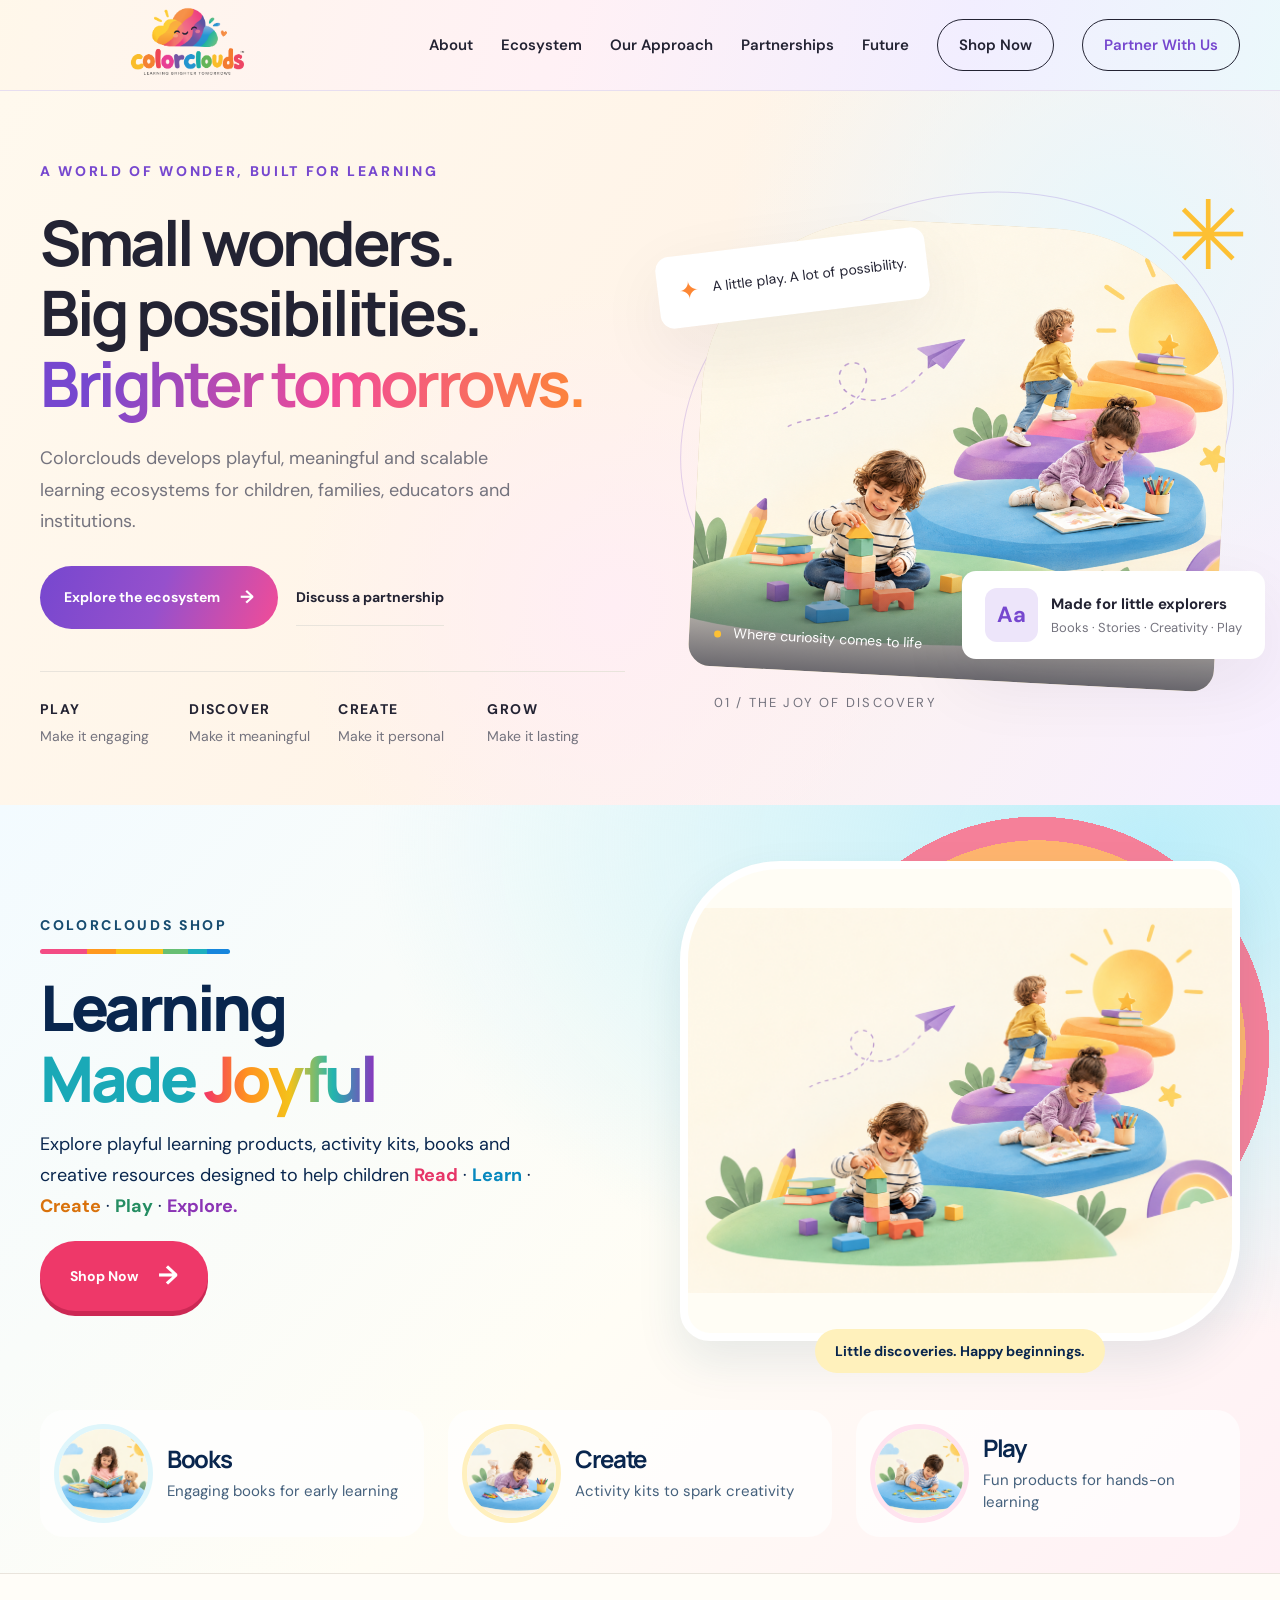
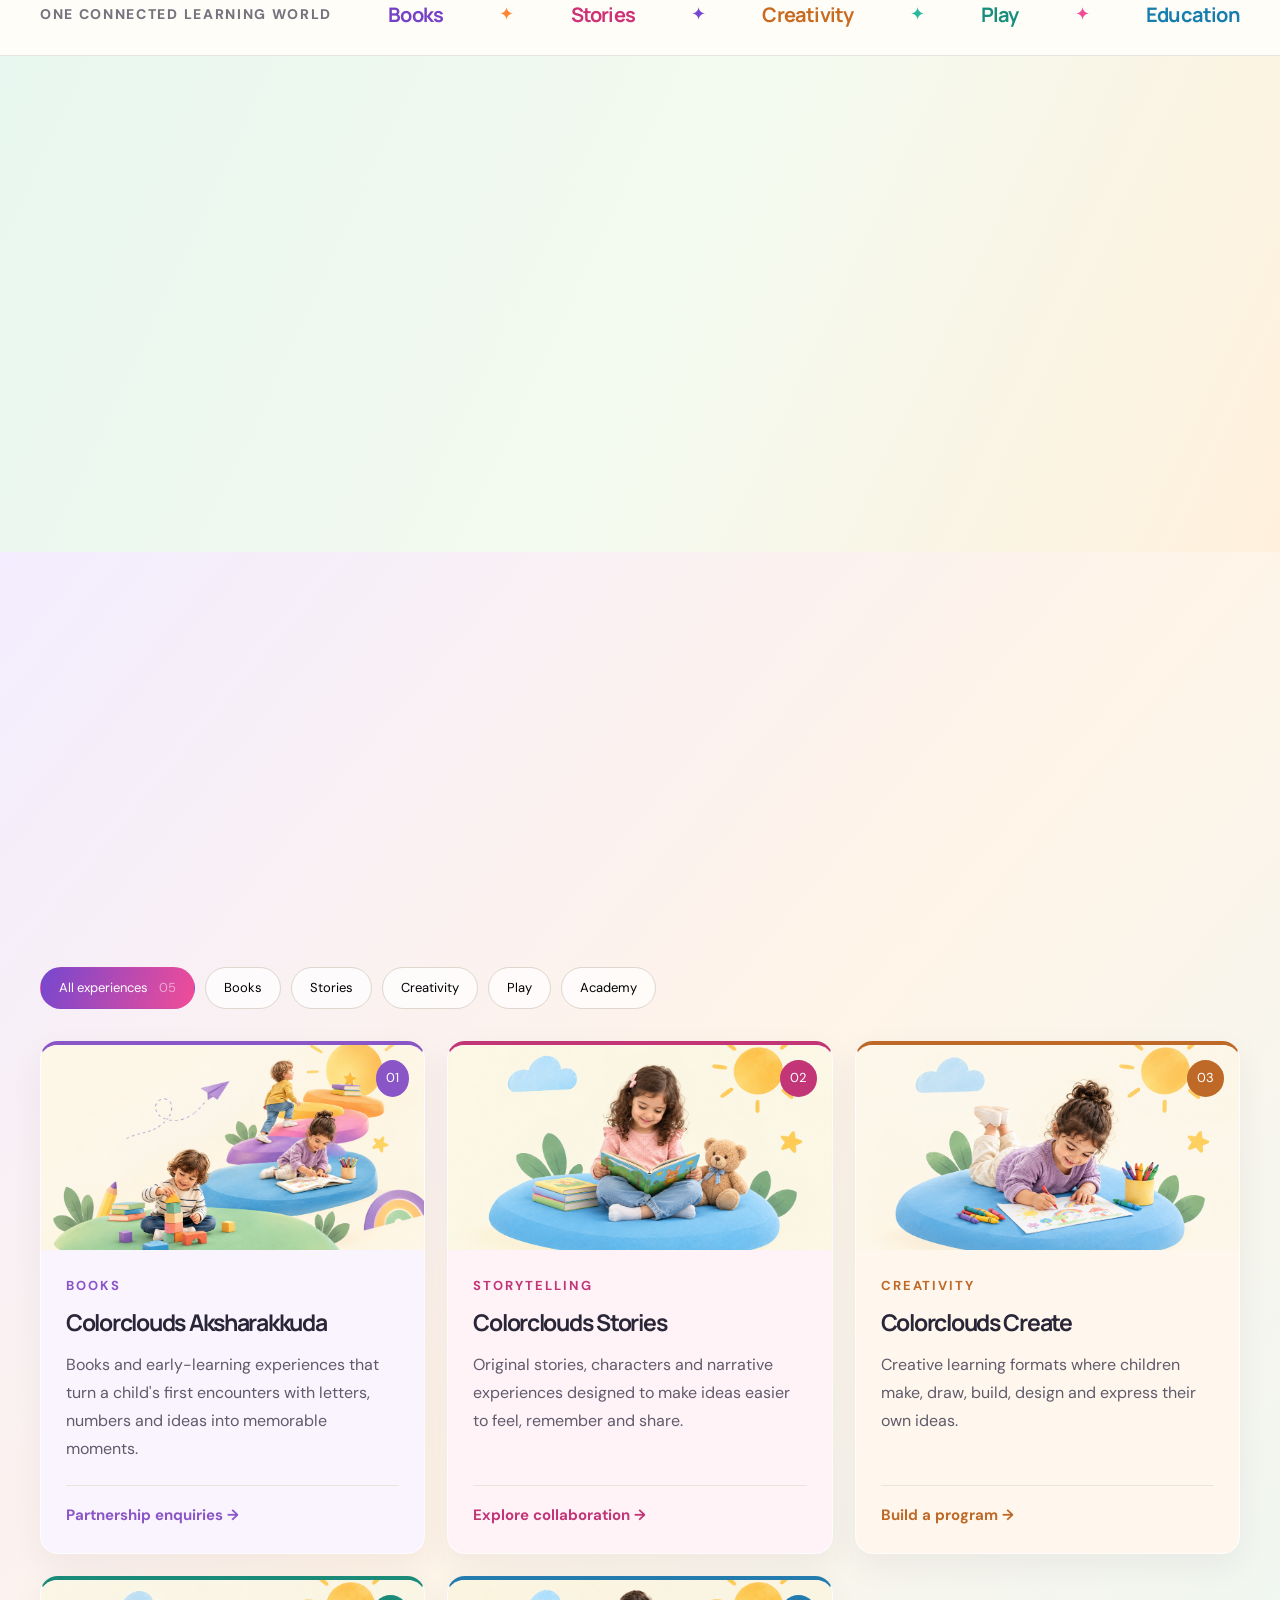
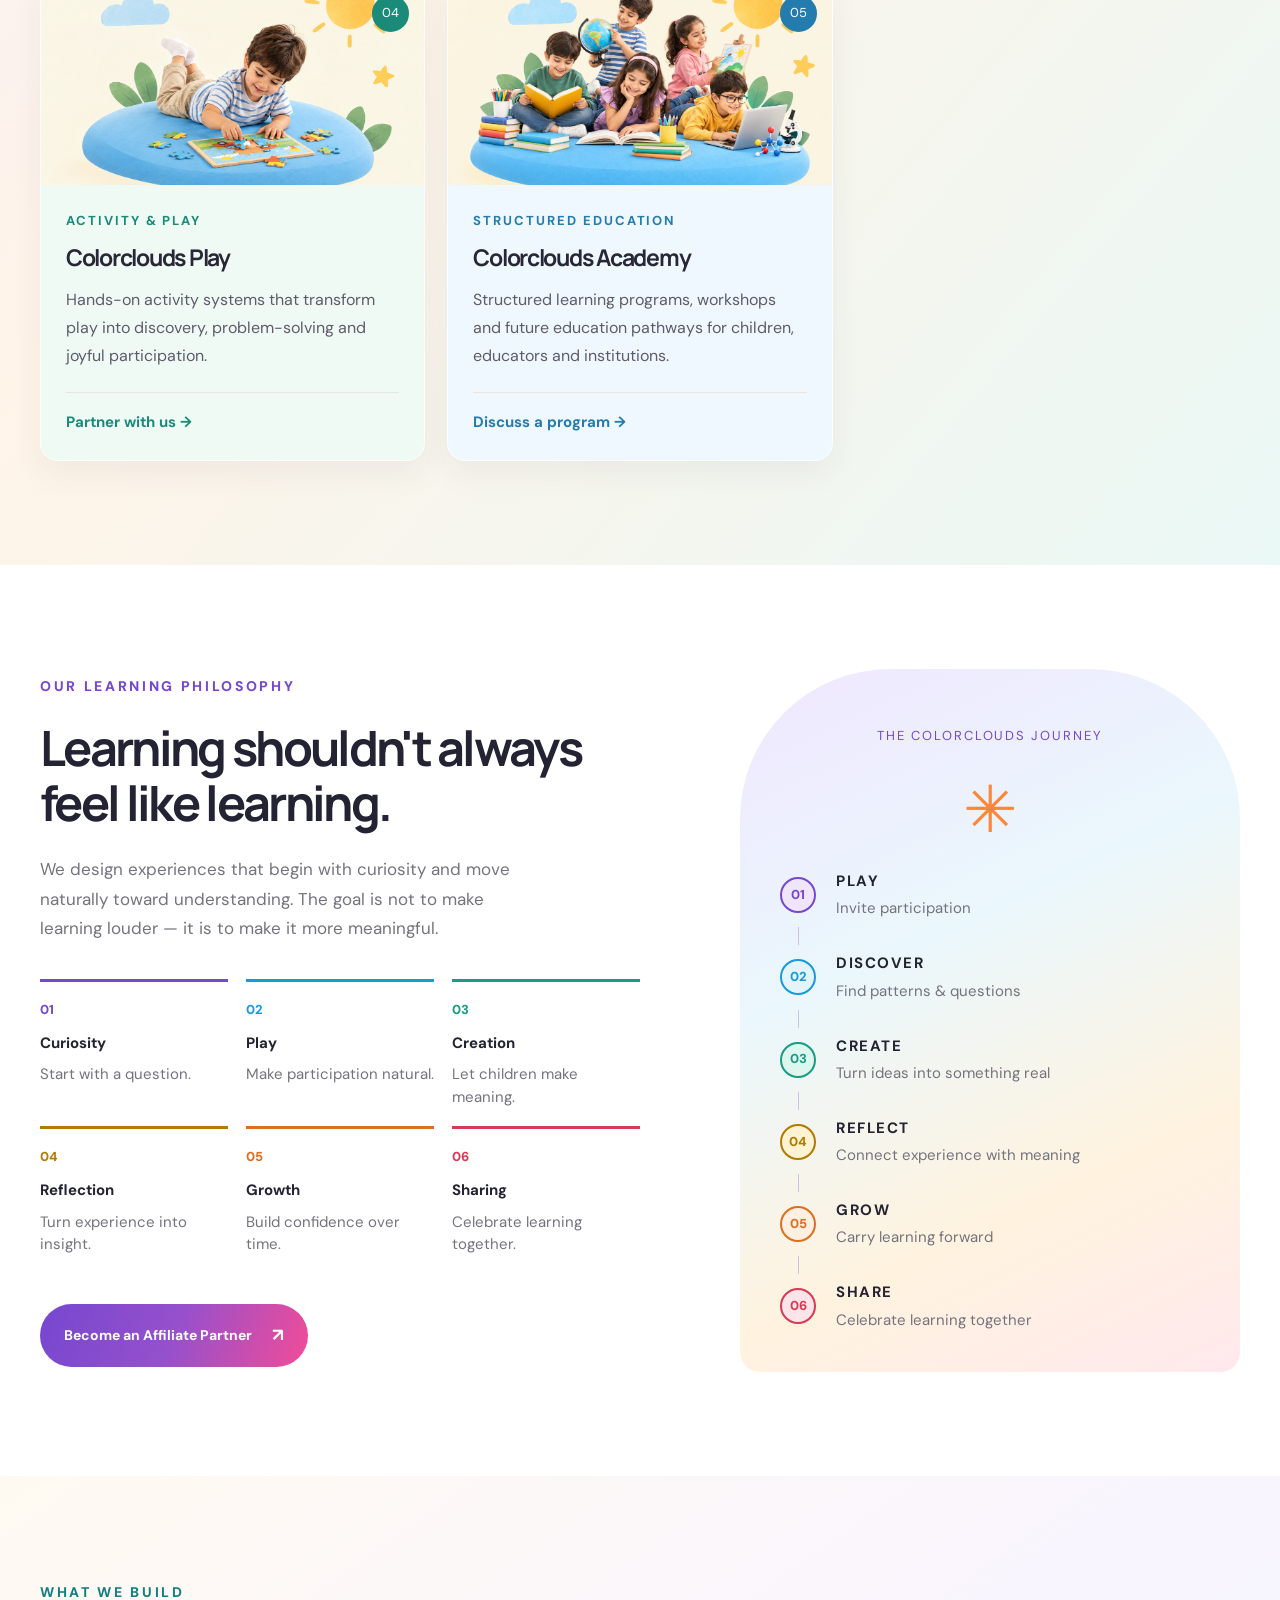
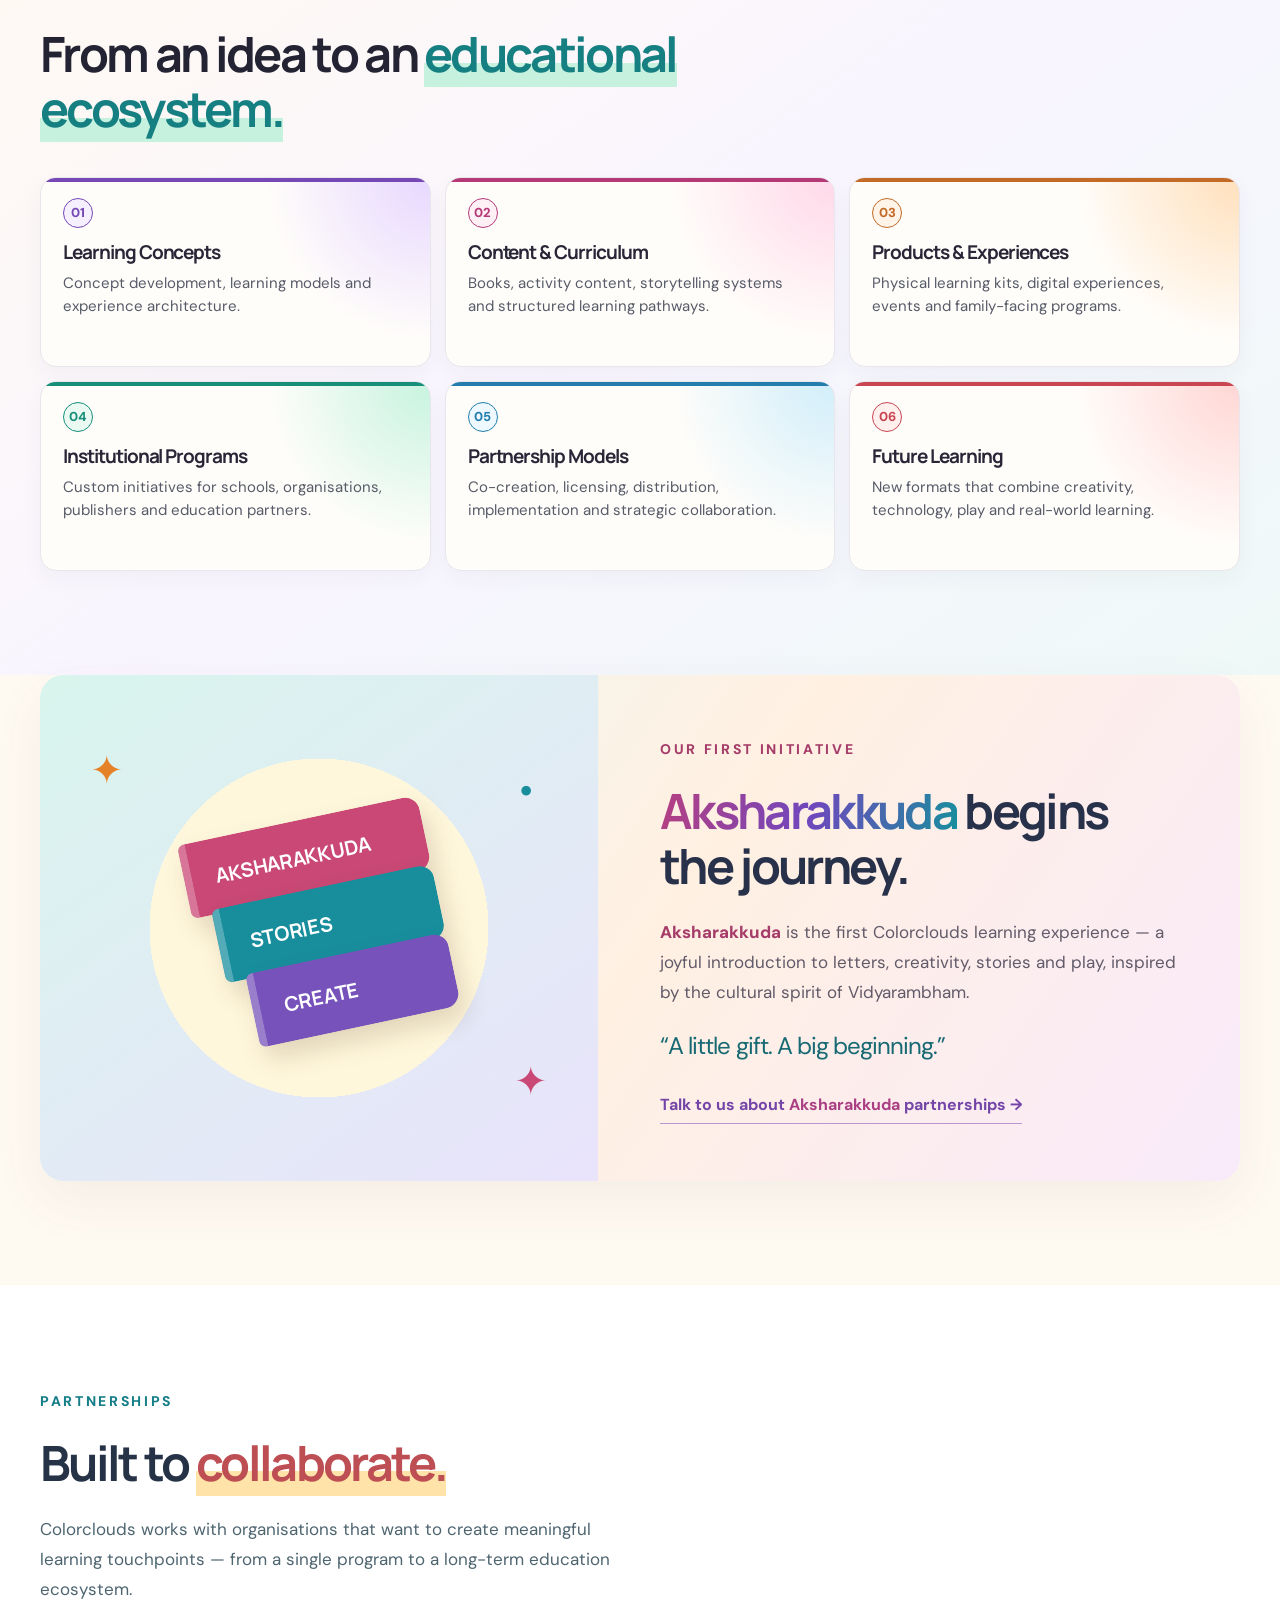
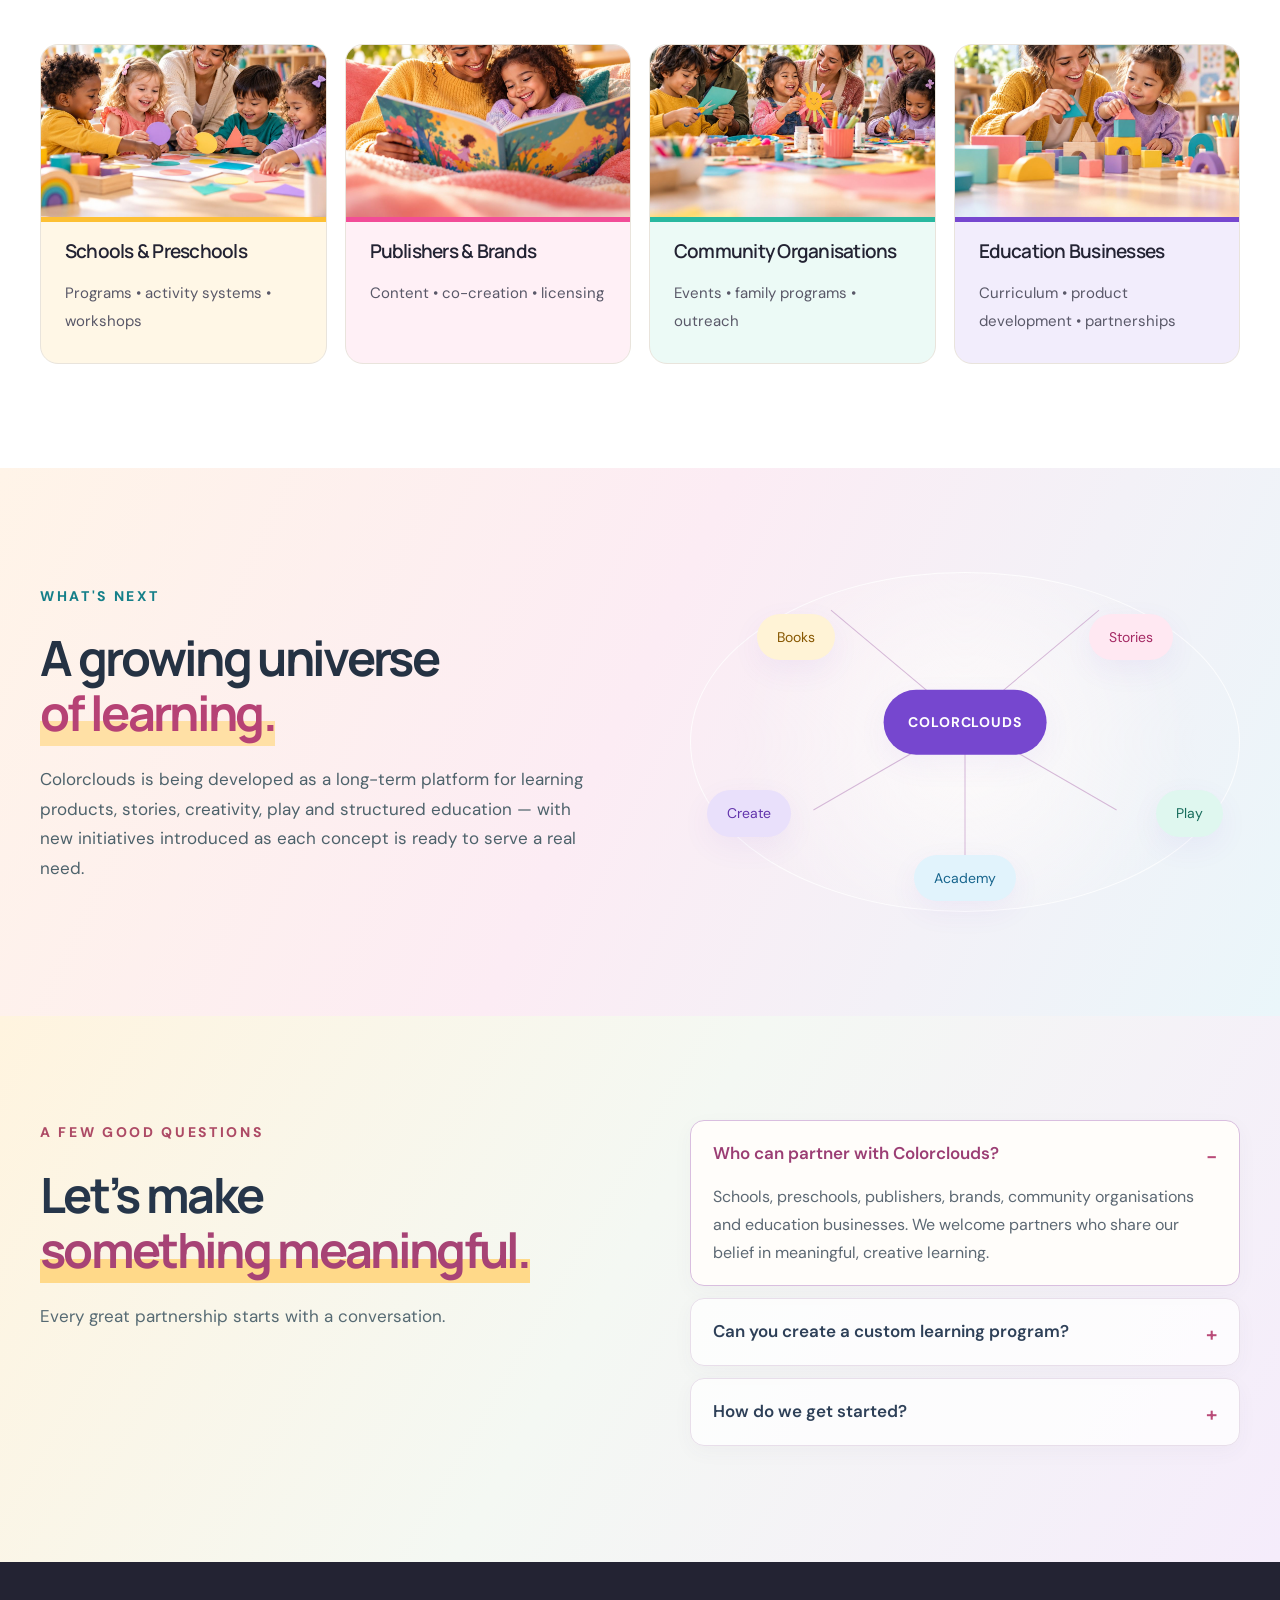
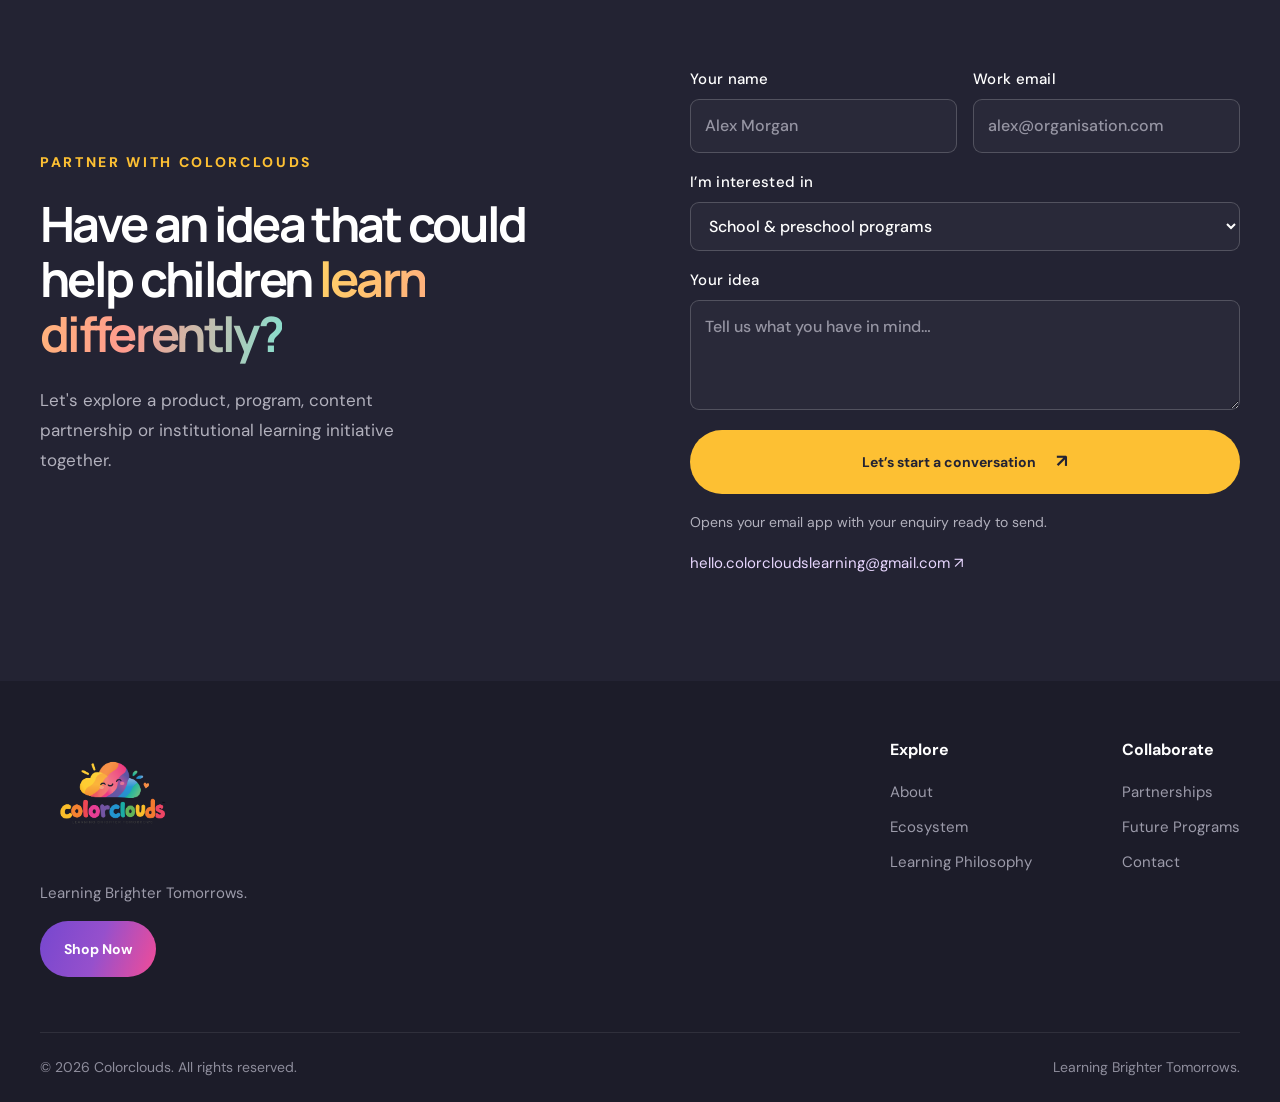
==== index.html @ a920f90e "Update stylesheet link to include versioning for cache management" ====
<!DOCTYPE html>
<html lang="en">
<head>
  <meta charset="UTF-8" />
  <meta name="viewport" content="width=device-width, initial-scale=1.0" />
  <meta name="description" content="Colorclouds is a learning experience company building books, stories, creativity programs, play-based learning and structured education solutions for children, families and institutions." />
  <title>Colorclouds — Learning Brighter Tomorrows</title>
  <link rel="preconnect" href="https://fonts.googleapis.com">
  <link rel="preconnect" href="https://fonts.gstatic.com" crossorigin>
  <link href="https://fonts.googleapis.com/css2?family=Manrope:wght@400;500;600;700;800&family=DM+Sans:wght@400;500;600;700&display=swap" rel="stylesheet">
  <link rel="stylesheet" href="styles.css?v=20261005-1" />
</head>
<body><a class="skip-link" href="#main">Skip to content</a><div class="scroll-progress" aria-hidden="true"></div>
  <header class="site-header" id="top">
    <div class="container nav-wrap">
      <a class="brand" href="#top" aria-label="Colorclouds home">
        <img src="assets/colorclouds-logo.png" alt="Colorclouds — Learning Brighter Tomorrows" />
      </a>
      <button class="nav-toggle" aria-label="Open navigation" aria-controls="main-nav" aria-expanded="false"><span></span><span></span></button>
      <nav id="main-nav" class="nav" aria-label="Main navigation">
        <a href="#about">About</a>
        <a href="#ecosystem">Ecosystem</a>
        <a href="#approach">Our Approach</a>
        <a href="#partnerships">Partnerships</a>
        <a href="#future">Future</a>
        <a class="nav-cta" href="https://shop.colorclouds.in">Shop Now</a>
        <a class="nav-cta" href="#contact">Partner With Us</a>
      </nav>
    </div>
  </header>

  <main id="main">
    <section class="hero">
      <div class="hero-cloud cloud-one"></div>
      <div class="hero-cloud cloud-two"></div>
      <div class="container hero-grid">
        <div class="hero-copy">
          <span class="eyebrow">A WORLD OF WONDER, BUILT FOR LEARNING</span>
          <h1>Small wonders.<br>Big possibilities.<br><span>Brighter tomorrows.</span></h1>
          <p class="hero-lead">Colorclouds develops playful, meaningful and scalable learning ecosystems for children, families, educators and institutions.</p>
          <div class="hero-actions">
            <a class="btn btn-primary" href="#ecosystem">Explore the ecosystem <span>→</span></a>
            <a class="btn btn-ghost" href="#contact">Discuss a partnership</a>
          </div>
          <div class="hero-proof">
            <div><strong>PLAY</strong><span>Make it engaging</span></div>
            <div><strong>DISCOVER</strong><span>Make it meaningful</span></div>
            <div><strong>CREATE</strong><span>Make it personal</span></div>
            <div><strong>GROW</strong><span>Make it lasting</span></div>
          </div>
        </div>
        <div class="hero-art">
          <div class="hero-orbit" aria-hidden="true"></div>
          <div class="hero-photo"><img src="assets/learning-1.jpg" alt="Books, coloured pencils and alphabet blocks ready for discovery" fetchpriority="high"><div class="photo-caption"><span class="live-dot"></span> Where curiosity comes to life</div></div>
          <div class="floating-label label-top"><span>&#10022;</span> A little play. A lot of possibility.</div>
          <div class="floating-label label-bottom"><span class="label-icon">Aa</span><div><b>Made for little explorers</b><small>Books &middot; Stories &middot; Creativity &middot; Play</small></div></div>
          <div class="hero-flower" aria-hidden="true">&#10035;</div><span class="art-index">01 / THE JOY OF DISCOVERY</span>
        </div>
      </div>
    </section>

    <section class="shop-feature" aria-labelledby="shop-heading">
      <div class="container shop-feature-grid">
        <div class="shop-feature-copy">
          <span class="eyebrow">COLORCLOUDS SHOP</span>
          <div class="shop-rainbow-line" aria-hidden="true"></div>
          <h2 id="shop-heading">Learning<br><span class="shop-made">Made</span> <span class="shop-joyful">Joyful</span></h2>
          <p>Explore playful learning products, activity kits, books and creative resources designed to help children <strong class="shop-read">Read</strong> &middot; <strong class="shop-learn">Learn</strong> &middot; <strong class="shop-create">Create</strong> &middot; <strong class="shop-play">Play</strong> &middot; <strong class="shop-explore">Explore.</strong></p>
          <a class="btn shop-button" href="https://shop.colorclouds.in/">Shop Now <span aria-hidden="true">&#8594;</span></a>
        </div>
        <div class="shop-feature-art">
          <div class="shop-rainbow" aria-hidden="true"></div>
          <img src="assets/learning-2.jpg" alt="Colourful books and alphabet blocks for playful early learning" loading="lazy">
          <span class="shop-art-note">Little discoveries. Happy beginnings.</span>
        </div>
      </div>
      <div class="container shop-categories">
        <a class="shop-category" href="https://shop.colorclouds.in/">
          <img src="assets/learning-3.jpg" alt="" loading="lazy">
          <div><h3>Books</h3><p>Engaging books for early learning</p></div>
        </a>
        <a class="shop-category" href="https://shop.colorclouds.in/">
          <img src="assets/learning-4.jpg" alt="" loading="lazy">
          <div><h3>Create</h3><p>Activity kits to spark creativity</p></div>
        </a>
        <a class="shop-category" href="https://shop.colorclouds.in/">
          <img src="assets/learning-5.jpg" alt="" loading="lazy">
          <div><h3>Play</h3><p>Fun products for hands-on learning</p></div>
        </a>
      </div>
    </section>

    <div class="brand-strip"><div class="container"><span>ONE CONNECTED LEARNING WORLD</span><b>Books</b><i>&#10022;</i><b>Stories</b><i>&#10022;</i><b>Creativity</b><i>&#10022;</i><b>Play</b><i>&#10022;</i><b>Education</b></div></div>
    <section class="section intro" id="about">
      <div class="container two-col">
        <div>
          <span class="eyebrow">ABOUT COLORCLOUDS</span>
          <h2>A learning brand built<br>for a <span class="intro-highlight">changing world.</span></h2>
        </div>
        <div class="intro-copy">
          <p>Colorclouds is the mother brand behind a growing ecosystem of learning products, experiences, content and education programs.</p>
          <p>We believe learning becomes stronger when children are invited to <strong>play, discover, create, reflect and grow</strong> — rather than simply consume information.</p>
          <p>Our work is designed to connect creative learning with real-world opportunities for publishers, schools, organisations, community partners and education-focused businesses.</p>
        </div>
      </div>
    </section>

    <section class="section ecosystem" id="ecosystem">
      <div class="container">
        <div class="section-heading">
          <span class="eyebrow">THE COLORCLOUDS ECOSYSTEM</span>
          <h2>One learning philosophy. <span class="ecosystem-highlight">Multiple ways to experience it.</span></h2>
          <p>Each initiative has a clear customer-facing role while Colorclouds remains the common learning and innovation platform behind the ecosystem.</p>
        </div>

        <div class="ecosystem-filters" role="group" aria-label="Filter learning experiences"><button class="active" data-filter="all" aria-pressed="true">All experiences <span>05</span></button><button data-filter="books" aria-pressed="false">Books</button><button data-filter="stories" aria-pressed="false">Stories</button><button data-filter="create" aria-pressed="false">Creativity</button><button data-filter="play" aria-pressed="false">Play</button><button data-filter="academy" aria-pressed="false">Academy</button></div><div class="ecosystem-grid">
          <article class="eco-card akshara" data-category="books"><div class="eco-photo"><img src="assets/learning-2.jpg" alt="Books and alphabet blocks for early learning" loading="lazy"></div>
            <div class="eco-number">01</div>
            <div class="eco-icon">Aa</div>
            <span class="eco-tag">BOOKS</span>
            <h3>Colorclouds Aksharakkuda</h3>
            <p>Books and early-learning experiences that turn a child's first encounters with letters, numbers and ideas into memorable moments.</p>
            <a href="#contact">Partnership enquiries →</a>
          </article>
          <article class="eco-card stories" data-category="stories"><div class="eco-photo"><img src="assets/learning-3.jpg" alt="A library filled with books" loading="lazy"></div>
            <div class="eco-number">02</div>
            <div class="eco-icon">✦</div>
            <span class="eco-tag">STORYTELLING</span>
            <h3>Colorclouds Stories</h3>
            <p>Original stories, characters and narrative experiences designed to make ideas easier to feel, remember and share.</p>
            <a href="#contact">Explore collaboration →</a>
          </article>
          <article class="eco-card create" data-category="create"><div class="eco-photo"><img src="assets/learning-4.jpg" alt="Colourful art materials" loading="lazy"></div>
            <div class="eco-number">03</div>
            <div class="eco-icon">✎</div>
            <span class="eco-tag">CREATIVITY</span>
            <h3>Colorclouds Create</h3>
            <p>Creative learning formats where children make, draw, build, design and express their own ideas.</p>
            <a href="#contact">Build a program →</a>
          </article>
          <article class="eco-card play" data-category="play"><div class="eco-photo"><img src="assets/learning-5.jpg" alt="Colourful hands-on play materials" loading="lazy"></div>
            <div class="eco-number">04</div>
            <div class="eco-icon">✚</div>
            <span class="eco-tag">ACTIVITY & PLAY</span>
            <h3>Colorclouds Play</h3>
            <p>Hands-on activity systems that transform play into discovery, problem-solving and joyful participation.</p>
            <a href="#contact">Partner with us →</a>
          </article>
          <article class="eco-card academy" data-category="academy"><div class="eco-photo"><img src="assets/learning-6.jpg" alt="A collaborative classroom" loading="lazy"></div>
            <div class="eco-number">05</div>
            <div class="eco-icon">◎</div>
            <span class="eco-tag">STRUCTURED EDUCATION</span>
            <h3>Colorclouds Academy</h3>
            <p>Structured learning programs, workshops and future education pathways for children, educators and institutions.</p>
            <a href="#contact">Discuss a program →</a>
          </article>
        </div>
      </div>
    </section>

    <section class="section philosophy" id="approach">
      <div class="container philosophy-grid">
        <div class="philosophy-copy">
          <span class="eyebrow">OUR LEARNING PHILOSOPHY</span>
          <h2>Learning shouldn't always feel like learning.</h2>
          <p>We design experiences that begin with curiosity and move naturally toward understanding. The goal is not to make learning louder — it is to make it more meaningful.</p>
          <div class="principles">
            <div><span>01</span><b>Curiosity</b><small>Start with a question.</small></div>
            <div><span>02</span><b>Play</b><small>Make participation natural.</small></div>
            <div><span>03</span><b>Creation</b><small>Let children make meaning.</small></div>
            <div><span>04</span><b>Reflection</b><small>Turn experience into insight.</small></div>
            <div><span>05</span><b>Growth</b><small>Build confidence over time.</small></div>
            <div><span>06</span><b>Sharing</b><small>Celebrate learning together.</small></div>
          </div>
          <a class="btn btn-primary affiliate-cta" href="https://shop.colorclouds.in/affiliate-program/">Become an Affiliate Partner <span aria-hidden="true">&#8599;</span></a>
        </div>
        <div class="journey-panel">
          <div class="journey-title">THE COLORCLOUDS JOURNEY</div><div class="journey-symbol" aria-hidden="true">&#10035;</div>
          <div class="journey-step"><span>01</span><div><b>PLAY</b><small>Invite participation</small></div></div>
          <div class="journey-line"></div>
          <div class="journey-step"><span>02</span><div><b>DISCOVER</b><small>Find patterns & questions</small></div></div>
          <div class="journey-line"></div>
          <div class="journey-step"><span>03</span><div><b>CREATE</b><small>Turn ideas into something real</small></div></div>
          <div class="journey-line"></div>
          <div class="journey-step"><span>04</span><div><b>REFLECT</b><small>Connect experience with meaning</small></div></div>
          <div class="journey-line"></div>
          <div class="journey-step"><span>05</span><div><b>GROW</b><small>Carry learning forward</small></div></div>
          <div class="journey-line"></div>
          <div class="journey-step final"><span>06</span><div><b>SHARE</b><small>Celebrate learning together</small></div></div>
        </div>
      </div>
    </section>

    <section class="section capabilities">
      <div class="container">
        <div class="section-heading compact">
          <span class="eyebrow">WHAT WE BUILD</span>
          <h2>From an idea to an <span class="capabilities-highlight">educational ecosystem.</span></h2>
        </div>
        <div class="cap-grid">
          <div class="cap"><span>01</span><h3>Learning Concepts</h3><p>Concept development, learning models and experience architecture.</p></div>
          <div class="cap"><span>02</span><h3>Content & Curriculum</h3><p>Books, activity content, storytelling systems and structured learning pathways.</p></div>
          <div class="cap"><span>03</span><h3>Products & Experiences</h3><p>Physical learning kits, digital experiences, events and family-facing programs.</p></div>
          <div class="cap"><span>04</span><h3>Institutional Programs</h3><p>Custom initiatives for schools, organisations, publishers and education partners.</p></div>
          <div class="cap"><span>05</span><h3>Partnership Models</h3><p>Co-creation, licensing, distribution, implementation and strategic collaboration.</p></div>
          <div class="cap"><span>06</span><h3>Future Learning</h3><p>New formats that combine creativity, technology, play and real-world learning.</p></div>
        </div>
      </div>
    </section>

    <section class="section flagship">
      <div class="container flagship-box">
        <div class="flagship-art">
          <div class="book-stack"><div class="book book-a">AKSHARAKKUDA</div><div class="book book-b">STORIES</div><div class="book book-c">CREATE</div></div>
          <div class="spark s1">✦</div><div class="spark s2">✦</div><div class="spark s3">•</div>
        </div>
        <div class="flagship-copy">
          <span class="eyebrow">OUR FIRST INITIATIVE</span>
          <h2><span class="aksharakkuda-name">Aksharakkuda</span> begins the journey.</h2>
          <p><strong class="aksharakkuda-name">Aksharakkuda</strong> is the first Colorclouds learning experience — a joyful introduction to letters, creativity, stories and play, inspired by the cultural spirit of Vidyarambham.</p>
          <p class="quote">“A little gift. A big beginning.”</p>
          <a class="text-link" href="#contact">Talk to us about <span class="aksharakkuda-name">Aksharakkuda</span> partnerships →</a>
        </div>
      </div>
    </section>

    <section class="section partnerships" id="partnerships">
      <div class="container">
        <div class="section-heading">
          <span class="eyebrow">PARTNERSHIPS</span>
          <h2>Built to <span class="partnerships-highlight">collaborate.</span></h2>
          <p>Colorclouds works with organisations that want to create meaningful learning touchpoints — from a single program to a long-term education ecosystem.</p>
        </div>
        <div class="partner-grid">
          <div class="partner-card"><b>Schools & Preschools</b><span>Programs • activity systems • workshops</span></div>
          <div class="partner-card"><b>Publishers & Brands</b><span>Content • co-creation • licensing</span></div>
          <div class="partner-card"><b>Community Organisations</b><span>Events • family programs • outreach</span></div>
          <div class="partner-card"><b>Education Businesses</b><span>Curriculum • product development • partnerships</span></div>
        </div>
      </div>
    </section>

    <section class="section future" id="future">
      <div class="container future-grid">
        <div>
          <span class="eyebrow">WHAT'S NEXT</span>
          <h2>A growing universe <span class="keep-together future-highlight">of learning.</span></h2>
          <p>Colorclouds is being developed as a long-term platform for learning products, stories, creativity, play and structured education — with new initiatives introduced as each concept is ready to serve a real need.</p>
        </div>
        <div class="future-map">
          <span class="node main">COLORCLOUDS</span>
          <span class="node n1">Books</span><span class="node n2">Stories</span><span class="node n3">Create</span>
          <span class="node n4">Play</span><span class="node n5">Academy</span>
          <div class="connector c1"></div><div class="connector c2"></div><div class="connector c3"></div><div class="connector c4"></div><div class="connector c5"></div>
        </div>
      </div>
    </section>

    <section class="section faq"><div class="faq-toys faq-toys-left" aria-hidden="true"><span class="toy-block">A</span><span class="toy-block">B</span><span class="toy-star">&#10022;</span></div><div class="faq-toys faq-toys-right" aria-hidden="true"><span class="toy-ball"></span><span class="toy-ring"></span><span class="toy-star">&#10022;</span></div><div class="container faq-grid"><div><span class="eyebrow">A FEW GOOD QUESTIONS</span><h2>Let&#8217;s make<br><span class="faq-highlight">something meaningful.</span></h2><p>Every great partnership starts with a conversation.</p></div><div class="faq-list"><details open><summary>Who can partner with Colorclouds?</summary><p>Schools, preschools, publishers, brands, community organisations and education businesses. We welcome partners who share our belief in meaningful, creative learning.</p></details><details><summary>Can you create a custom learning program?</summary><p>Yes. We can explore custom content, activity systems, workshops and institutional programs around your audience and learning goals.</p></details><details><summary>How do we get started?</summary><p>Tell us about your organisation, the learners you serve and your idea using the enquiry form below. It opens an email draft so you can send your enquiry directly to our team.</p></details></div></div></section>
    <section class="section contact" id="contact">
      <div class="container contact-box">
        <div>
          <span class="eyebrow">PARTNER WITH COLORCLOUDS</span>
          <h2>Have an idea that could help children <span class="contact-highlight">learn differently?</span></h2>
          <p>Let's explore a product, program, content partnership or institutional learning initiative together.</p>
        </div>
        <form class="contact-form" id="partnership-form"><label for="name">Your name<input id="name" name="name" autocomplete="name" placeholder="Alex Morgan" required maxlength="100"></label><label for="email">Work email<input id="email" name="email" type="email" autocomplete="email" placeholder="alex@organisation.com" required></label><label for="interest">I&#8217;m interested in<select id="interest" name="interest"><option>School & preschool programs</option><option>Books & publishing</option><option>Creative workshops</option><option>Content & licensing</option><option>Something new</option></select></label><label for="message">Your idea<textarea id="message" name="message" placeholder="Tell us what you have in mind&#8230;" rows="3" required maxlength="3000"></textarea></label><button class="btn btn-primary" type="submit">Let&#8217;s start a conversation <span>&#8599;</span></button><p class="form-note" id="form-status" role="status">Opens your email app with your enquiry ready to send.</p><a class="contact-email" href="mailto:hello.colorcloudslearning@gmail.com">hello.colorcloudslearning@gmail.com &#8599;</a></form>
      </div>
    </section>
  </main>

  <footer>
    <div class="container footer-top">
      <div class="footer-brand">
        <a class="brand" href="#top" aria-label="Colorclouds home">
          <img src="assets/colorclouds-logo.png" alt="Colorclouds — Learning Brighter Tomorrows" />
        </a>
        <p>Learning Brighter Tomorrows.</p>
        <a class="btn btn-primary" href="https://shop.colorclouds.in">Shop Now</a>
      </div>
      <div class="footer-links">
        <div><b>Explore</b><a href="#about">About</a><a href="#ecosystem">Ecosystem</a><a href="#approach">Learning Philosophy</a></div>
        <div><b>Collaborate</b><a href="#partnerships">Partnerships</a><a href="#future">Future Programs</a><a href="#contact">Contact</a></div>
      </div>
    </div>
    <div class="container footer-bottom">
      <span>© <span id="year"></span> Colorclouds. All rights reserved.</span>
      <span>Learning Brighter Tomorrows.</span>
    </div>
  </footer>

  <a class="back-top" href="#top" aria-label="Back to top">&#8593;</a><script src="script.js"></script>
</body>
</html>
---- styles.css ----
﻿:root {
  --ink:#232333;
  --muted:#74737e;
  --paper:#fffaf1;
  --white:#fff;
  --yellow:#fdc033;
  --orange:#fd8734;
  --pink:#f24c97;
  --purple:#7647cf;
  --blue:#1a9ada;
  --teal:#29b89f;
  --green:#63b45a;
  --line:#e9e4dc;
  --shadow:0 24px 70px #23233312
}

* {
  box-sizing:border-box
}

html {
  scroll-behavior:smooth;
  scroll-padding-top:105px
}

body {
  margin:0;
  background:var(--paper);
  color:var(--ink);
  font:15px/1.75 'DM Sans',sans-serif
}

button,input,select,textarea {
  font:inherit
}

button,a,input,select,textarea {
  -webkit-tap-highlight-color:transparent
}

a {
  color:inherit;
  text-decoration:none
}

button {
  cursor:pointer
}

img {
  display:block;
  max-width:100%
}

::selection {
  background:#e1d1ff
}

h1,h2,h3,p {
  margin-top:0
}

h1,h2,h3 {
  font-family:Manrope,sans-serif;
  line-height:1.13;
  font-weight:700;
  letter-spacing:-.055em
}

h1 {
  font-size:clamp(44px,4.9vw,72px);
  margin-bottom:24px
}

h2 {
  font-size:clamp(34px,3.8vw,52px);
  margin-bottom:24px
}

.keep-together {
  white-space:nowrap
}

h3 {
  font-size:25px
}

.container {
  width:min(1200px,calc(100% - 80px));
  margin:auto
}

.section {
  padding:104px 0
}

.eyebrow {
  display:block;
  color:var(--purple);
  font-size:10px;
  font-weight:800;
  letter-spacing:.19em;
  margin-bottom:23px
}

.site-header {
  position:sticky;
  top:0;
  z-index:30;
  background:linear-gradient(105deg,#fff7e9f2 0%,#fff0f5f2 45%,#f1edfff2 75%,#eaf8fbf2 100%);
  backdrop-filter:blur(20px);
  border-bottom:1px solid #e7def0;
  transition:box-shadow .3s
}

.site-header.scrolled {
  box-shadow:0 4px 24px #2323330a
}

.nav-wrap {
  height:90px;
  display:flex;
  justify-content:space-between;
  align-items:center;
  gap:25px
}

.brand img {
  width:300px;
  max-height:130px;
  object-fit:contain
}

.nav {
  display:flex;
  align-items:center;
  gap:28px;
  font-size:12px;
  font-weight:600
}

.nav a {
  transition:color .2s
}

.nav a:hover,.nav a.active {
  color:var(--purple)
}

.nav .nav-cta {
  padding:12px 21px;
  border:1px solid var(--ink);
  border-radius:50px
}

.nav-cta:hover {
  background:var(--ink);
  color:white!important
}

.nav-toggle {
  display:none
}

.hero {
  padding:68px 0 55px;
  overflow:hidden;
  position:relative;
  background:radial-gradient(circle at 88% 22%,#e8f7fb 0%,transparent 32%),radial-gradient(circle at 48% 72%,#ffeef4 0%,transparent 38%),linear-gradient(120deg,#fff9ee 0%,#fff4e8 48%,#f7efff 100%)
}

.hero-grid {
  display:grid;
  grid-template-columns:1.06fr 1fr;
  gap:64px;
  align-items:center
}

.hero h1 span {
  color:var(--purple);
  background:linear-gradient(100deg,var(--purple) 10%,var(--pink) 55%,var(--orange) 100%);
  -webkit-background-clip:text;
  background-clip:text;
  -webkit-text-fill-color:transparent
}

.hero-lead {
  font-size:16px;
  color:var(--muted);
  max-width:470px;
  margin-bottom:28px
}

.hero-actions {
  display:flex;
  flex-wrap:wrap;
  align-items:center;
  gap:18px
}

.btn {
  display:inline-flex;
  align-items:center;
  justify-content:center;
  gap:20px;
  border:0;
  border-radius:50px;
  padding:16px 24px;
  font-size:12px;
  font-weight:700;
  transition:transform .25s,box-shadow .25s,background .25s
}

.btn:hover {
  transform:translateY(-3px);
  box-shadow:0 10px 25px #2323331a
}

.btn-primary {
  background:linear-gradient(110deg,var(--purple),#9650cc,var(--pink));
  color:white
}

.btn-primary span {
  font-size:18px
}

.affiliate-cta {
  margin-top:48px;
  max-width:100%;
  text-align:center
}

.btn-ghost {
  padding-left:0;
  padding-right:0;
  border-radius:0;
  border-bottom:1px solid var(--line)
}

.hero-proof {
  display:grid;
  grid-template-columns:repeat(4,1fr);
  gap:12px;
  margin-top:42px;
  padding-top:25px;
  border-top:1px solid var(--line)
}

.hero-proof strong {
  font-size:10px;
  letter-spacing:.1em;
  display:block
}

.hero-proof span {
  font-size:10px;
  color:var(--muted)
}

.hero-art {
  height:520px;
  position:relative
}

.hero-photo {
  position:absolute;
  inset:30px 15px 35px 10px;
  border-radius:180px 180px 22px 22px;
  overflow:hidden;
  background:#e3d4b7;
  transform:rotate(3deg)
}

.hero-photo img {
  width:100%;
  height:100%;
  object-fit:cover;
  object-position:48% center;
  transition:transform 1s
}

.hero-art:hover .hero-photo img {
  transform:scale(1.04)
}

.photo-caption {
  position:absolute;
  bottom:0;
  left:0;
  right:0;
  background:linear-gradient(transparent,#232333aa);
  padding:65px 25px 22px;
  color:white;
  font-size:11px
}

.live-dot {
  display:inline-block;
  width:7px;
  height:7px;
  background:var(--yellow);
  border-radius:50%;
  margin-right:8px
}

.hero-orbit {
  position:absolute;
  inset:5px 0 65px -15px;
  border:1px solid #7647cf35;
  border-radius:50%;
  transform:rotate(-20deg)
}

.floating-label {
  position:absolute;
  z-index:2;
  background:white;
  box-shadow:var(--shadow);
  border:1px solid #ffffffb3;
  border-radius:14px;
  animation:float 6s ease-in-out infinite
}

.label-top {
  top:48px;
  left:-32px;
  padding:14px 20px;
  font-size:11px;
  transform:rotate(-7deg)
}

.label-top>span {
  font-size:24px;
  color:var(--orange);
  margin-right:10px;
  vertical-align:middle
}

.label-bottom {
  bottom:55px;
  right:-25px;
  display:flex;
  align-items:center;
  gap:13px;
  padding:16px 22px;
  animation-delay:-3s
}

.label-icon {
  background:#ede5fa;
  color:var(--purple);
  border-radius:12px;
  padding:8px 12px;
  font-size:22px;
  font-weight:700
}

.label-bottom b,.label-bottom small {
  display:block
}

.label-bottom b {
  font-size:12px
}

.label-bottom small {
  font-size:10px;
  color:var(--muted)
}

.hero-flower {
  position:absolute;
  right:-8px;
  top:-5px;
  font-size:96px;
  line-height:1;
  color:var(--yellow);
  animation:rotate 40s linear infinite
}

.art-index {
  position:absolute;
  bottom:0;
  left:25px;
  font-size:9px;
  letter-spacing:.17em;
  color:var(--muted)
}

.hero-cloud {
  display:none
}

.shop-feature {
  overflow:hidden;
  scroll-margin-top:105px;
  padding:clamp(24px,4vh,48px) 0;
  color:#09264e;
  background:radial-gradient(ellipse at 90% 5%,#bdeefa 0,transparent 48%),linear-gradient(135deg,#f3fbff,#fffdf5 55%,#fff0f5)
}

.shop-feature-grid {
  display:grid;
  grid-template-columns:1.05fr 1fr;
  align-items:center;
  gap:clamp(24px,4vw,60px)
}

.shop-feature .eyebrow {
  color:#174c70;
  margin-bottom:12px
}

.shop-rainbow-line {
  width:190px;
  height:5px;
  border-radius:10px;
  margin-bottom:28px;
  background:linear-gradient(90deg,#f34c84 25%,#ff981f 25% 40%,#f9c51b 40% 65%,#68bf73 65% 78%,#1eafbf 78% 88%,#1686dd 88%)
}

.shop-feature h2 {
  font-size:clamp(42px,5vw,70px);
  font-weight:800;
  line-height:1.12;
  margin-bottom:24px
}

.shop-made { color:#1aa9b7 }
.shop-joyful {
  background:linear-gradient(90deg,#f33566,#ff9220,#f4c21a,#22b5ae,#8d33bf);
  -webkit-background-clip:text;
  background-clip:text;
  color:transparent
}
.shop-read { color:#e63668 }
.shop-learn { color:#0788be }
.shop-create { color:#d9720c }
.shop-play { color:#248d62 }
.shop-explore { color:#8b35b5 }

.shop-feature-copy>p {
  font-size:18px;
  line-height:1.7;
  max-width:530px;
  margin-bottom:28px
}

.shop-button {
  background:#ee3869;
  color:white;
  border-radius:50px;
  padding:17px 36px;
  font-size:18px;
  box-shadow:0 5px 0 #cc2854
}
.shop-button:hover { background:#d92c5b }
.shop-button span { font-size:26px }

.shop-feature-art { position:relative; padding:34px 0 20px }
.shop-feature-art>img {
  position:relative;
  width:100%;
  aspect-ratio:1.12;
  object-fit:contain;
  background:#fffdf5;
  border:8px solid white;
  border-radius:100px 30px 100px 30px;
  box-shadow:0 20px 45px #164c701a;
  transform:rotate(2deg)
}
.shop-rainbow {
  position:absolute;
  width:85%;
  aspect-ratio:1;
  top:-30px;
  right:-35px;
  border-radius:50%;
  background:radial-gradient(circle,transparent 41%,#81cdb5 41% 48%,#f9d86c 48% 55%,#ffb56e 55% 62%,#f58099 62% 69%,transparent 69%)
}
.shop-art-note {
  position:relative;
  display:table;
  margin:-12px auto 0;
  padding:10px 20px;
  background:#fff1bc;
  border-radius:30px;
  font-size:14px;
  font-weight:700
}
.shop-categories {
  display:grid;
  grid-template-columns:repeat(3,1fr);
  gap:24px;
  margin-top:clamp(20px,3vh,40px)
}
.shop-category {
  display:flex;
  align-items:center;
  gap:18px;
  padding:18px;
  border-radius:24px;
  background:#ffffffb8;
  transition:transform .2s,box-shadow .2s
}
.shop-category:hover { transform:translateY(-4px); box-shadow:0 10px 25px #164c7012 }
.shop-category img {
  width:100px;
  height:100px;
  object-fit:cover;
  border-radius:50%;
  border:5px solid #dff6fb
}
.shop-category:nth-child(2) img { border-color:#fff0be }
.shop-category:nth-child(3) img { border-color:#ffe3ef }
.shop-category h3 { margin-bottom:8px; font-size:26px }
.shop-category p { margin:0; font-size:15px; line-height:1.5; color:#45617d }

/* Keep the whole promotion within a desktop viewport below the sticky header. */
@media(min-width:801px) {
  .shop-feature-grid>div { min-width:0 }
  .shop-feature-art { padding:20px 0 10px }
  .shop-feature-art>img {
    height:clamp(220px,calc(100svh - 340px),480px);
    aspect-ratio:auto;
    transform:none
  }
  .shop-feature h2 { font-size:clamp(36px,7vh,64px); margin-bottom:16px }
  .shop-feature-copy>p { font-size:clamp(15px,2.2vh,18px); margin-bottom:20px }
  .shop-rainbow-line { margin-bottom:18px }
  .shop-button { padding:12px 30px }
  .shop-category img { width:clamp(64px,11vh,100px); height:clamp(64px,11vh,100px); flex-shrink:0 }
  .shop-category { gap:14px; padding:14px }
  .shop-category h3 { font-size:24px }
}

@media(max-width:1050px) {
  .shop-feature-grid { gap:30px }
  .shop-category { flex-direction:column; align-items:flex-start }
}
@media(max-width:800px) {
  .shop-feature { padding:55px 0 36px }
  .shop-feature-grid { grid-template-columns:1fr }
  .shop-feature-art { max-width:420px; width:100%; margin:auto }
  .shop-feature-grid>div { min-width:0 }
  .shop-feature-art>img { transform:none }
  .shop-categories { gap:12px; margin-top:30px }
}
@media(max-width:480px) {
  .shop-categories { grid-template-columns:1fr }
  .shop-category { flex-direction:row; align-items:center }
  .shop-category img { width:76px; height:76px; flex-shrink:0 }
  .shop-category>div { min-width:0 }
  .shop-feature h2 { font-size:clamp(34px,10vw,46px) }
  .shop-art-note { font-size:12px; text-align:center; padding:10px 14px }
  .shop-feature-copy>p { font-size:16px }
  .shop-rainbow { right:-15px }
}

.brand-strip {
  border-block:1px solid var(--line);
  background:#fffdf8;
  padding:23px 0
}

.brand-strip .container {
  display:flex;
  align-items:center;
  justify-content:space-between;
  gap:20px
}

.brand-strip span {
  font-size:9px;
  letter-spacing:.12em;
  color:var(--muted)
}

.brand-strip b {
  font-family:Manrope;
  font-size:17px;
  letter-spacing:-.04em
}

.brand-strip i {
  font-style:normal;
  font-size:18px
}

.brand-strip b:nth-of-type(1) {
  color:#7541c7
}

.brand-strip b:nth-of-type(2) {
  color:#cf3177
}

.brand-strip b:nth-of-type(3) {
  color:#c86b20
}

.brand-strip b:nth-of-type(4) {
  color:#178d7b
}

.brand-strip b:nth-of-type(5) {
  color:#167daf
}

.brand-strip i:nth-of-type(1) {
  color:var(--orange)
}

.brand-strip i:nth-of-type(2) {
  color:var(--purple)
}

.brand-strip i:nth-of-type(3) {
  color:var(--teal)
}

.brand-strip i:nth-of-type(4) {
  color:var(--pink)
}

.two-col {
  display:grid;
  grid-template-columns:1fr 1fr;
  gap:110px
}

.intro {
  background:linear-gradient(115deg,#e8f7ef 0%,#f4faef 54%,#fff0dc 100%)
}

.intro .eyebrow {
  color:#a94435
}

.intro h2 {
  color:#173e45
}

.intro-highlight {
  color:#b24935;
  background:linear-gradient(transparent 62%,#ffd48d 62%);
  box-decoration-break:clone;
  -webkit-box-decoration-break:clone
}

.intro .intro-copy {
  color:#46676a
}

.intro .intro-copy strong {
  color:#146b68;
  background:#d8f3dc;
  border-radius:4px;
  padding:0 3px
}

.intro-copy {
  color:var(--muted);
  font-size:16px
}

.intro-copy strong {
  color:var(--ink);
  font-weight:500
}

.intro-copy p:last-child {
  margin:0
}

.section-heading {
  max-width:680px;
  margin-bottom:40px
}

.section-heading p {
  color:var(--muted);
  max-width:590px
}

.ecosystem {
  background:#f3eee6
}

.ecosystem-filters {
  display:flex;
  flex-wrap:wrap;
  gap:10px;
  margin-bottom:32px
}

.ecosystem-filters button {
  border:1px solid #ded7cd;
  background:transparent;
  padding:9px 18px;
  border-radius:50px;
  font-size:11px;
  transition:.2s
}

.ecosystem-filters button.active {
  background:var(--ink);
  color:white;
  border-color:var(--ink)
}

.ecosystem-filters span {
  margin-left:8px;
  opacity:.5
}

.ecosystem-grid {
  display:grid;
  grid-template-columns:repeat(3,1fr);
  gap:22px
}

.eco-card {
  position:relative;
  background:#fffdf9;
  border:1px solid var(--line);
  border-radius:18px;
  overflow:hidden;
  padding:0 25px 25px;
  transition:transform .3s,box-shadow .3s;
  display:flex;
  flex-direction:column
}

.eco-card:hover {
  transform:translateY(-6px);
  box-shadow:var(--shadow)
}

.eco-card[hidden] {
  display:none
}

.eco-photo {
  margin:0 -25px 25px;
  height:205px;
  overflow:hidden;
  background:#e4ddce
}

.eco-photo img {
  width:100%;
  height:100%;
  object-fit:cover;
  transition:transform .6s
}

.eco-card:hover img {
  transform:scale(1.06)
}

.eco-number {
  position:absolute;
  right:15px;
  top:15px;
  font-size:10px;
  background:#ffffffd9;
  border-radius:50%;
  padding:7px 10px
}

.eco-icon {
  display:none
}

.eco-tag {
  font-size:9px;
  letter-spacing:.15em;
  font-weight:700;
  color:var(--purple)
}

.stories .eco-tag {
  color:var(--pink)
}

.create .eco-tag {
  color:var(--blue)
}

.play .eco-tag {
  color:var(--teal)
}

.academy .eco-tag {
  color:#b87f00
}

.eco-card h3 {
  font-size:23px;
  line-height:1.3;
  margin:10px 0 13px
}

.eco-card p {
  font-size:13px;
  color:var(--muted);
  margin-bottom:22px
}

.eco-card a {
  font-size:11px;
  font-weight:700;
  margin-top:auto;
  border-top:1px solid var(--line);
  padding-top:16px
}

.eco-card:nth-child(4),.eco-card:nth-child(5) {
  grid-column:auto
}

.ecosystem {
  background:linear-gradient(130deg,#f3edff 0%,#fff4e8 46%,#eaf8f5 100%)
}

.ecosystem .eyebrow {
  color:#b24d73
}

.ecosystem-highlight {
  color:#9a4bba;
  background:linear-gradient(transparent 64%,#ffe1a2 64%);
  box-decoration-break:clone;
  -webkit-box-decoration-break:clone
}

.ecosystem .section-heading p {
  color:#5e6174
}

.ecosystem-filters button {
  background:#ffffffb8
}

.ecosystem-filters button:hover {
  border-color:var(--purple);
  background:white
}

.ecosystem-filters button.active {
  background:linear-gradient(110deg,var(--purple),var(--pink));
  border-color:transparent;
  color:white
}

.eco-card:nth-child(1) {
  --eco-accent:#8a55c7;
  --eco-soft:#faf4ff
}

.eco-card:nth-child(2) {
  --eco-accent:#c23678;
  --eco-soft:#fff3f8
}

.eco-card:nth-child(3) {
  --eco-accent:#be6927;
  --eco-soft:#fff7ee
}

.eco-card:nth-child(4) {
  --eco-accent:#198b78;
  --eco-soft:#effaf5
}

.eco-card:nth-child(5) {
  --eco-accent:#247cae;
  --eco-soft:#eff8ff
}

.ecosystem .eco-card {
  background:var(--eco-soft);
  border-color:#ffffffb8;
  border-top:4px solid var(--eco-accent);
  box-shadow:0 12px 32px #3e315710
}

.ecosystem .eco-card:hover {
  box-shadow:0 22px 44px #3e315724
}

.ecosystem .eco-card .eco-tag,.ecosystem .eco-card a {
  color:var(--eco-accent)
}

.ecosystem .eco-card .eco-number {
  background:var(--eco-accent);
  color:white
}

.ecosystem .eco-card h3 {
  color:#292638
}

.ecosystem .eco-card p {
  color:#5f5b6b
}

.js .ecosystem .eco-card:nth-child(2) {
  transition-delay:.08s
}

.js .ecosystem .eco-card:nth-child(3) {
  transition-delay:.16s
}

.js .ecosystem .eco-card:nth-child(4) {
  transition-delay:.24s
}

.js .ecosystem .eco-card:nth-child(5) {
  transition-delay:.32s
}

.philosophy {
  background:white
}

.philosophy-grid {
  display:grid;
  grid-template-columns:1.2fr 1fr;
  gap:100px;
  align-items:center
}

.philosophy-copy>p {
  color:var(--muted);
  max-width:490px
}

.principles {
  display:grid;
  grid-template-columns:repeat(3,1fr);
  gap:18px;
  margin-top:35px
}

.principles div {
  border-top:3px solid var(--step-color);
  padding-top:13px
}

.principles span {
  font-size:9px;
  color:var(--step-color);
  font-weight:800
}

.principles b,.principles small {
  display:block
}

.principles b {
  font-size:11px;
  margin:7px 0
}

.principles small {
  font-size:10px;
  line-height:1.5;
  color:var(--muted)
}

.journey-panel {
  background:linear-gradient(155deg,#f0e7ff 0%,#eaf7fc 38%,#fff3df 72%,#ffe8ed 100%);
  padding:38px 40px;
  border-radius:150px 150px 20px 20px;
  position:relative;
  overflow:hidden
}

.journey-title {
  font-size:9px;
  letter-spacing:.15em;
  text-align:center;
  margin:18px 0 30px;
  color:var(--purple)
}

.journey-symbol {
  text-align:center;
  color:var(--orange);
  font-size:65px;
  line-height:1;
  margin-bottom:25px
}

.journey-step {
  display:flex;
  align-items:center;
  gap:20px
}

.journey-step>span {
  height:36px;
  width:36px;
  display:grid;
  place-items:center;
  background:var(--step-bg);
  border:2px solid var(--step-color);
  border-radius:50%;
  font-size:10px;
  font-weight:800;
  color:var(--step-color)
}

.journey-step b {
  font-size:11px;
  letter-spacing:.1em;
  display:block
}

.journey-step small {
  font-size:11px;
  color:var(--muted)
}

.journey-line {
  height:18px;
  width:1px;
  background:#cfc0e5;
  margin:5px 0 5px 18px
}

.principles div:nth-child(1),.journey-step:nth-of-type(3) {
  --step-color:#7647cf;
  --step-bg:#efe5ff
}

.principles div:nth-child(2),.journey-step:nth-of-type(5) {
  --step-color:#1a9ada;
  --step-bg:#e3f4fc
}

.principles div:nth-child(3),.journey-step:nth-of-type(7) {
  --step-color:#179c85;
  --step-bg:#ddf7ef
}

.principles div:nth-child(4),.journey-step:nth-of-type(9) {
  --step-color:#b47a00;
  --step-bg:#fff3d1
}

.principles div:nth-child(5),.journey-step:nth-of-type(11) {
  --step-color:#df6e1e;
  --step-bg:#fff0e2
}

.principles div:nth-child(6),.journey-step:nth-of-type(13) {
  --step-color:#d73a52;
  --step-bg:#ffe5e9
}

.capabilities {
  background:var(--paper)
}

.cap-grid {
  display:grid;
  grid-template-columns:repeat(3,1fr);
  gap:0
}

.cap {
  padding:28px 28px 28px 0;
  border-top:1px solid var(--line)
}

.cap span {
  font-size:10px;
  color:var(--purple)
}

.cap h3 {
  font-size:22px;
  margin:18px 0 12px
}

.cap p {
  font-size:13px;
  color:var(--muted);
  max-width:300px
}

.capabilities {
  background:linear-gradient(145deg,#fffaf1 0%,#f9f5ff 52%,#eef9f7 100%)
}

.capabilities .eyebrow {
  color:#157f81
}

.capabilities-highlight {
  color:#157f81;
  background:linear-gradient(transparent 64%,#c7f1df 64%);
  box-decoration-break:clone;
  -webkit-box-decoration-break:clone
}

.cap-grid {
  gap:14px
}

.cap {
  position:relative;
  overflow:hidden;
  min-height:190px;
  padding:20px 22px;
  border:1px solid #e8e5eb;
  border-radius:16px;
  background:radial-gradient(circle at 100% 0,var(--cap-wash),transparent 38%),#fffdfa;
  box-shadow:0 8px 22px #342d4a0a;
  transition:transform .3s,box-shadow .3s
}

.cap:hover {
  transform:translateY(-4px);
  box-shadow:0 16px 30px #342d4a18
}

.cap:before {
  content:"";
  position:absolute;
  inset:0 0 auto;
  height:4px;
  background:var(--cap-accent)
}

.cap span {
  display:inline-grid;
  place-items:center;
  width:30px;
  height:30px;
  border-radius:50%;
  background:var(--cap-bg);
  border:1px solid var(--cap-accent);
  color:var(--cap-accent);
  font-size:10px;
  font-weight:800
}

.cap h3 {
  color:#292637;
  font-size:19px;
  margin:14px 0 8px
}

.cap p {
  color:#575b68;
  max-width:none;
  font-size:12px;
  line-height:1.55;
  margin-bottom:0
}

.cap:nth-child(1) {
  --cap-accent:#7548b6;
  --cap-bg:#f5efff;
  --cap-wash:#e7d8ff
}

.cap:nth-child(2) {
  --cap-accent:#b53977;
  --cap-bg:#fff0f6;
  --cap-wash:#ffd8e9
}

.cap:nth-child(3) {
  --cap-accent:#c36a27;
  --cap-bg:#fff4e7;
  --cap-wash:#ffe0bc
}

.cap:nth-child(4) {
  --cap-accent:#178e7a;
  --cap-bg:#eafaf3;
  --cap-wash:#c7f3df
}

.cap:nth-child(5) {
  --cap-accent:#237ead;
  --cap-bg:#edf8ff;
  --cap-wash:#d1eefa
}

.cap:nth-child(6) {
  --cap-accent:#c84551;
  --cap-bg:#fff0ee;
  --cap-wash:#ffd6d4
}

.js .cap:nth-child(2) {
  transition-delay:.06s
}

.js .cap:nth-child(3) {
  transition-delay:.12s
}

.js .cap:nth-child(4) {
  transition-delay:.18s
}

.js .cap:nth-child(5) {
  transition-delay:.24s
}

.js .cap:nth-child(6) {
  transition-delay:.3s
}

.flagship {
  padding-top:0
}

.flagship-box {
  display:grid;
  grid-template-columns:1fr 1.15fr;
  border-radius:24px;
  overflow:hidden;
  background:#f5e9d2
}

.flagship-art {
  position:relative;
  min-height:450px;
  background:radial-gradient(circle at center,#ffeac4 0 45%,transparent 45%),#f4ddb3;
  display:grid;
  place-items:center
}

.book-stack {
  width:245px;
  transform:rotate(-12deg)
}

.book {
  padding:24px;
  border-radius:7px 15px 15px 7px;
  margin-top:-5px;
  font:700 20px Manrope;
  color:white;
  box-shadow:5px 14px 25px #674b2830;
  border-left:8px solid #ffffff40
}

.book-a {
  background:var(--purple)
}

.book-b {
  background:var(--teal);
  margin-left:20px
}

.book-c {
  background:var(--orange);
  margin-left:40px
}

.spark {
  position:absolute;
  font-size:40px;
  color:var(--purple)
}

.s1 {
  top:60px;
  left:50px
}

.s2 {
  bottom:65px;
  right:50px;
  color:var(--pink)
}

.s3 {
  top:80px;
  right:65px;
  color:var(--teal)
}

.flagship-copy {
  padding:62px
}

.flagship-copy p {
  font-size:14px;
  color:#81735f
}

.flagship-copy .quote {
  font-size:24px;
  color:var(--ink);
  letter-spacing:-.04em
}

.text-link {
  font-size:11px;
  font-weight:700;
  border-bottom:1px solid #c7b99d;
  padding-bottom:8px
}

.flagship-box {
  background:linear-gradient(125deg,#eaf9f5 0%,#fff0e2 51%,#f9eafb 100%);
  box-shadow:0 20px 52px #61416012
}

.flagship-art {
  background:radial-gradient(circle at center,#fff7dc 0 45%,transparent 45%),linear-gradient(145deg,#d8f5ed,#e9e3fb)
}

.flagship .book-a {
  background:#c94875
}

.flagship .book-b {
  background:#188e9d
}

.flagship .book-c {
  background:#7652ba
}

.flagship .spark.s1 {
  color:#e58227
}

.flagship .spark.s2 {
  color:#c94875
}

.flagship .spark.s3 {
  color:#188e9d
}

.flagship-copy .eyebrow {
  color:#a63c69
}

.flagship-copy h2 {
  color:#273149
}

.flagship-copy h2 .aksharakkuda-name {
  color:#aa3e83;
  background:linear-gradient(100deg,#b73f80,#7047bd,#188e9d);
  -webkit-background-clip:text;
  background-clip:text;
  -webkit-text-fill-color:transparent
}

.flagship-copy p {
  color:#615a68
}

.flagship-copy p .aksharakkuda-name {
  color:#a63c69;
  font-weight:800
}

.flagship-copy .quote {
  color:#176a73
}

.flagship-copy .text-link {
  color:#7445a8;
  border-bottom-color:#b997d0
}

.flagship-copy .text-link .aksharakkuda-name {
  color:#aa3e83
}

.partnerships {
  background:white
}

.partnerships .eyebrow {
  color:#157e88
}

.partnerships h2 {
  color:#263347
}

.partnerships-highlight {
  color:#bd4e53;
  background:linear-gradient(transparent 62%,#ffe3a8 62%);
  box-decoration-break:clone;
  -webkit-box-decoration-break:clone
}

.partnerships .section-heading p {
  color:#4e6570
}

.partner-grid {
  display:grid;
  grid-template-columns:repeat(4,1fr);
  gap:18px
}

.partner-card {
  position:relative;
  overflow:hidden;
  min-height:320px;
  border:1px solid var(--line);
  border-radius:18px;
  padding:194px 24px 24px;
  background:var(--card-tint);
  transition:transform .3s,box-shadow .3s
}

.partner-card:hover {
  transform:translateY(-4px);
  box-shadow:var(--shadow)
}

.partner-card:before {
  content:"";
  position:absolute;
  inset:0 0 auto;
  height:172px;
  background-image:var(--card-image);
  background-size:cover;
  background-position:center 28%;
  border-bottom:5px solid var(--card-accent)
}

.partner-card:nth-child(1) {
  --card-image:url("assets/partner-schools.jpg");
  --card-tint:#fff7e6;
  --card-accent:var(--yellow)
}

.partner-card:nth-child(2) {
  --card-image:url("assets/partner-publishers.jpg");
  --card-tint:#fff0f6;
  --card-accent:var(--pink)
}

.partner-card:nth-child(3) {
  --card-image:url("assets/partner-community.jpg");
  --card-tint:#ecfaf6;
  --card-accent:var(--teal)
}

.partner-card:nth-child(4) {
  --card-image:url("assets/partner-education.jpg");
  --card-tint:#f2edfc;
  --card-accent:var(--purple)
}

.partner-card b {
  display:block;
  font:600 19px/1.3 Manrope;
  letter-spacing:-.04em;
  margin-bottom:15px
}

.partner-card span {
  font-size:11px;
  color:#595868
}

.future {
  background:linear-gradient(115deg,#fff4e8 0%,#fcecf4 48%,#eaf6fa 100%)
}

.future-grid {
  display:grid;
  grid-template-columns:1fr 1fr;
  gap:100px;
  align-items:center
}

.future p {
  color:#4d626b;
  font-size:14px
}

.future h2 {
  color:#253243
}

.future-highlight {
  color:#b64275;
  background:linear-gradient(transparent 62%,#ffe0a5 62%);
  box-decoration-break:clone;
  -webkit-box-decoration-break:clone
}

.future .eyebrow {
  color:#157f89
}

.future-map {
  height:340px;
  position:relative;
  background:radial-gradient(circle,#fffdfbcc,transparent 72%);
  border:1px solid #ffffffcc;
  border-radius:50%
}

.node {
  position:absolute;
  z-index:2;
  padding:11px 20px;
  border-radius:50px;
  background:white;
  font-size:11px;
  box-shadow:0 10px 30px #7647cf10
}

.node.n1 {
  background:#fff3d6;
  color:#875700
}

.node.n2 {
  background:#ffe8f2;
  color:#a52964
}

.node.n3 {
  background:#e9e0fb;
  color:#6234ac
}

.node.n4 {
  background:#dff7ef;
  color:#176c5b
}

.node.n5 {
  background:#e1f3fc;
  color:#17658d
}

.node.main {
  top:44%;
  left:50%;
  transform:translate(-50%,-50%);
  background:var(--purple);
  color:white;
  font-weight:700;
  letter-spacing:.07em;
  padding:20px 24px
}

.n1 {
  top:12%;
  left:12%
}

.n2 {
  top:12%;
  right:12%
}

.n3 {
  bottom:22%;
  left:3%
}

.n4 {
  bottom:22%;
  right:3%
}

.n5 {
  bottom:3%;
  left:50%;
  transform:translateX(-50%)
}

.connector {
  position:absolute;
  background:#d5b8d7;
  height:1px;
  width:32%;
  left:50%;
  top:44%;
  transform-origin:left
}

.c1 {
  transform:rotate(220deg)
}

.c2 {
  transform:rotate(-40deg)
}

.c3 {
  transform:rotate(150deg)
}

.c4 {
  transform:rotate(30deg)
}

.c5 {
  transform:rotate(90deg);
  width:30%
}

.faq-grid {
  display:grid;
  grid-template-columns:1fr 1fr;
  gap:100px
}

.faq-grid>div>p {
  color:var(--muted)
}

.faq {
  position:relative;
  overflow:hidden;
  background:linear-gradient(120deg,#fff4df 0%,#f4f8f3 48%,#f5ecfb 100%)
}

.faq-grid {
  position:relative;
  z-index:1
}

.faq .eyebrow {
  color:#ad4a65
}

.faq h2 {
  color:#26364a
}

.faq-highlight {
  color:#a74375;
  background:linear-gradient(transparent 64%,#ffd989 64%);
  box-decoration-break:clone;
  -webkit-box-decoration-break:clone
}

.faq-grid>div>p {
  color:#566a73
}

.faq-list details,.faq-list details:first-child {
  margin-bottom:12px;
  padding:18px 22px;
  border:1px solid #e8deea;
  border-radius:14px;
  background:#ffffffc9;
  box-shadow:0 6px 20px #5448640a;
  transition:background .25s,border-color .25s
}

.faq-list details[open] {
  background:#fffdfa;
  border-color:#d9bedf
}

.faq-list summary {
  color:#2e4058
}

.faq-list details[open] summary {
  color:#9b3e74
}

.faq-list summary:after {
  color:#b94b78
}

.faq-list details p {
  color:#5c6873
}

.faq-toys {
  position:absolute;
  z-index:0;
  width:120px;
  height:175px;
  pointer-events:none
}

.faq-toys-left {
  left:3%;
  bottom:42px;
  transform:rotate(-12deg)
}

.faq-toys-right {
  right:3%;
  top:45px
}

.toy-block {
  position:absolute;
  display:grid;
  place-items:center;
  width:68px;
  height:68px;
  border-radius:16px;
  color:#fff;
  font:800 30px Manrope,sans-serif;
  box-shadow:0 12px 24px #4a395526
}

.toy-block:first-child {
  left:4px;
  top:9px;
  background:#f5a935
}

.toy-block:nth-child(2) {
  left:43px;
  top:65px;
  background:#42b7a5;
  transform:rotate(12deg)
}

.toy-star {
  position:absolute;
  color:#bd5ab1;
  font-size:40px;
  line-height:1
}

.faq-toys-left .toy-star {
  left:79px;
  top:0
}

.toy-ball {
  position:absolute;
  right:8px;
  top:10px;
  width:88px;
  height:88px;
  border-radius:50%;
  background:radial-gradient(circle at 30% 28%,#fff7cd 0 15%,#f9b148 16% 43%,#ef6996 44% 68%,#8559c5 69%);
  box-shadow:0 13px 25px #61487024
}

.toy-ring {
  position:absolute;
  left:6px;
  top:93px;
  width:77px;
  height:77px;
  border:16px solid #58c4b6;
  border-radius:50%;
  transform:rotate(-20deg);
  box-shadow:0 10px 20px #427b7620
}

.faq-toys-right .toy-star {
  left:8px;
  top:3px;
  color:#e39b2f
}

@media(max-width:1500px) {
  .faq-toys {
    display:none
  }
}

details {
  border-bottom:1px solid var(--line);
  padding:22px 0
}

details:first-child {
  border-top:1px solid var(--line)
}

summary {
  cursor:pointer;
  list-style:none;
  font-size:14px;
  font-weight:600;
  padding-right:25px;
  position:relative
}

summary::-webkit-details-marker {
  display:none
}

summary:after {
  content:'+';
  position:absolute;
  right:0;
  color:var(--purple);
  font-size:20px
}

details[open] summary:after {
  content:'−'
}

details p {
  font-size:13px;
  color:var(--muted);
  margin:14px 0 0
}

.contact {
  background:var(--ink);
  color:white
}

.contact-box {
  display:grid;
  grid-template-columns:1fr 1fr;
  gap:100px;
  align-items:center
}

.contact h2 {
  max-width:510px
}

.contact-highlight {
  color:#ffd066;
  background:linear-gradient(100deg,#ffd066 0%,#ff9b8d 55%,#87dfce 100%);
  -webkit-background-clip:text;
  background-clip:text;
  -webkit-text-fill-color:transparent
}

.contact .eyebrow {
  color:var(--yellow)
}

.contact-box>div>p {
  color:#b2b1bd;
  max-width:410px
}

.contact-form {
  display:grid;
  grid-template-columns:1fr 1fr;
  gap:16px
}

.contact-form label {
  display:flex;
  flex-direction:column;
  gap:7px;
  font-size:10px;
  font-weight:500;
  letter-spacing:.02em
}

.contact-form label:nth-child(n+3) {
  grid-column:1/-1
}

input,select,textarea {
  width:100%;
  border:1px solid #ffffff30;
  border-radius:9px;
  padding:12px 14px;
  background:#ffffff08;
  color:white;
  font-size:12px;
  outline:none
}

input::placeholder,textarea::placeholder {
  color:#9695a3
}

select option {
  color:var(--ink);
  background:white
}

textarea {
  resize:vertical
}

input:focus,textarea:focus,select:focus {
  border-color:#b791f7
}

.contact-form .btn {
  grid-column:1/-1;
  width:100%;
  background:var(--yellow);
  color:var(--ink);
  margin-top:4px
}

.form-note {
  grid-column:1/-1;
  margin:0;
  font-size:10px;
  color:#b2b1bd
}

.contact-email {
  grid-column:1/-1;
  font-size:11px;
  color:#e8d7ff;
  overflow-wrap:anywhere
}

footer {
  background:#1c1c29;
  color:white
}

.footer-top {
  padding:55px 0;
  display:flex;
  justify-content:space-between;
  gap:50px
}

.footer-brand .brand {
  display:inline-block
}

.footer-brand .brand img {
  width:150px
}

.footer-brand p {
  font-size:11px;
  color:#9c9baa;
  margin-top:15px
}

.footer-links {
  display:flex;
  gap:90px
}

.footer-links div {
  display:flex;
  flex-direction:column;
  gap:9px
}

.footer-links b {
  font-size:11px;
  margin-bottom:6px
}

.footer-links a {
  font-size:11px;
  color:#9c9baa
}

.footer-links a:hover {
  color:white
}

.footer-bottom {
  display:flex;
  justify-content:space-between;
  padding:22px 0;
  border-top:1px solid #ffffff15;
  font-size:10px;
  color:#8e8d9c
}

/* Larger labels and supporting copy throughout the site. */
body {
  font-size:16px
}

.nav {
  font-size:15px
}

.eyebrow {
  font-size:14px
}

.btn {
  font-size:14px
}

.hero-lead,
.intro-copy {
  font-size:18px
}

.hero-proof strong,
.hero-proof span {
  font-size:14px;
  white-space:nowrap
}

.photo-caption,
.label-top {
  font-size:14px
}

.label-bottom b {
  font-size:15px
}

.label-bottom small,
.art-index {
  font-size:13px
}

.brand-strip span {
  font-size:14px;
  font-weight:800
}

.brand-strip b {
  font-size:20px
}

.section-heading p,
.philosophy-copy>p,
.future p,
.faq-grid>div>p,
.contact-box>div>p {
  font-size:17px
}

.ecosystem-filters button,
.eco-number,
.eco-tag,
.principles span,
.journey-title,
.journey-step>span,
.cap span {
  font-size:13px
}

.node {
  font-size:14px
}

.eco-card p,
.faq-list details p {
  font-size:16px
}

.eco-card a,
.partner-card span,
.principles b,
.principles small,
.journey-step b,
.journey-step small,
.cap p {
  font-size:15px
}

.flagship-copy p {
  font-size:17px
}

.text-link {
  font-size:16px
}

.faq-list summary {
  font-size:17px
}

.contact-form label,
.contact-email {
  font-size:15px
}

input,select,textarea {
  font-size:16px
}

.form-note {
  font-size:14px
}

.footer-brand p,
.footer-links a {
  font-size:15px
}

.footer-links b {
  font-size:16px
}

.footer-bottom {
  font-size:14px
}

.scroll-progress {
  position:fixed;
  top:0;
  left:0;
  height:3px;
  background:linear-gradient(90deg,var(--pink),var(--purple),var(--blue));
  z-index:50;
  width:0
}

.back-top {
  position:fixed;
  right:25px;
  bottom:25px;
  background:white;
  border:1px solid var(--line);
  border-radius:50%;
  height:44px;
  width:44px;
  display:grid;
  place-items:center;
  box-shadow:var(--shadow);
  z-index:25;
  opacity:0;
  visibility:hidden;
  transition:.3s
}

.back-top.visible {
  opacity:1;
  visibility:visible
}

.skip-link {
  position:fixed;
  top:-60px;
  left:15px;
  z-index:100;
  background:var(--ink);
  color:white;
  padding:10px 20px
}

.skip-link:focus {
  top:10px
}

:focus-visible {
  outline:3px solid var(--pink);
  outline-offset:5px
}

.js .reveal {
  opacity:0;
  transform:translateY(22px);
  transition:opacity .7s,transform .7s
}

.js .reveal.shown {
  opacity:1;
  transform:none
}

@keyframes float {
  0%,100% {
    translate:0 0
  }
  50% {
    translate:0 -10px
  }
}

@keyframes rotate {
  to {
    rotate:360deg
  }
}

@media(min-width:1000px) {
  .eco-card:nth-child(4),.eco-card:nth-child(5) {
    max-width:none
  }
  .ecosystem-grid:has(.eco-card[hidden]) {
    grid-template-columns:repeat(3,1fr)
  }
}

@media(max-width:1050px) {
  .container {
    width:calc(100% - 48px)
  }
  .nav {
    gap:17px
  }
  .hero-grid {
    gap:30px
  }
  .hero-art {
    height:460px
  }
  .label-bottom {
    right:0
  }
  .two-col,.philosophy-grid,.future-grid,.faq-grid,.contact-box {
    gap:50px
  }
  .flagship-copy {
    padding:40px
  }
  .partner-card {
    padding:190px 20px 20px
  }
  .hero h1 {
    font-size:52px
  }
}

@media(max-width:800px) {
  .nav-wrap {
    height:76px
  }
  .nav-toggle {
    display:flex;
    flex-direction:column;
    gap:6px;
    padding:12px;
    border:0;
    background:none
  }
  .nav-toggle span {
    width:24px;
    height:2px;
    background:var(--ink)
  }
  .nav {
    display:none;
    position:absolute;
    top:76px;
    left:24px;
    right:24px;
    background:var(--paper);
    border:1px solid var(--line);
    box-shadow:var(--shadow);
    padding:20px;
    border-radius:14px;
    flex-direction:column;
    align-items:stretch
  }
  .nav.open {
    display:flex
  }
  .nav a {
    padding:8px
  }
  .hero-grid {
    grid-template-columns:1fr
  }
  .hero-proof {
    grid-template-columns:repeat(2,1fr)
  }
  .hero {
    padding-top:45px
  }
  .hero-copy {
    max-width:600px
  }
  .hero-art {
    width:min(500px,100%);
    margin:15px auto 0;
    height:490px
  }
  .hero h1 {
    font-size:clamp(42px,7vw,62px)
  }
  .section {
    padding:70px 0
  }
  .two-col,.philosophy-grid,.future-grid,.faq-grid,.contact-box {
    grid-template-columns:1fr;
    gap:30px
  }
  .ecosystem-grid {
    grid-template-columns:repeat(2,1fr)
  }
  .partner-grid {
    grid-template-columns:repeat(2,1fr)
  }
  .brand-strip .container {
    flex-wrap:wrap;
    justify-content:center;
    gap:13px 22px
  }
  .brand-strip span {
    width:100%;
    text-align:center
  }
  .brand-strip b {
    font-size:17px
  }
  .cap-grid {
    grid-template-columns:repeat(2,1fr)
  }
  .flagship-box {
    grid-template-columns:1fr
  }
  .flagship-art {
    min-height:330px
  }
  .future-map {
    max-width:500px;
    width:100%;
    margin:auto
  }
  .journey-panel {
    max-width:500px;
    width:100%;
    margin:auto
  }
  .contact h2 {
    max-width:600px
  }
  .footer-links {
    gap:50px
  }
}

@media(max-width:480px) {
  .container {
    width:calc(100% - 36px)
  }
  .brand img {
    width:130px
  }
  .hero-art {
    height:395px
  }
  .hero-photo {
    inset:25px 5px 35px 5px
  }
  .label-top {
    left:0;
    top:20px;
    padding:9px 12px;
    font-size:12px
  }
  .label-bottom {
    bottom:35px;
    padding:12px;
    right:0
  }
  .hero-flower {
    font-size:70px;
    right:-7px
  }
  .hero-proof {
    gap:8px
  }
  .hero-proof span {
    font-size:14px
  }
  .hero-actions {
    gap:12px
  }
  .btn {
    padding:14px 18px
  }
  .btn-ghost {
    padding:10px 0
  }
  .ecosystem-grid,.cap-grid {
    grid-template-columns:1fr
  }
  .ecosystem-filters {
    gap:7px
  }
  .ecosystem-filters button {
    padding:8px 12px
  }
  .eco-photo {
    height:220px
  }
  .principles {
    grid-template-columns:repeat(2,1fr)
  }
  .partner-grid {
    gap:12px
  }
  .partner-card {
    padding:190px 18px 18px
  }
  .partner-card b {
    font-size:17px
  }
  .flagship-copy {
    padding:32px 25px
  }
  .footer-top {
    flex-direction:column;
    gap:30px
  }
  .footer-links {
    gap:25px
  }
  .footer-bottom {
    flex-direction:column;
    gap:6px
  }
  .contact-form {
    grid-template-columns:1fr
  }
  .contact-form label {
    grid-column:1/-1
  }
  .brand-strip i {
    display:none
  }
  .brand-strip .container {
    gap:12px 20px
  }
  .future-map {
    height:290px
  }
  .node {
    padding:9px 15px
  }
  .node.main {
    font-size:13px;
    padding:15px
  }
  .journey-panel {
    padding:30px
  }
  .section-heading {
    margin-bottom:30px
  }
}

@media(prefers-reduced-motion:reduce) {
  html {
    scroll-behavior:auto
  }
  *,*:before,*:after {
    animation:none!important;
    transition:none!important
  }
  .js .reveal {
    opacity:1;
    transform:none
  }
}
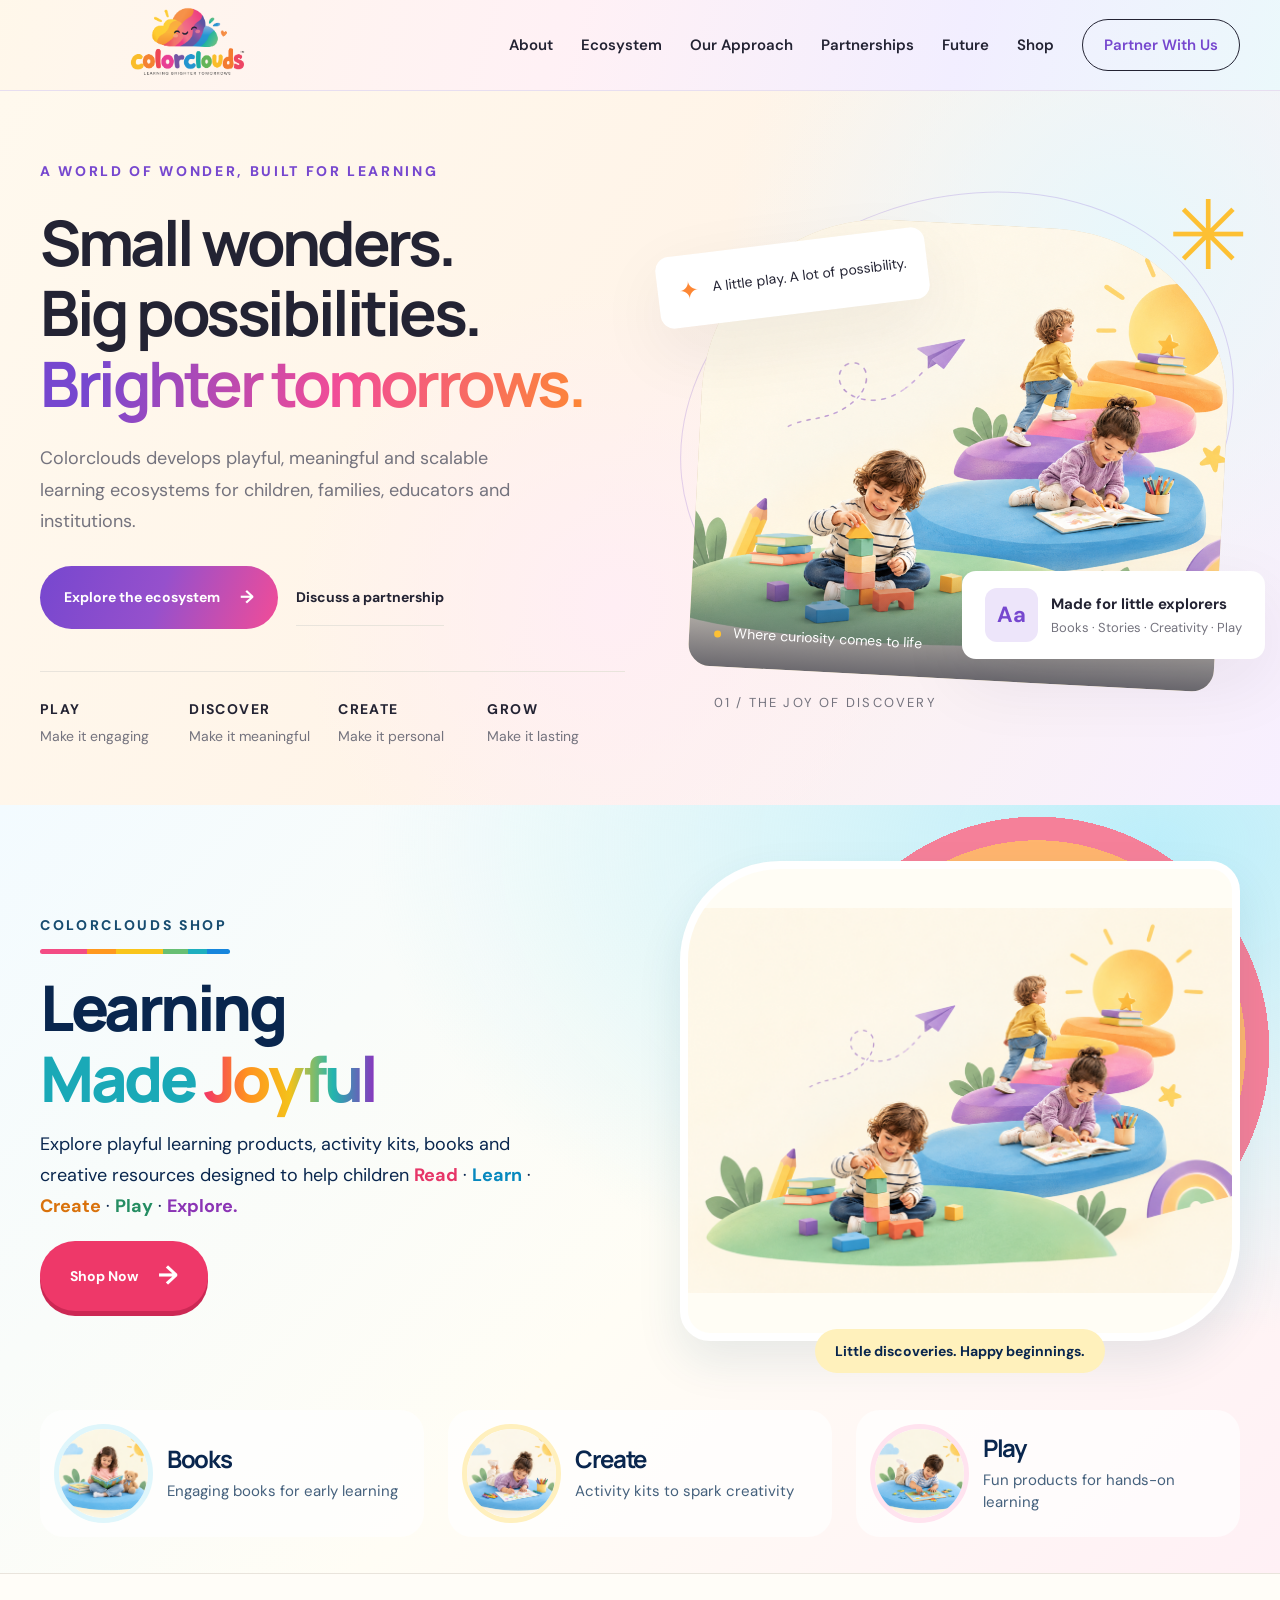
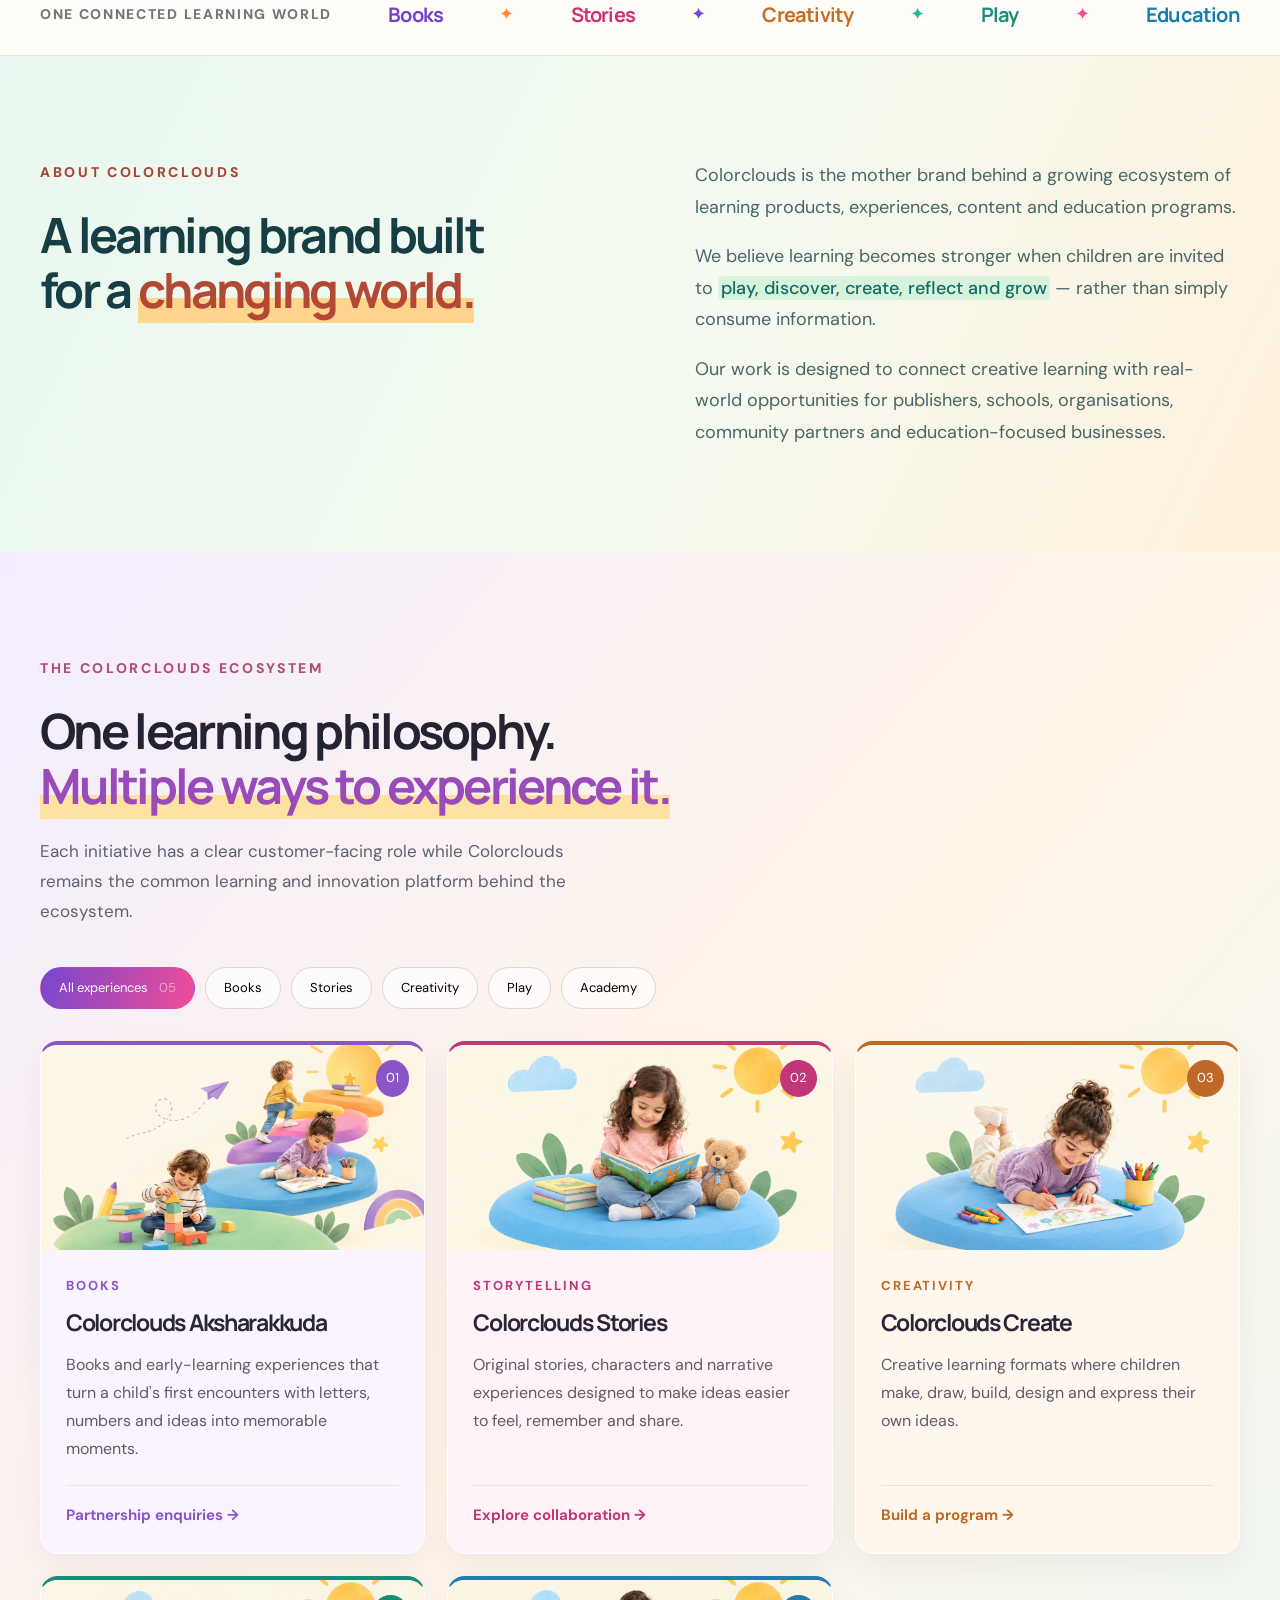
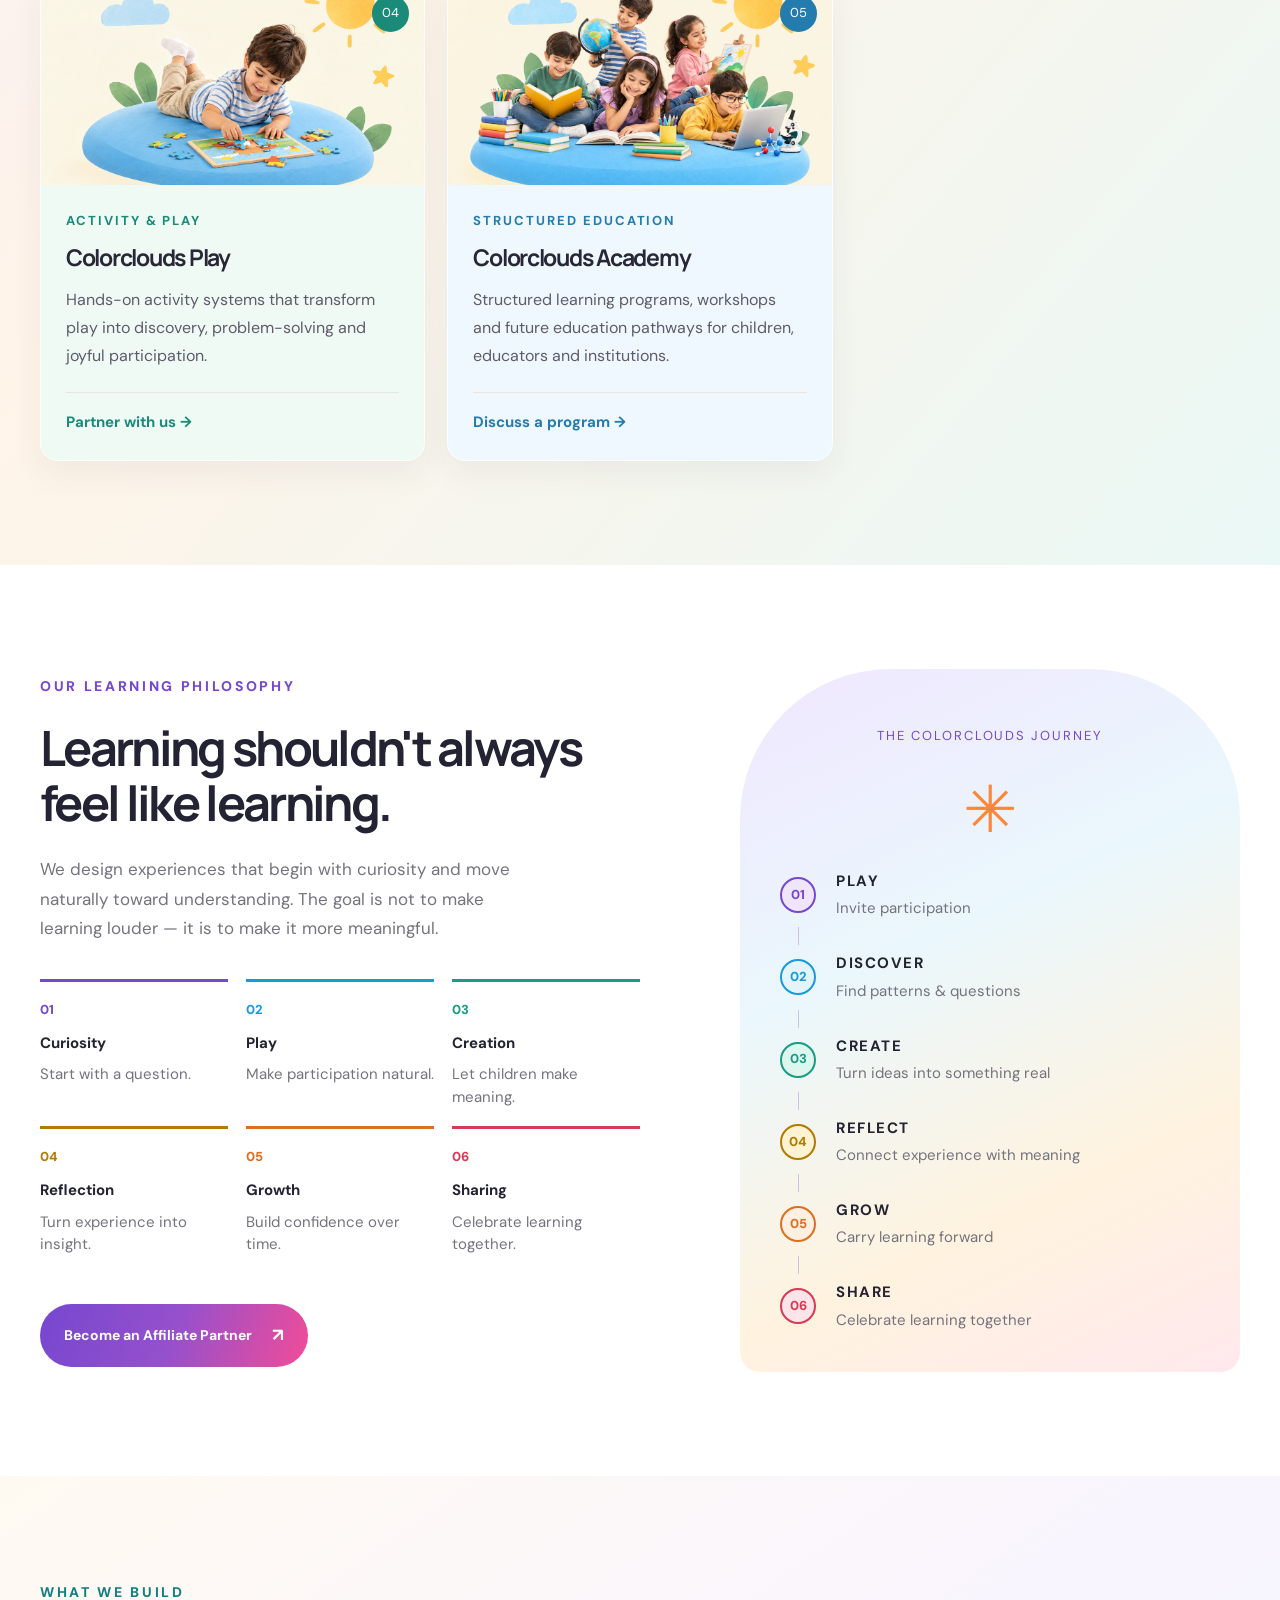
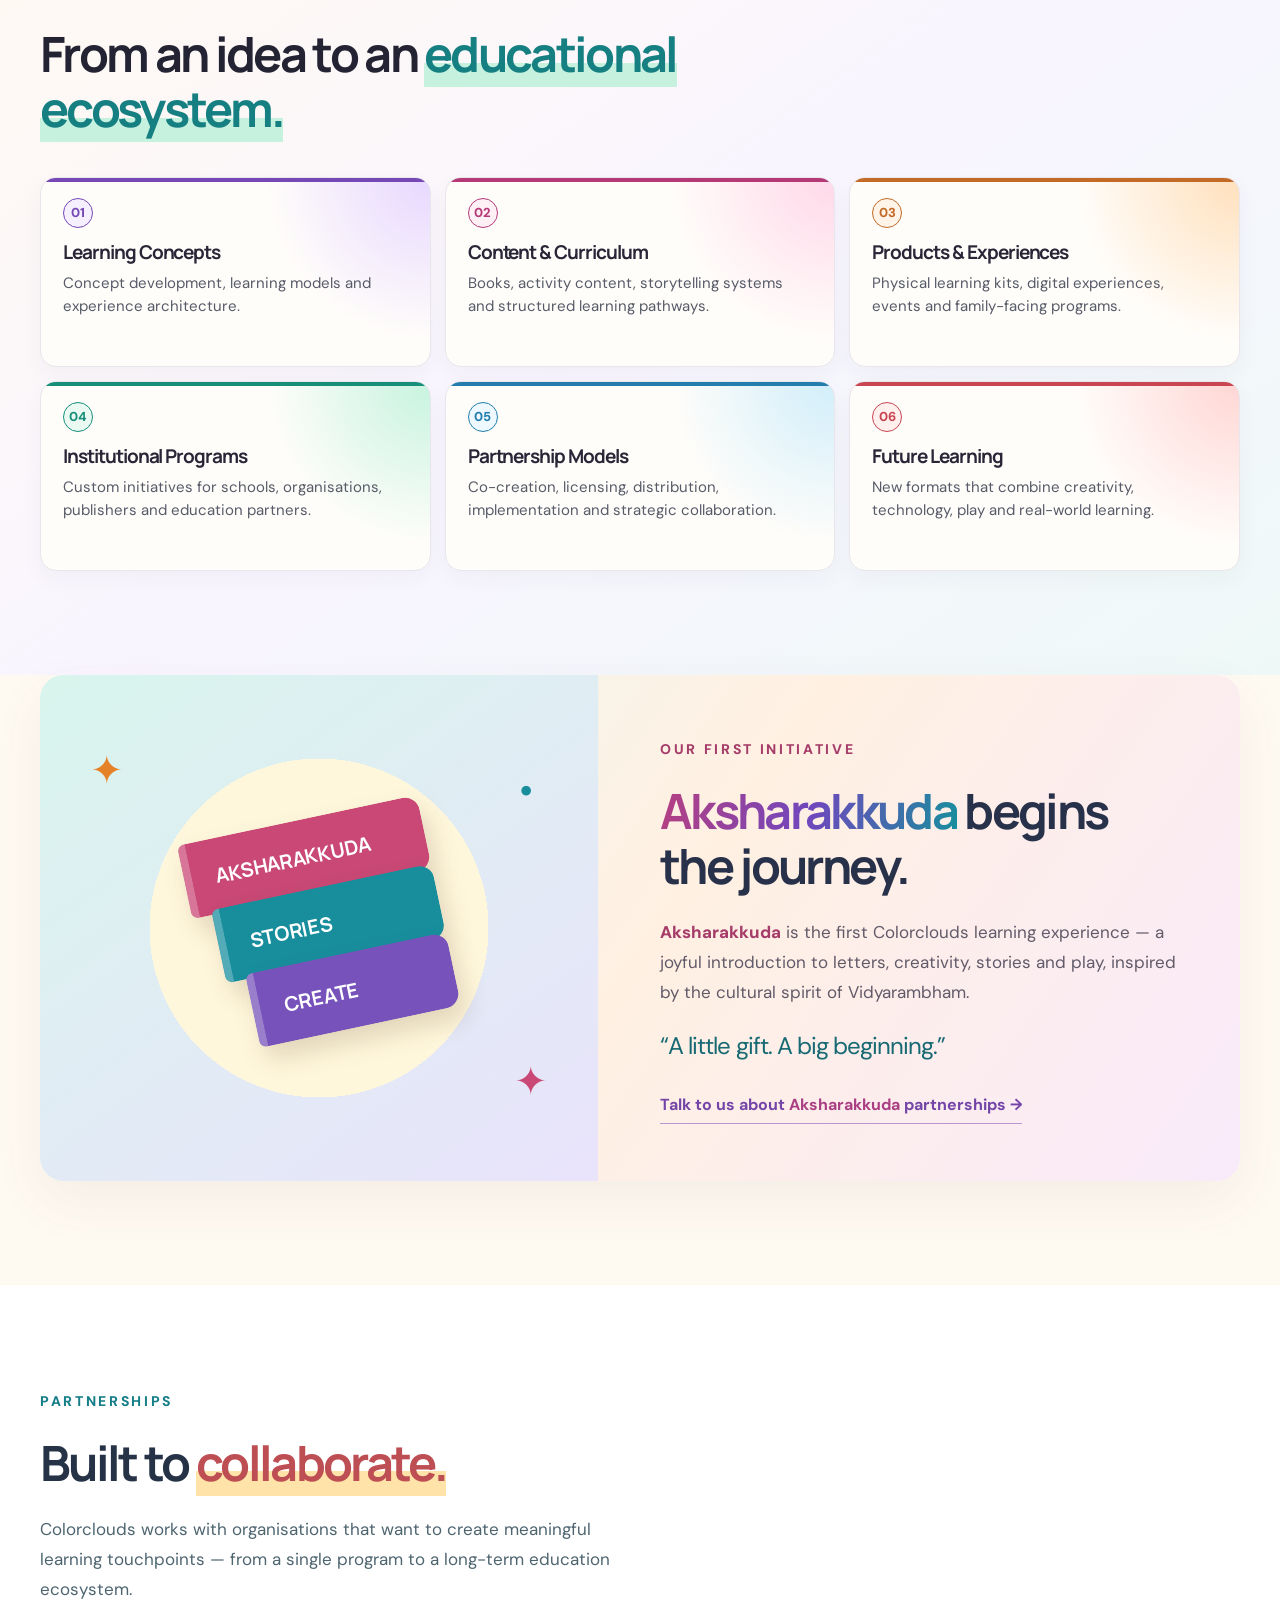
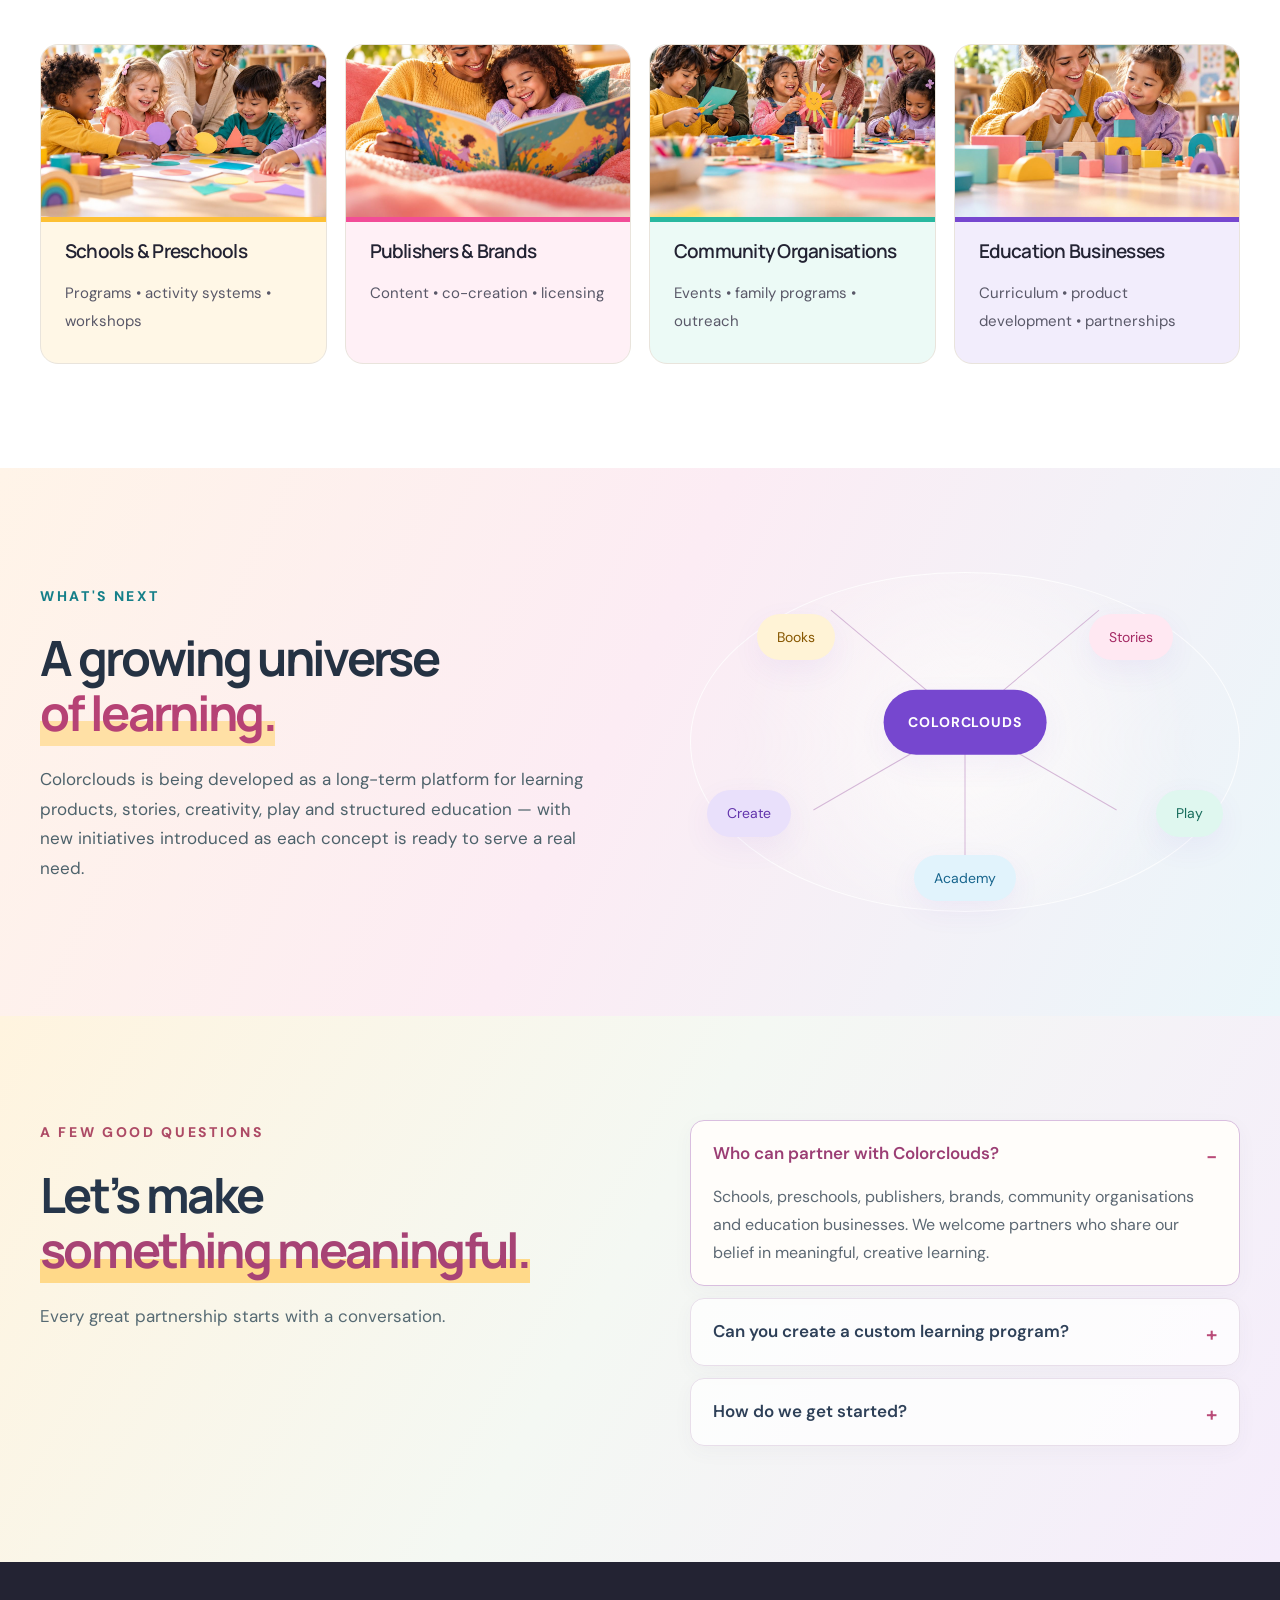
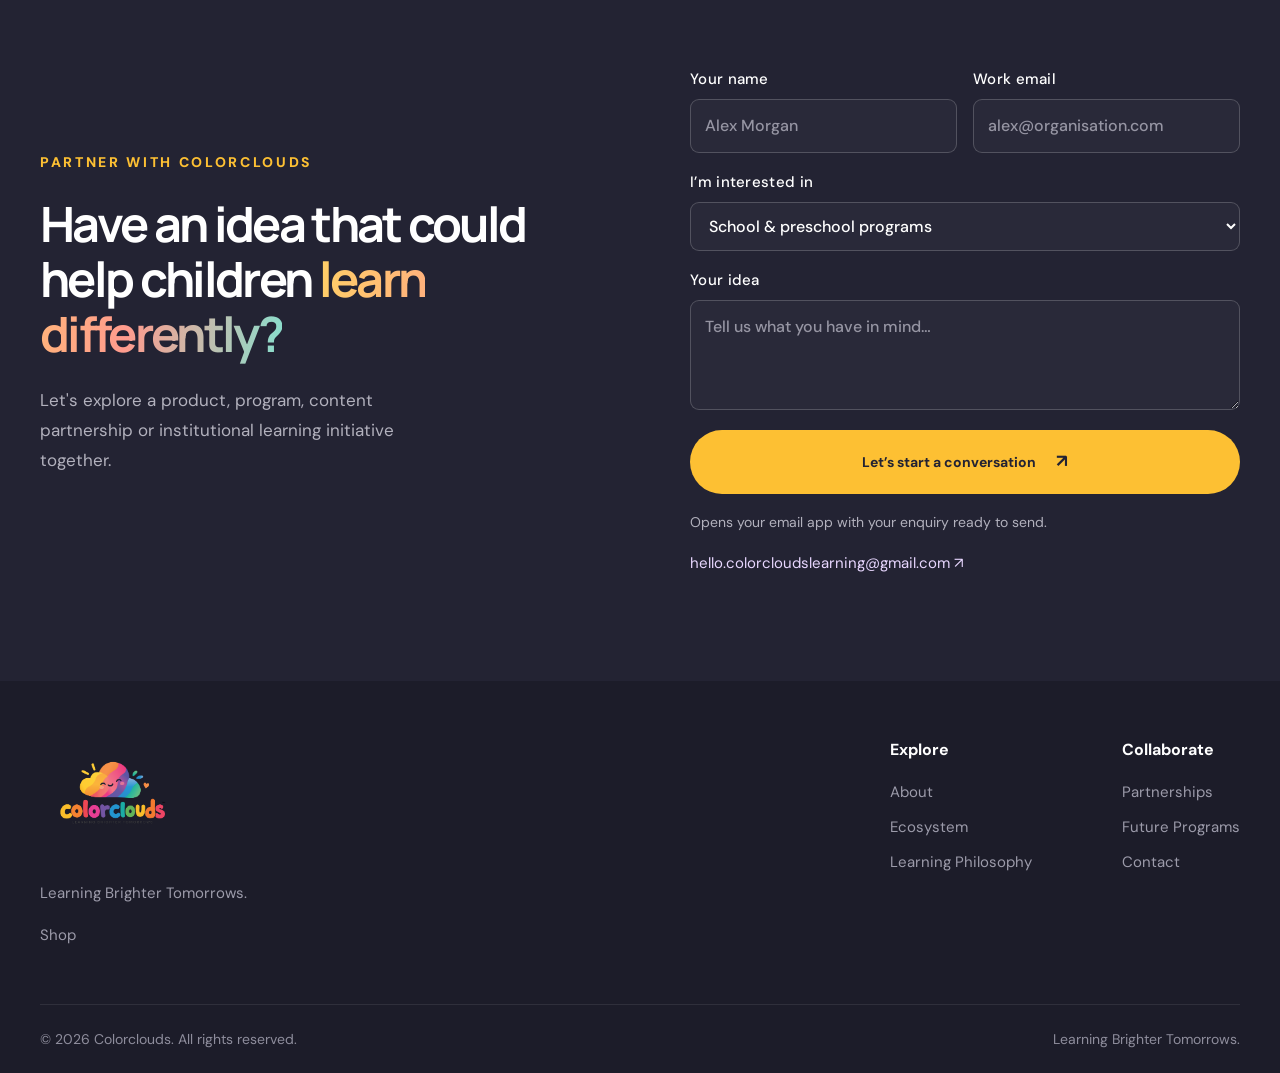
==== commit e4d93d7b: "Update shop link text and style in footer for consistency" ====
--- a/index.html
+++ b/index.html
@@ -23,7 +23,7 @@
         <a href="#approach">Our Approach</a>
         <a href="#partnerships">Partnerships</a>
         <a href="#future">Future</a>
-        <a class="nav-cta" href="https://shop.colorclouds.in">Shop Now</a>
+        <a href="https://shop.colorclouds.in">Shop</a>
         <a class="nav-cta" href="#contact">Partner With Us</a>
       </nav>
     </div>
@@ -276,7 +276,7 @@
           <img src="assets/colorclouds-logo.png" alt="Colorclouds — Learning Brighter Tomorrows" />
         </a>
         <p>Learning Brighter Tomorrows.</p>
-        <a class="btn btn-primary" href="https://shop.colorclouds.in">Shop Now</a>
+        <a class="footer-shop" href="https://shop.colorclouds.in">Shop</a>
       </div>
       <div class="footer-links">
         <div><b>Explore</b><a href="#about">About</a><a href="#ecosystem">Ecosystem</a><a href="#approach">Learning Philosophy</a></div>
--- a/styles.css
+++ b/styles.css
@@ -1967,12 +1967,14 @@
   margin-bottom:6px
 }
 
-.footer-links a {
+.footer-links a,
+.footer-shop {
   font-size:11px;
   color:#9c9baa
 }
 
-.footer-links a:hover {
+.footer-links a:hover,
+.footer-shop:hover {
   color:white
 }
 
@@ -2099,7 +2101,8 @@
 }
 
 .footer-brand p,
-.footer-links a {
+.footer-links a,
+.footer-shop {
   font-size:15px
 }
 
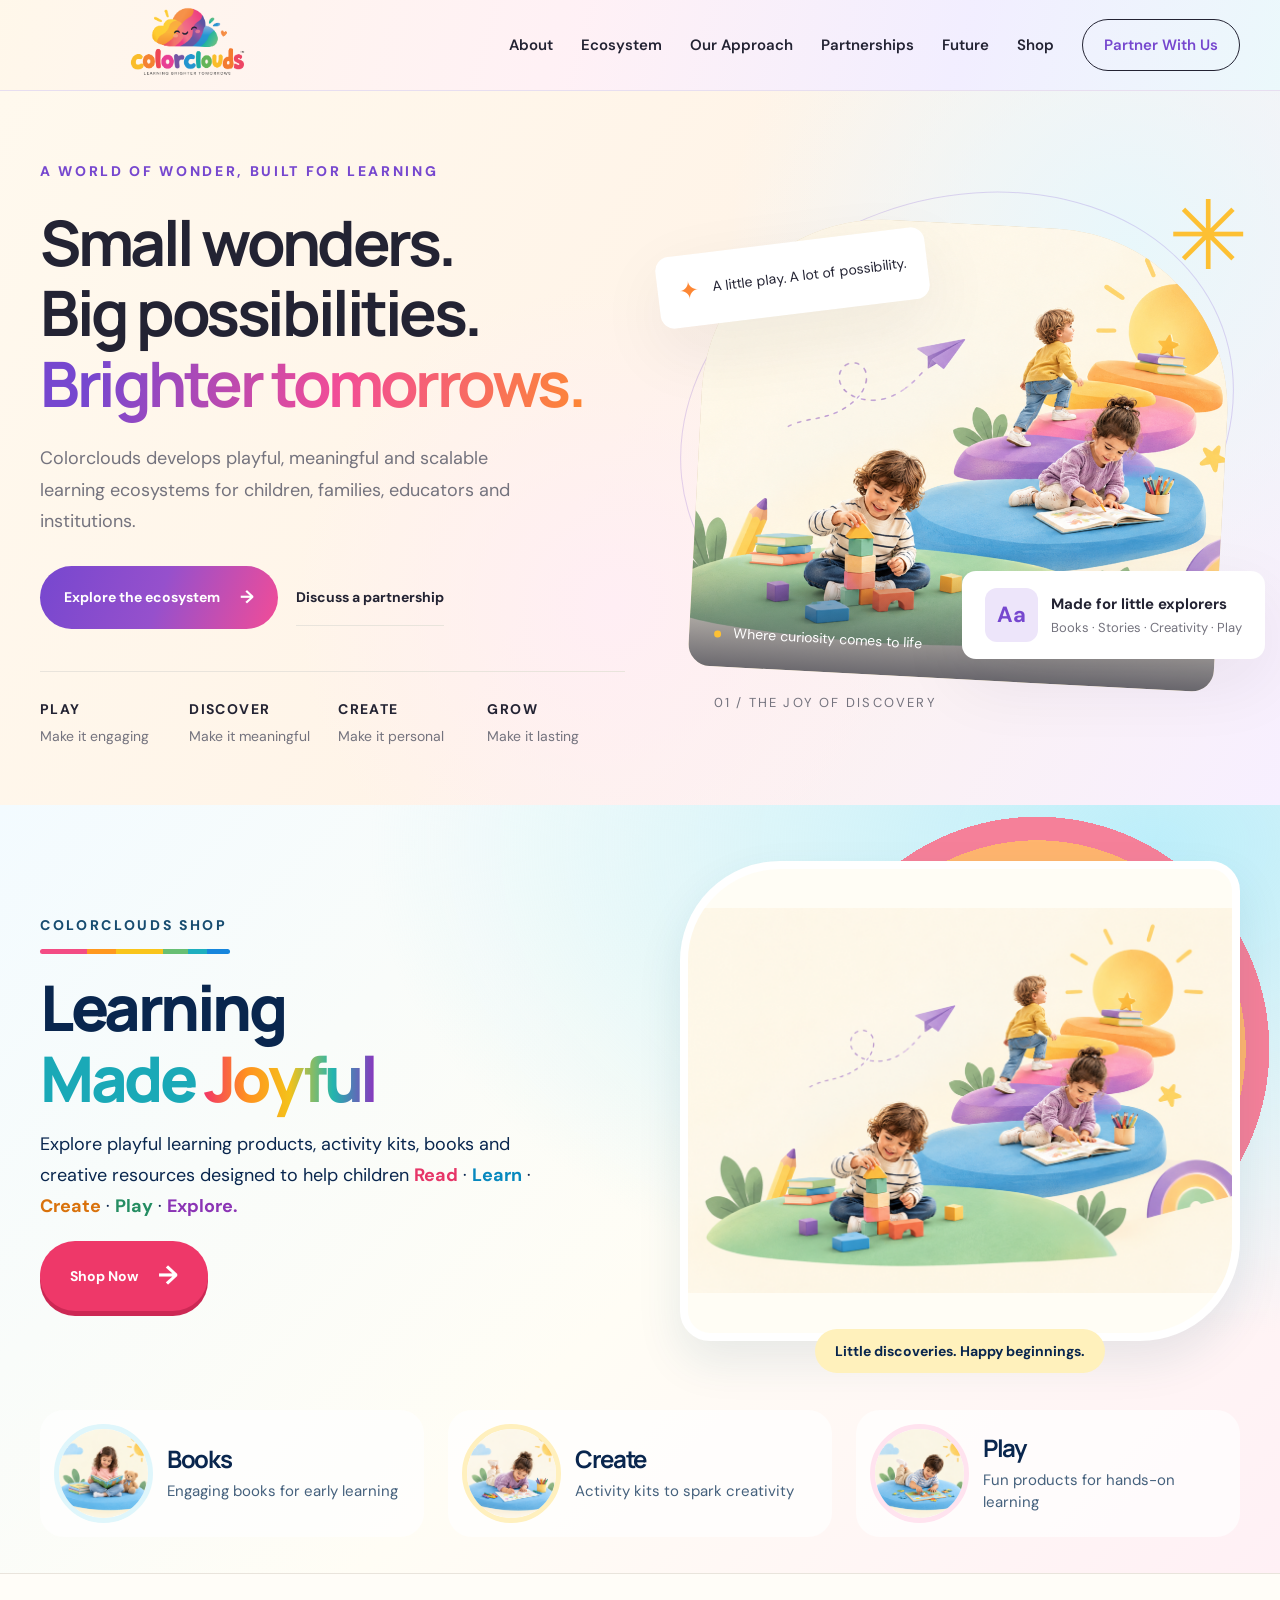
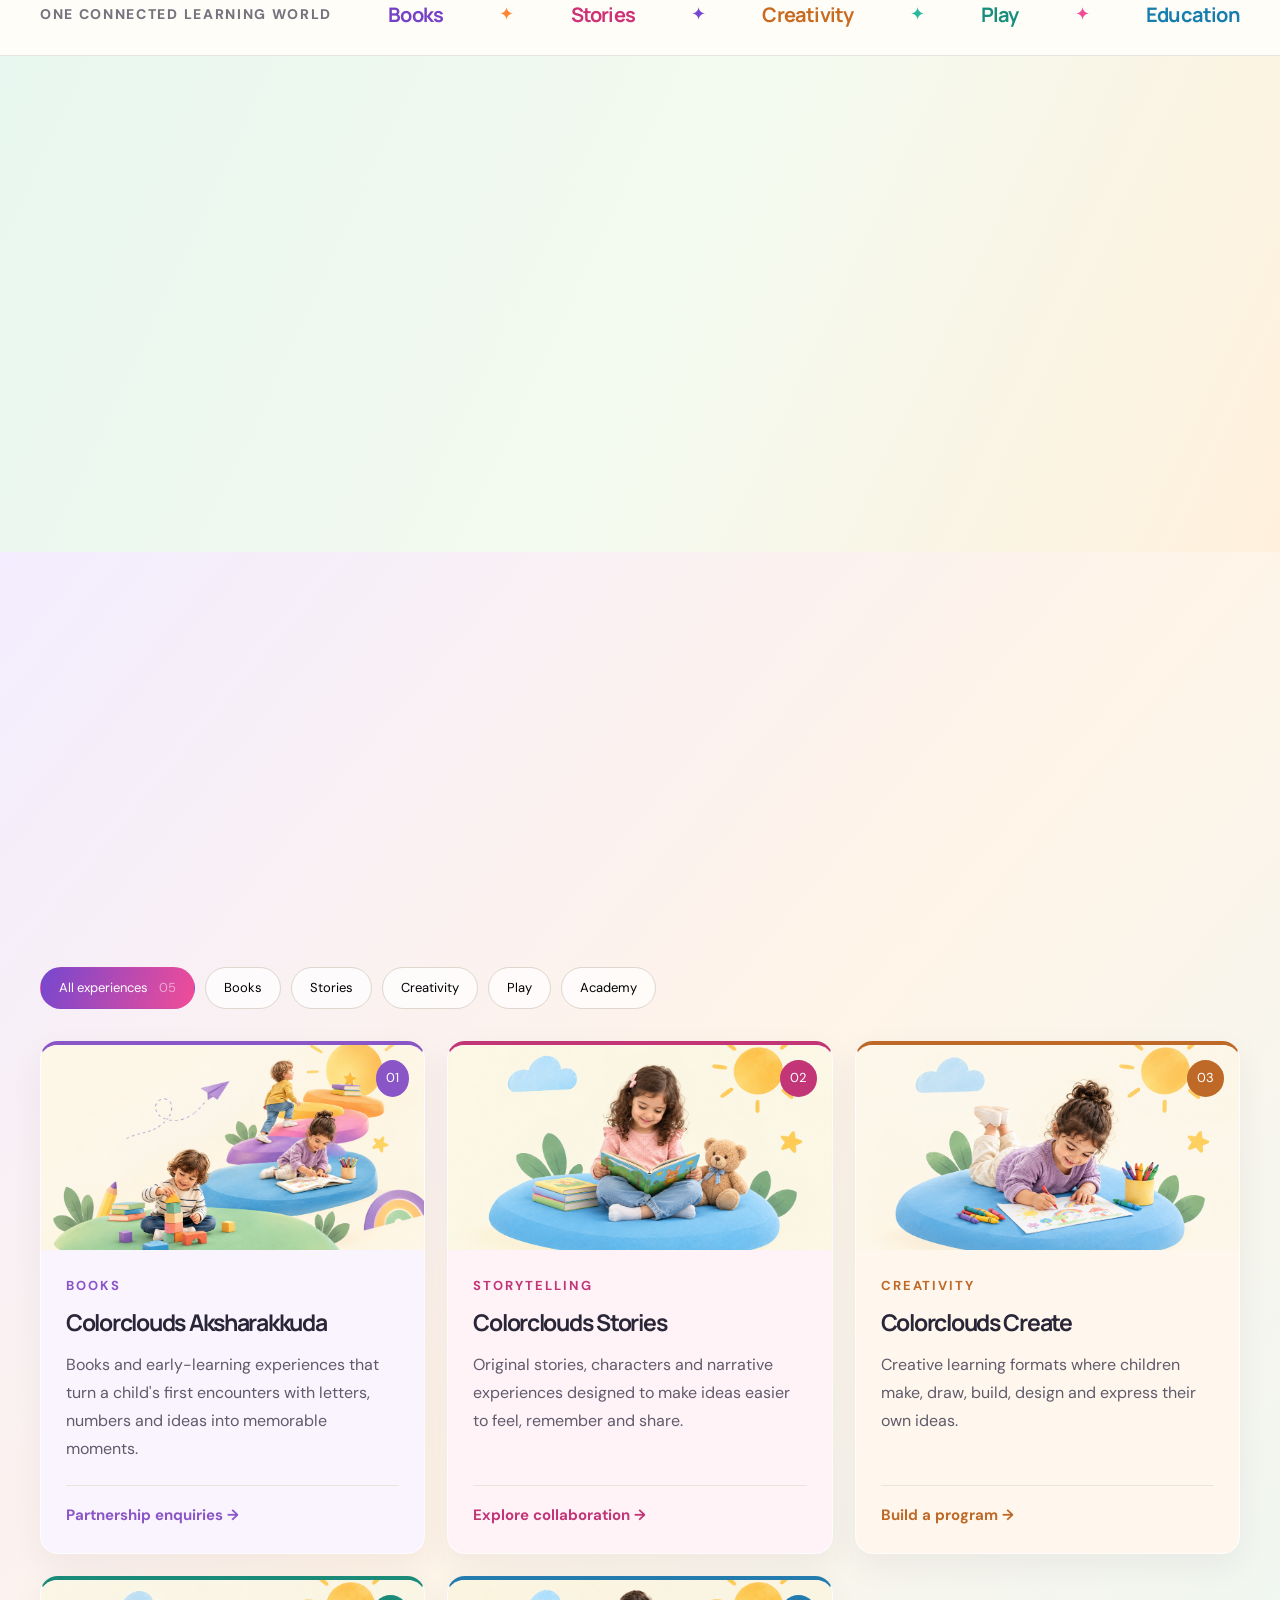
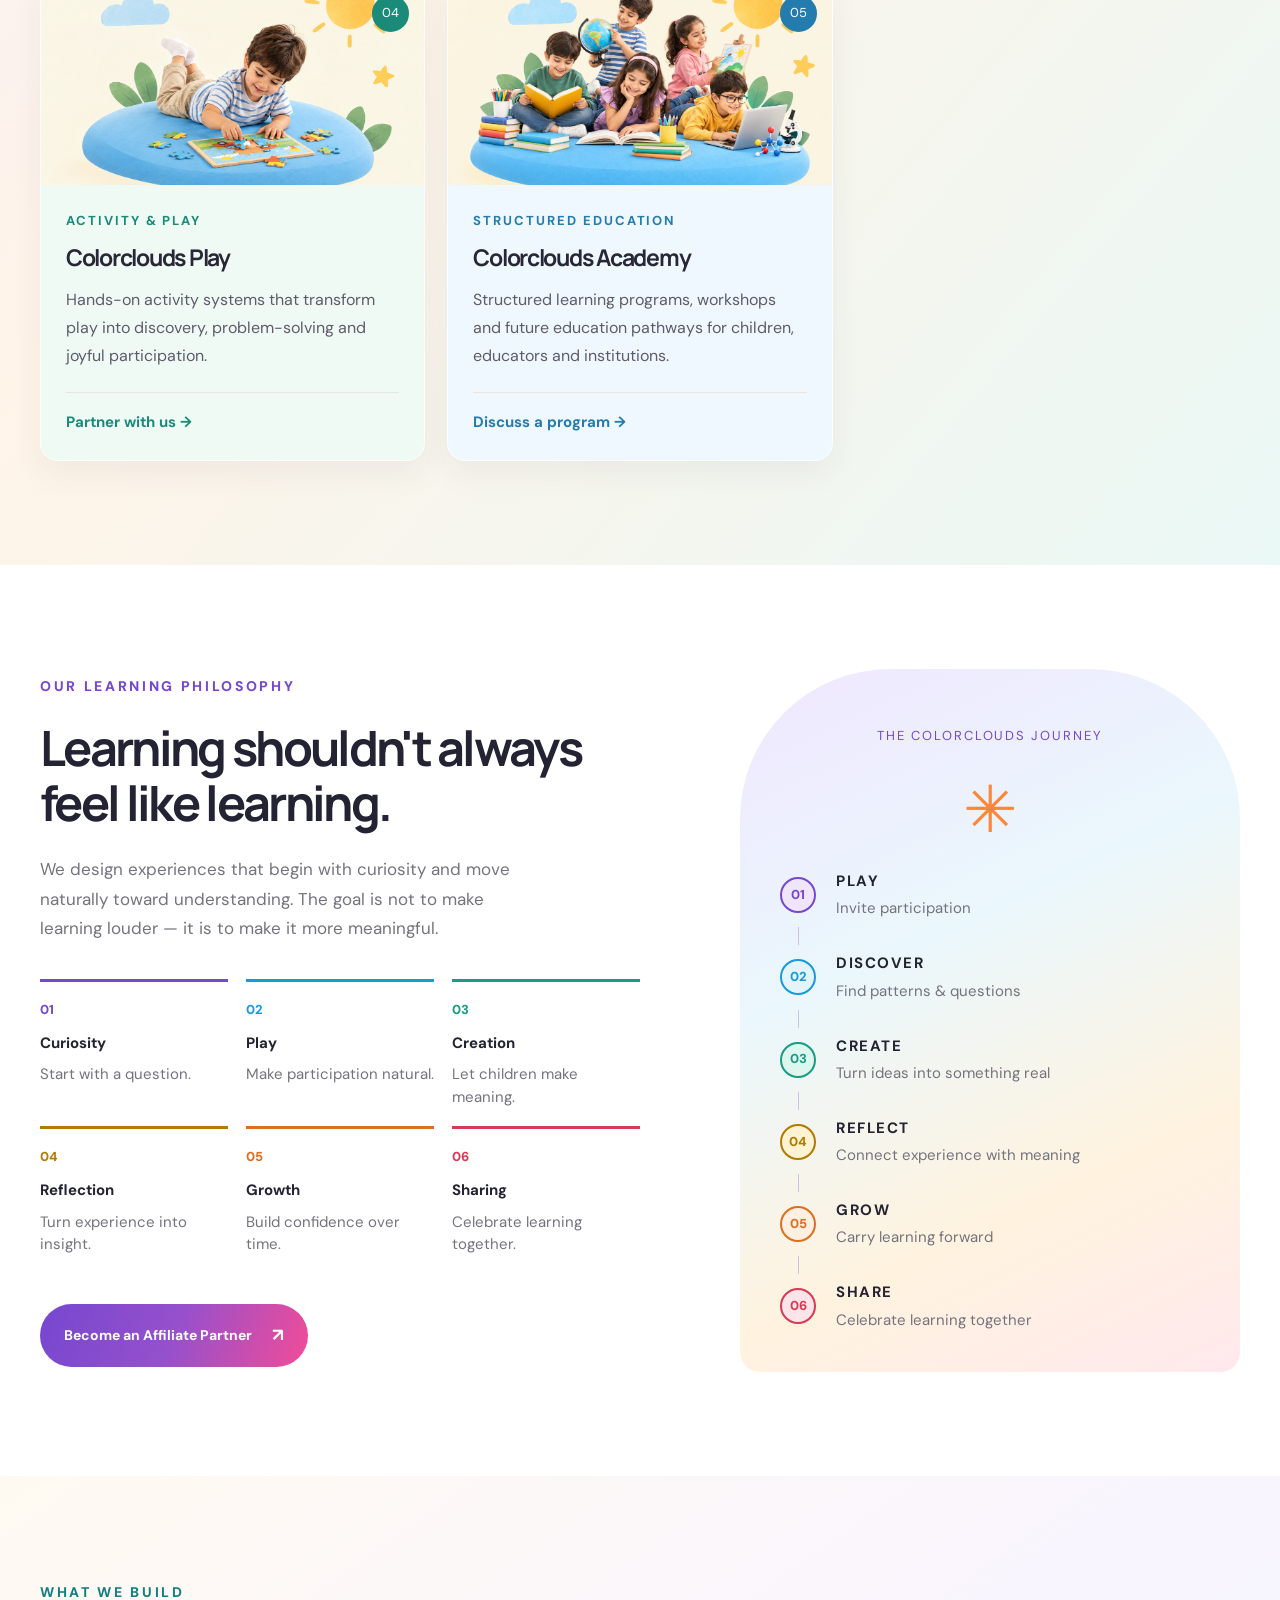
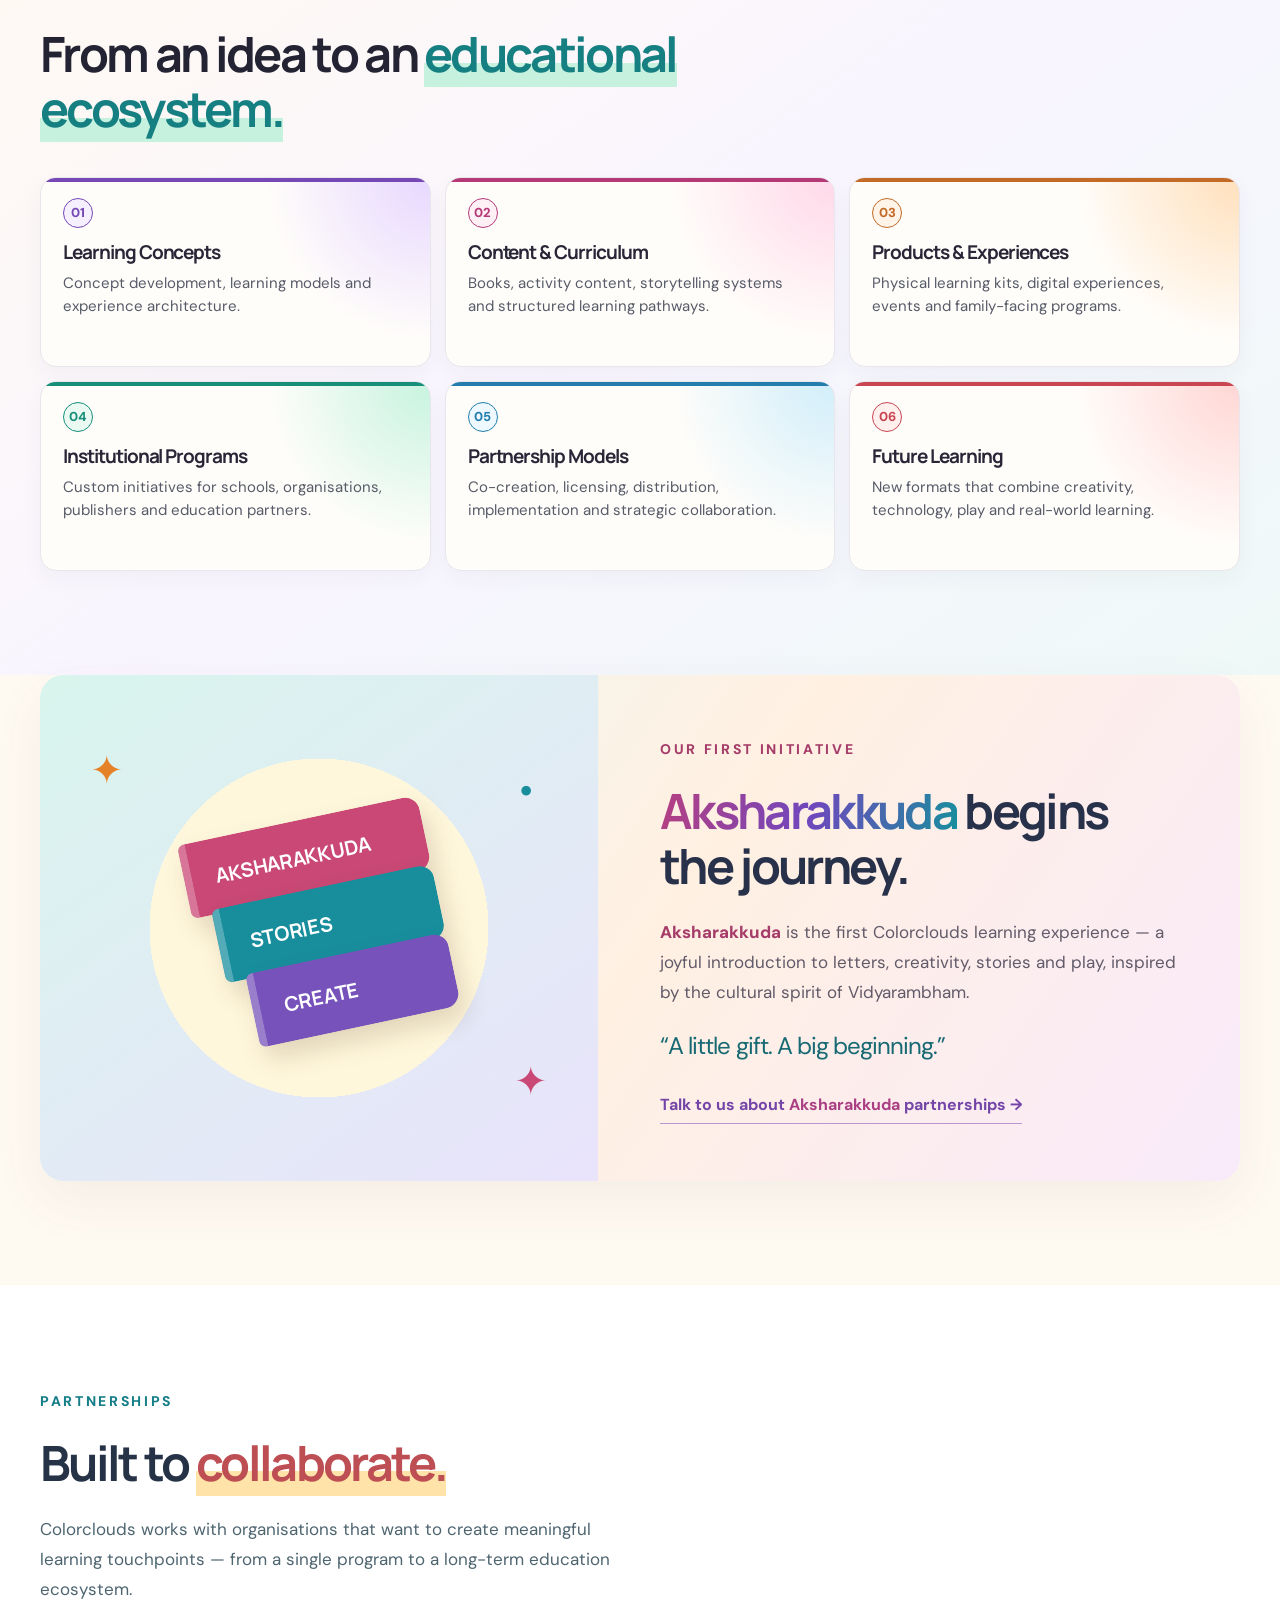
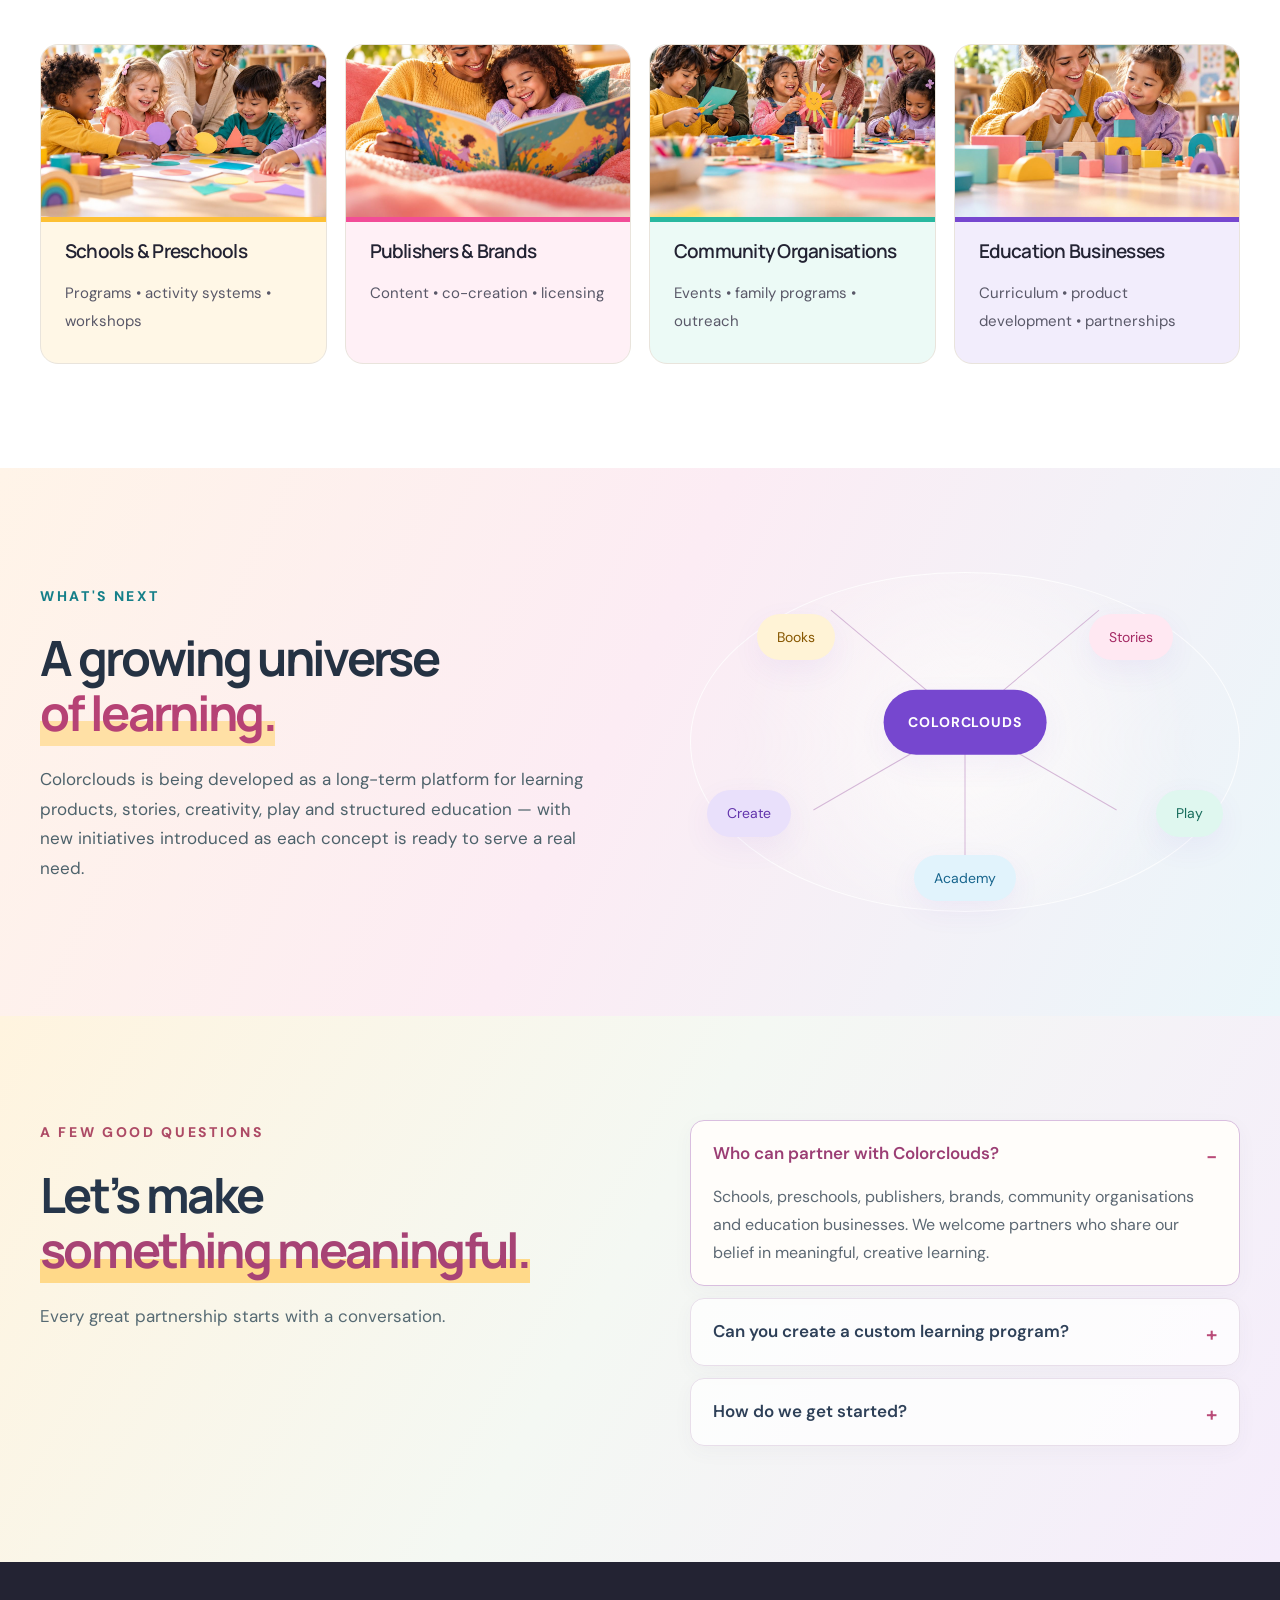
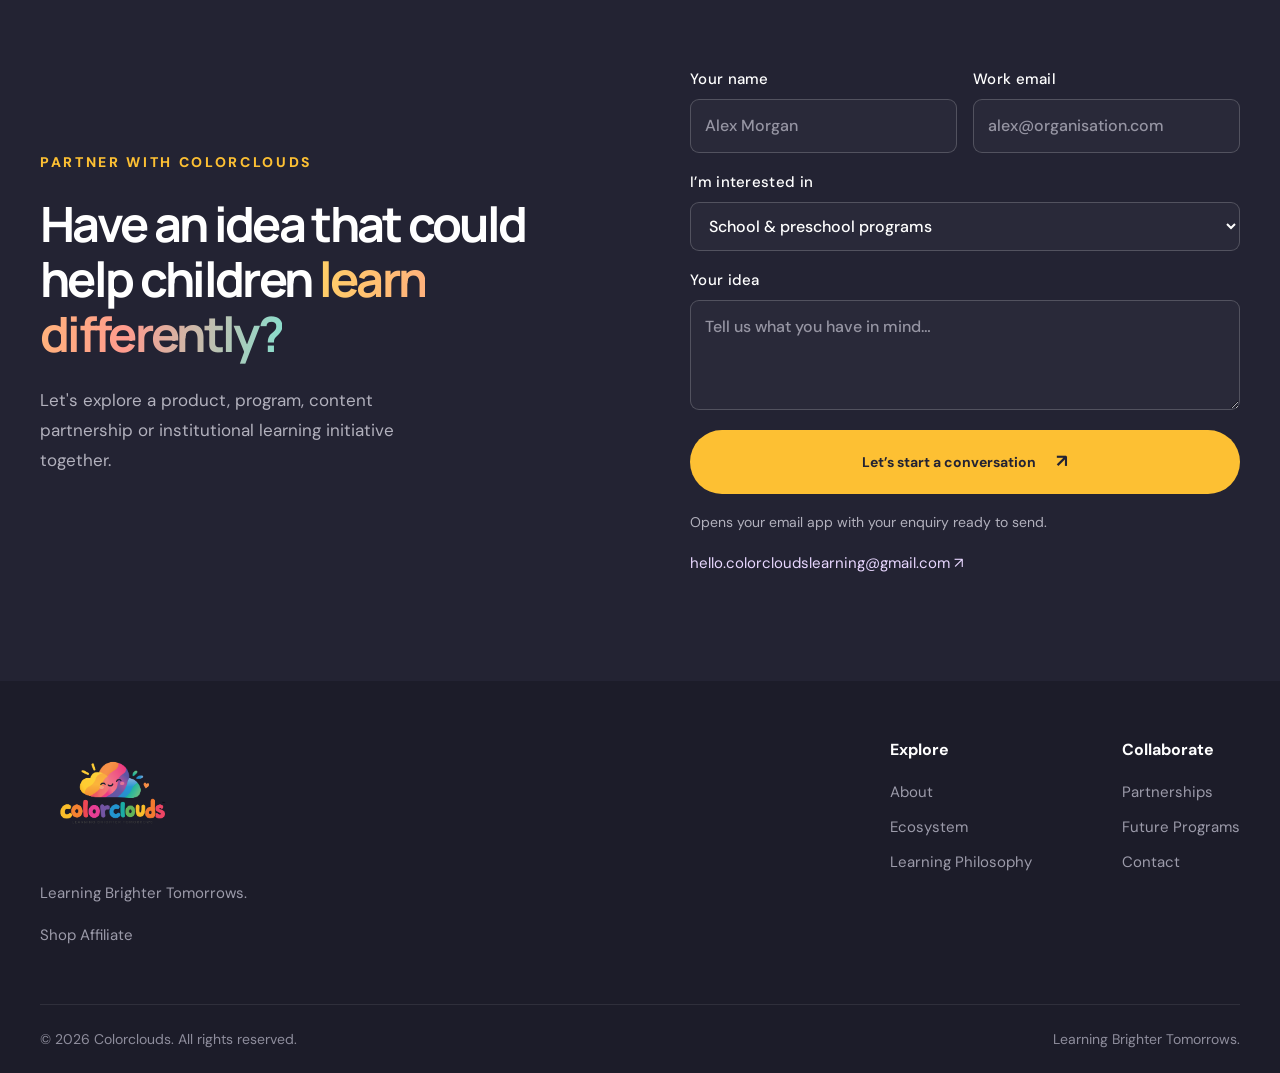
==== commit a04efaa7: "Enhance affiliate program layout and navigation structure for improved user experience" ====
--- a/index.html
+++ b/index.html
@@ -277,6 +277,7 @@
         </a>
         <p>Learning Brighter Tomorrows.</p>
         <a class="footer-shop" href="https://shop.colorclouds.in">Shop</a>
+        <a class="footer-shop" href="https://colorclouds.in/affiliate-program/">Affiliate</a>
       </div>
       <div class="footer-links">
         <div><b>Explore</b><a href="#about">About</a><a href="#ecosystem">Ecosystem</a><a href="#approach">Learning Philosophy</a></div>
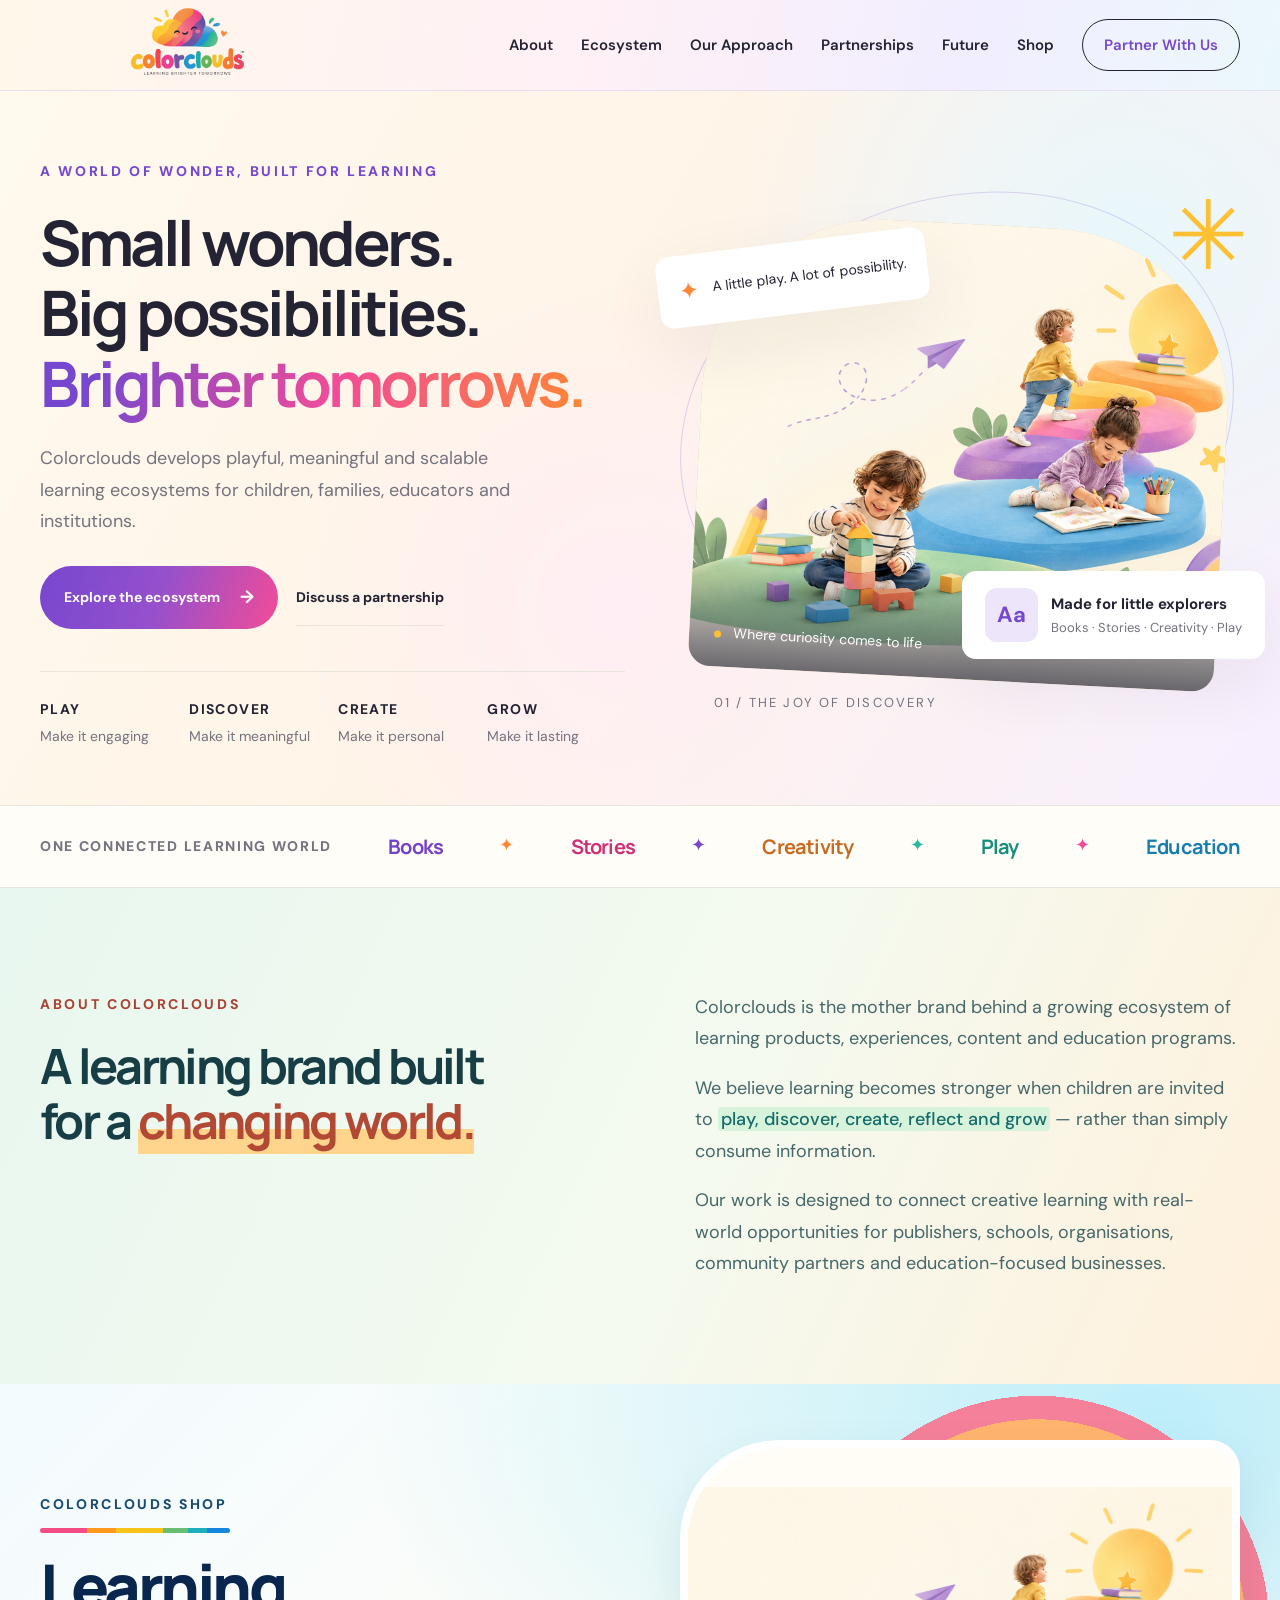
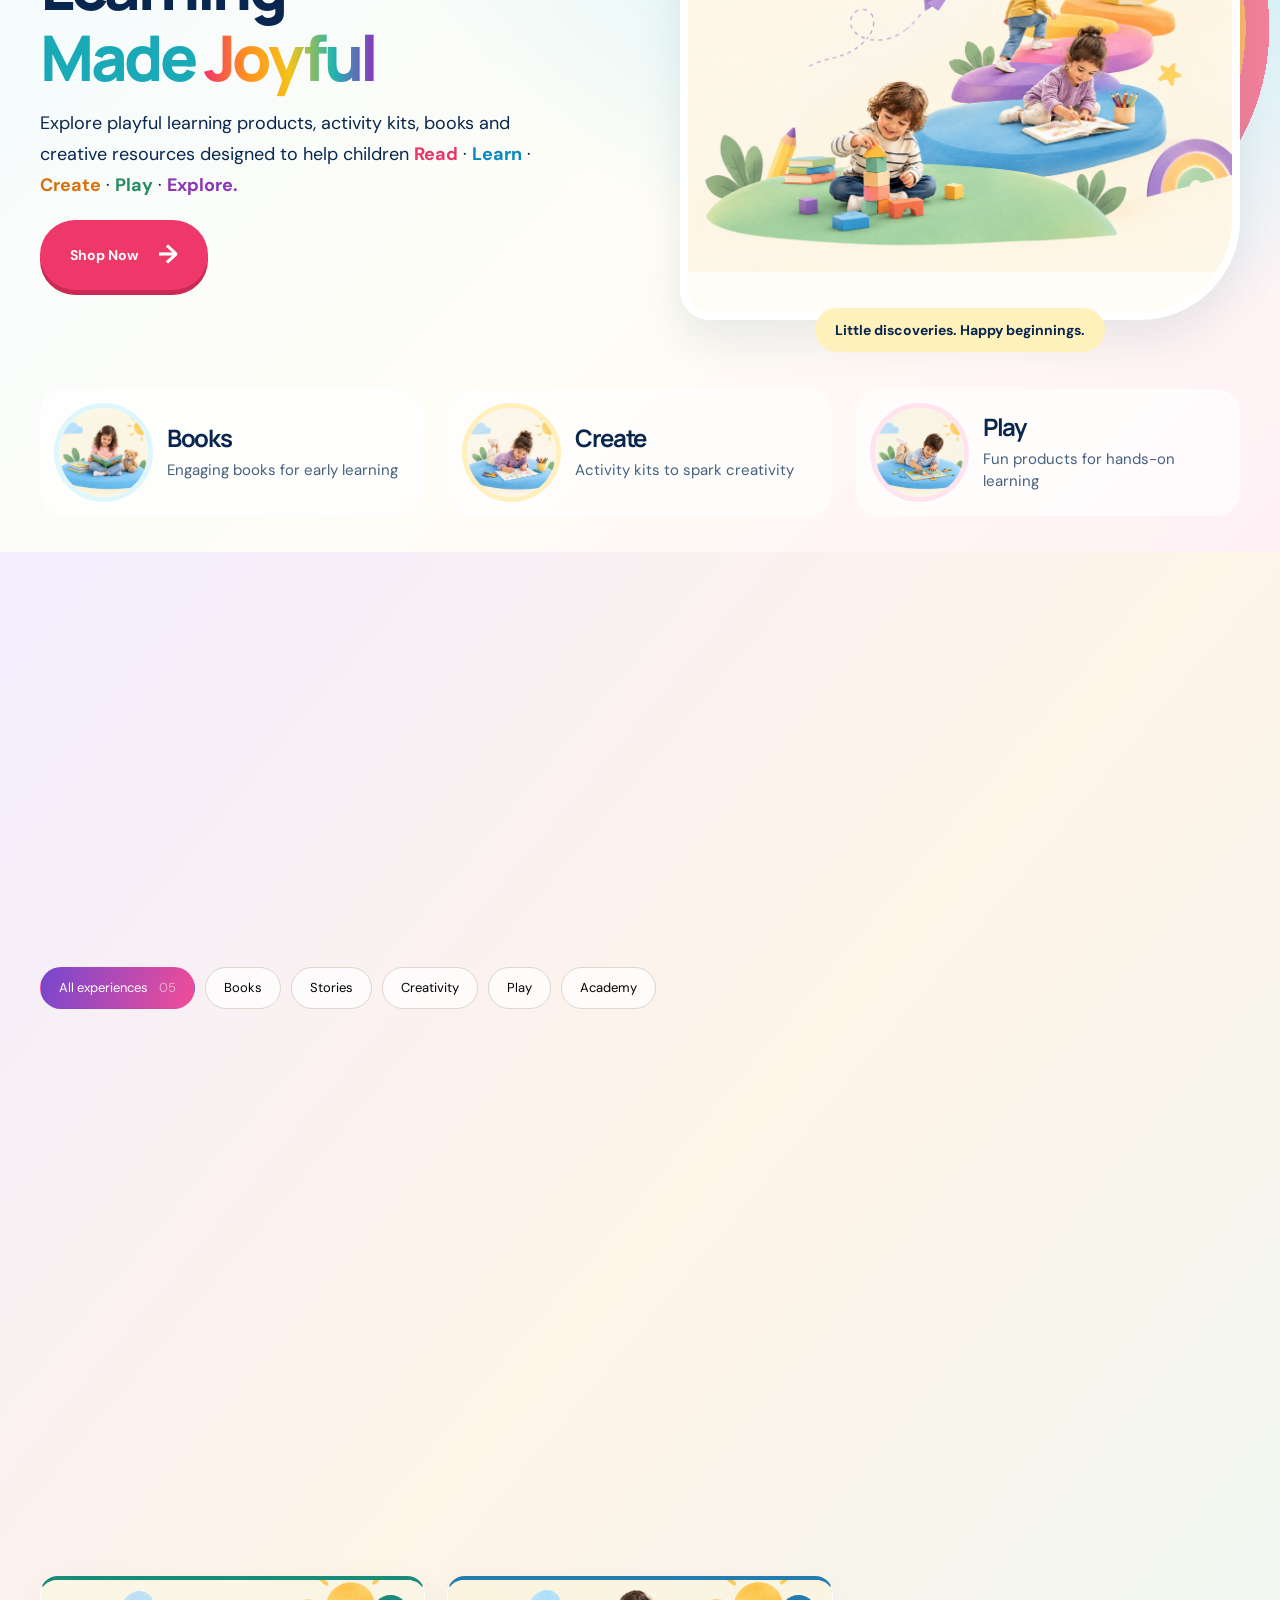
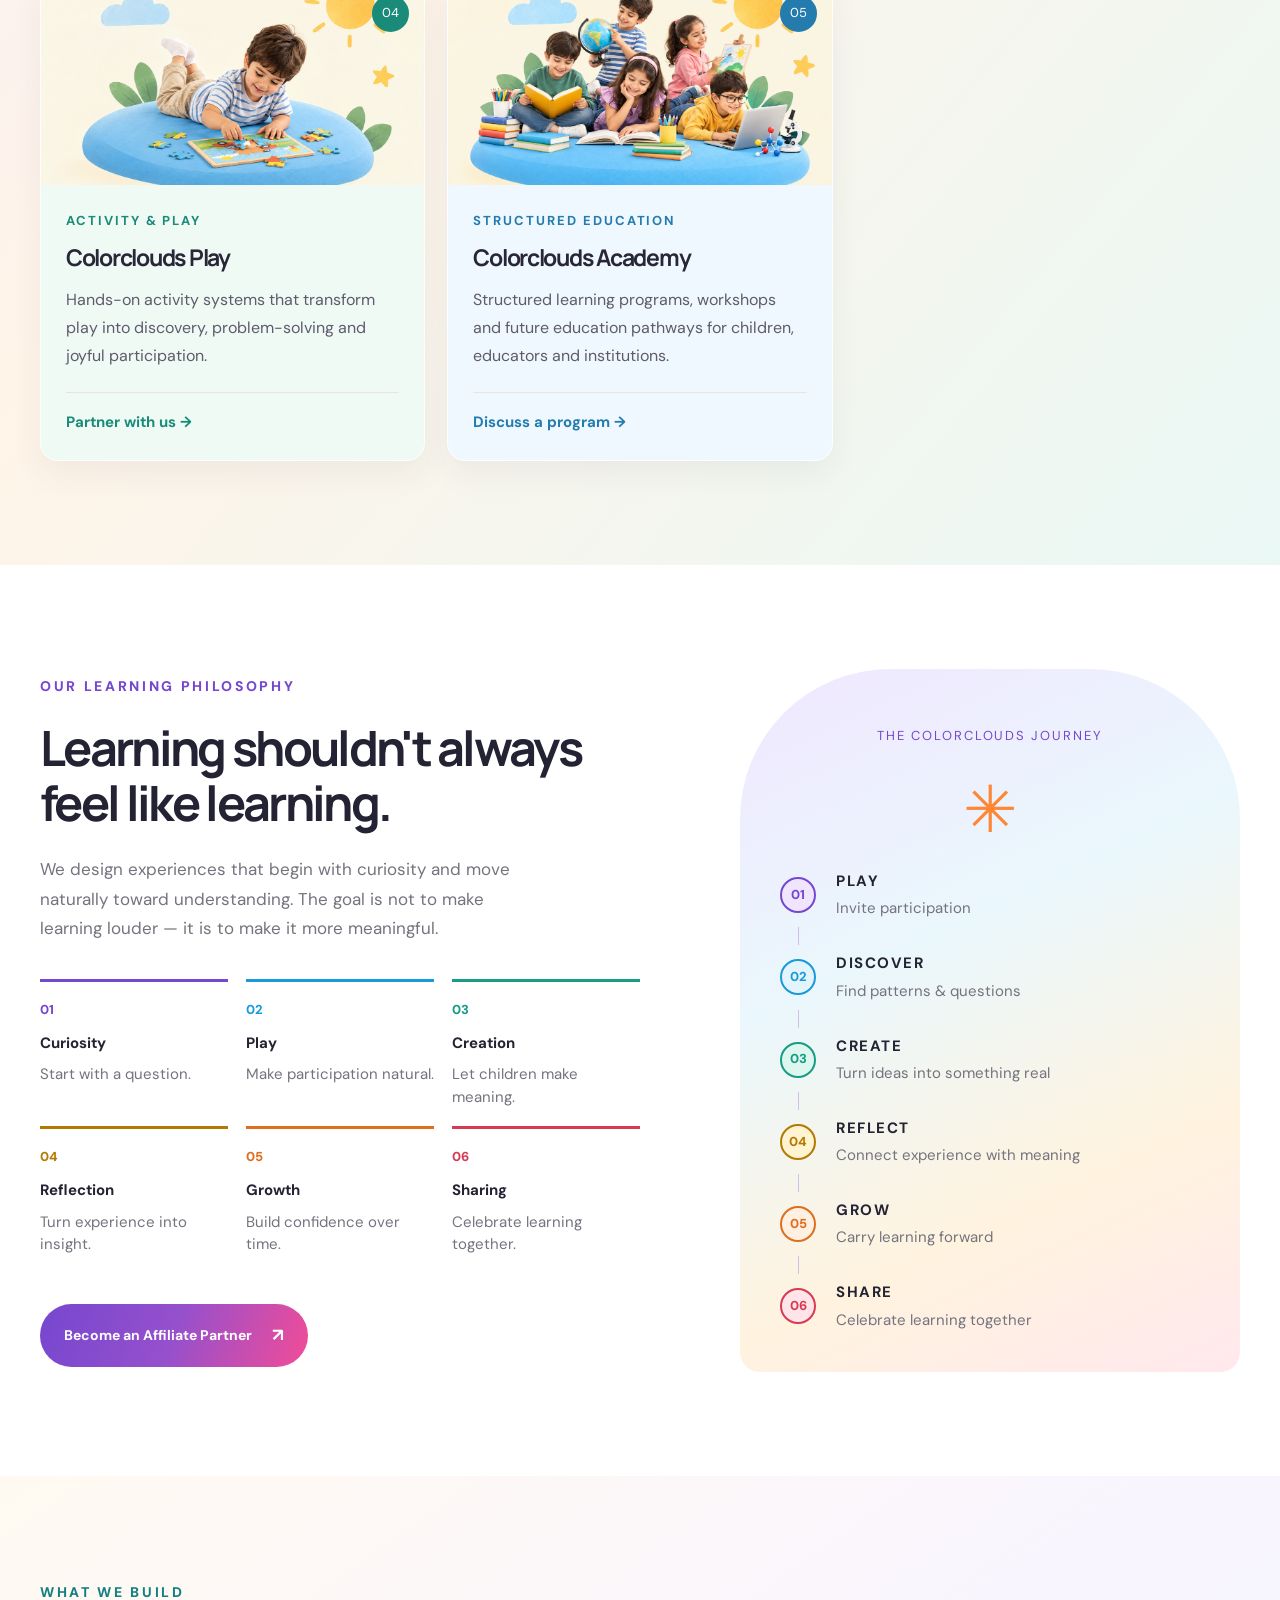
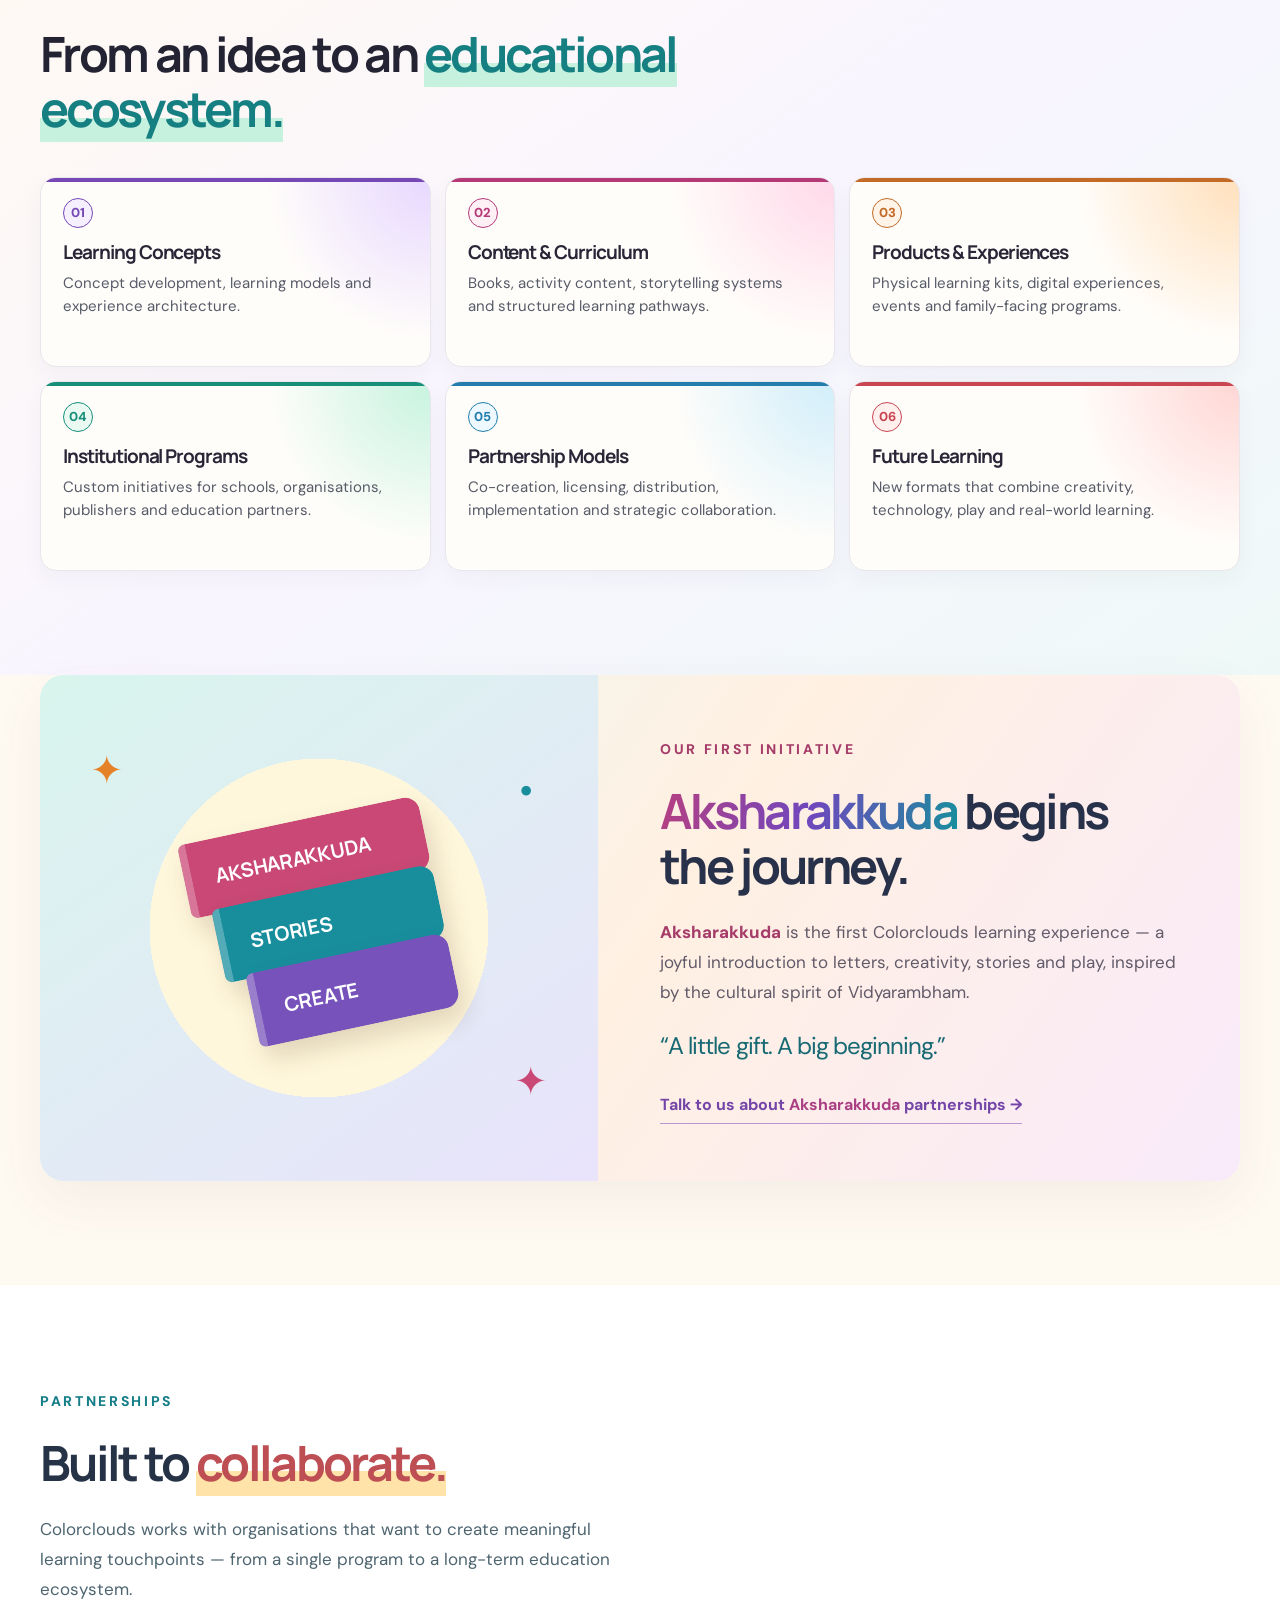
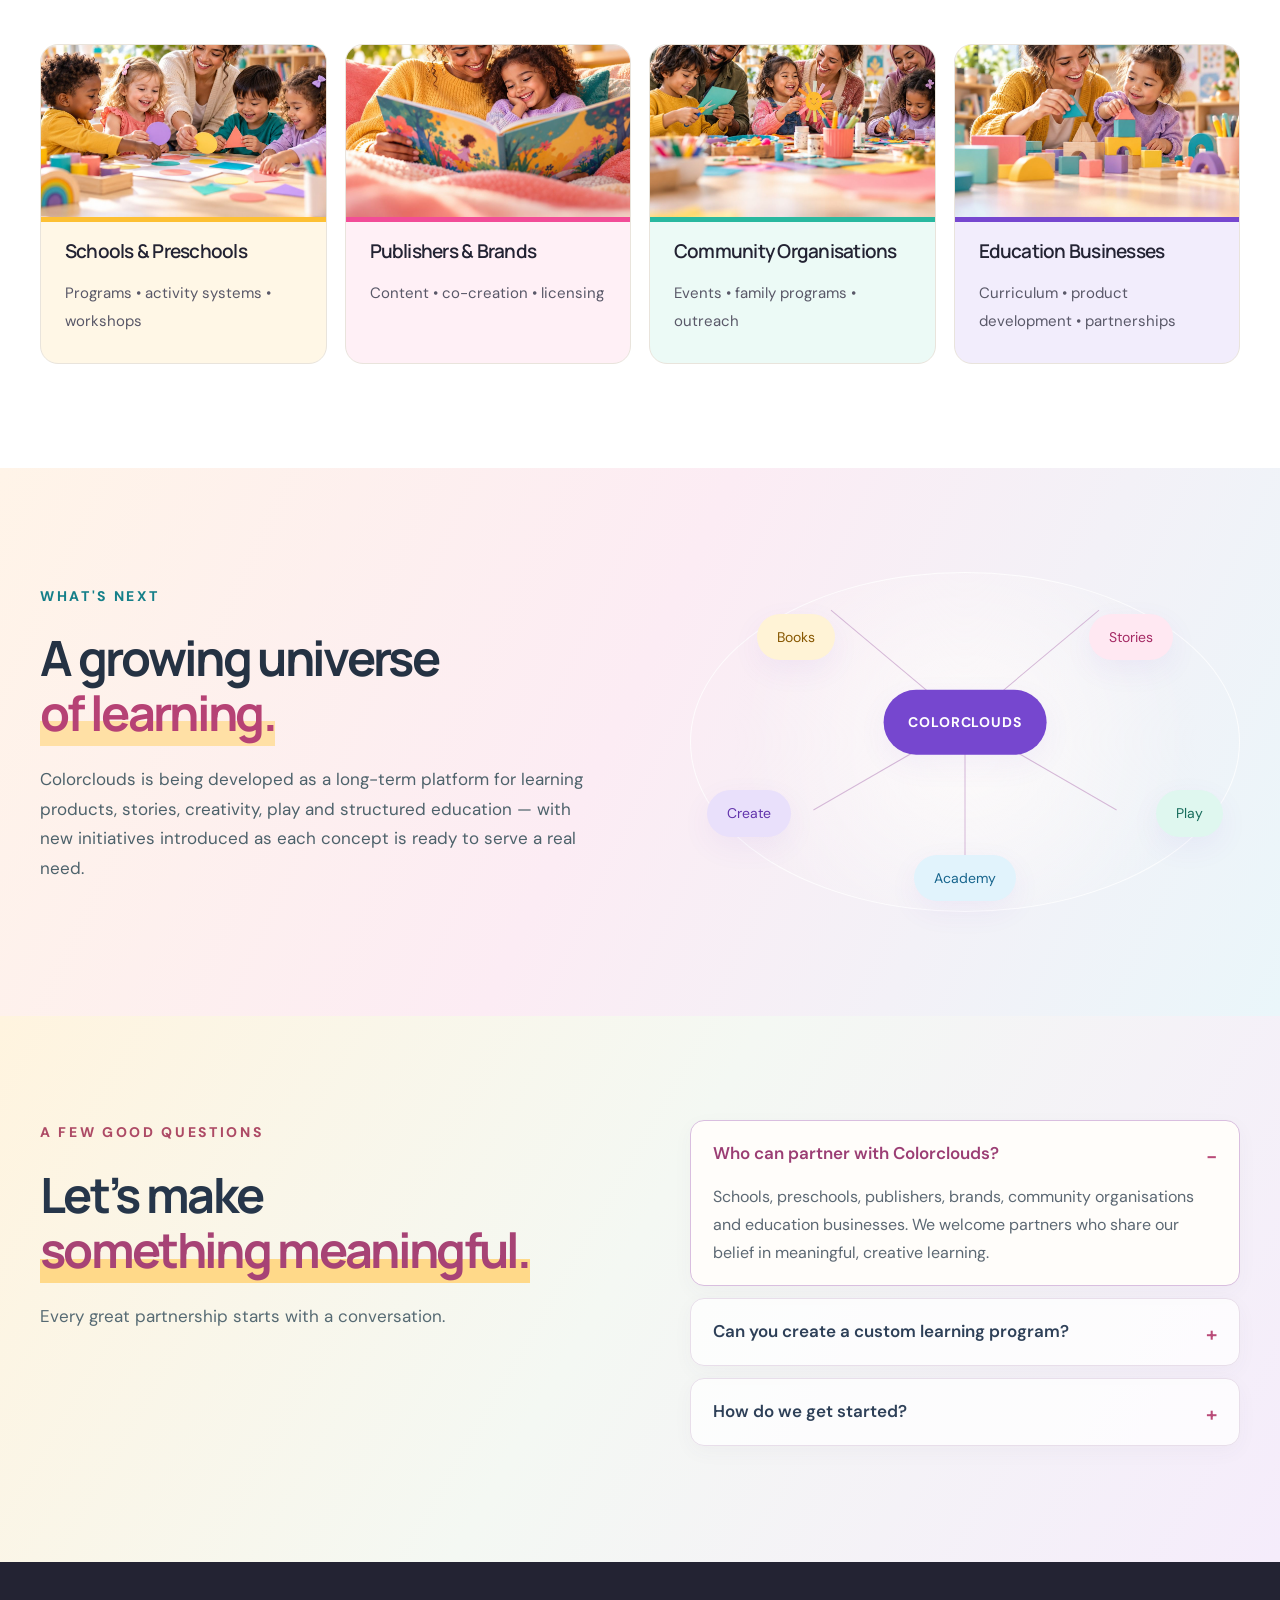
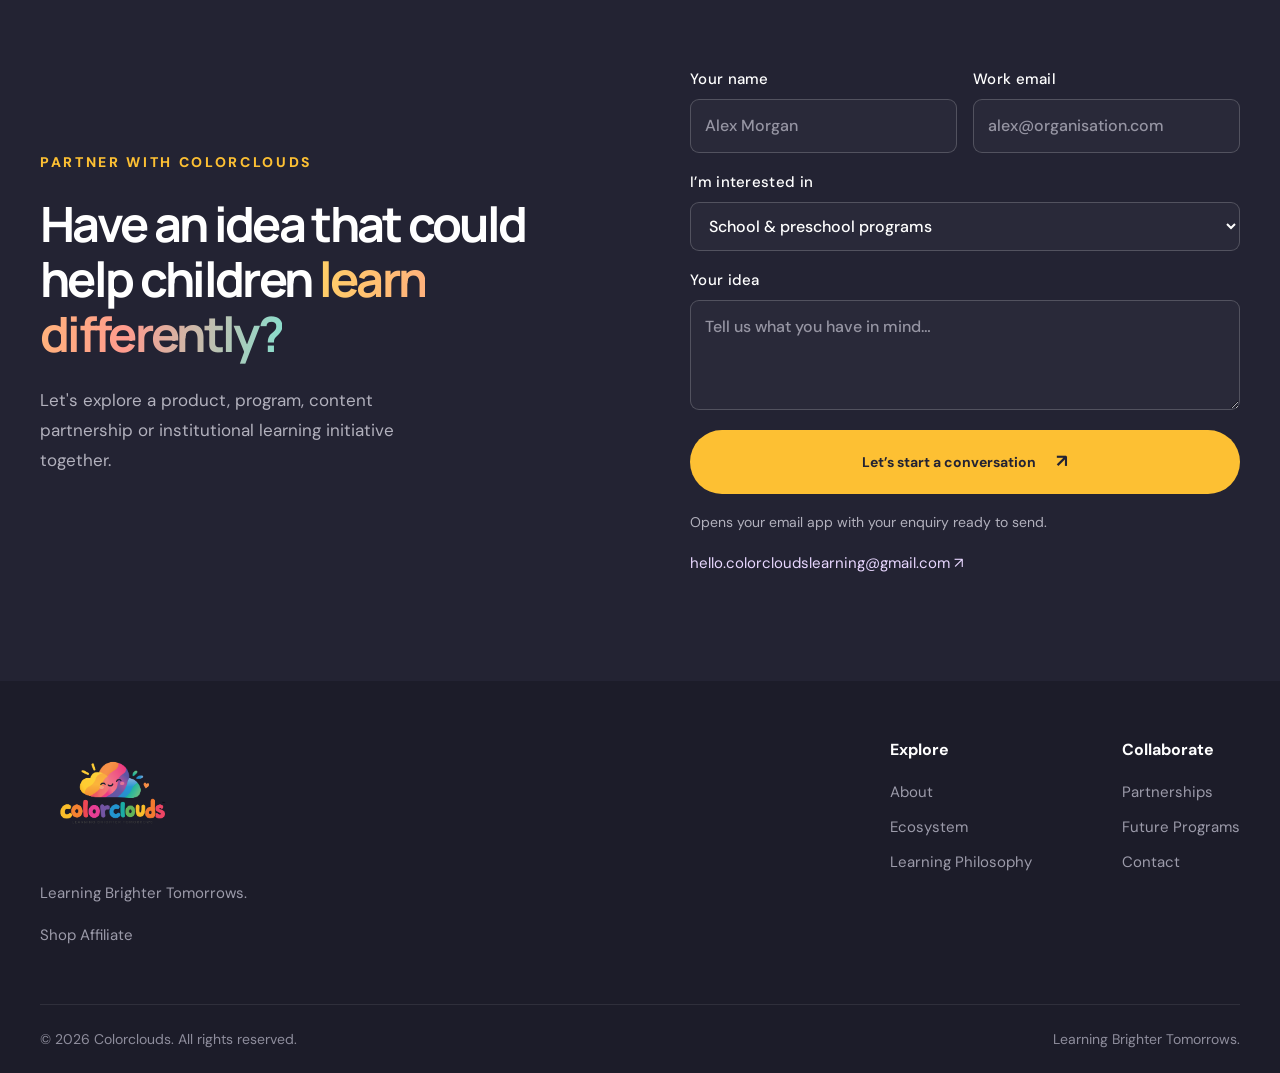
==== commit d6fe2ae4: "Refactor intro section to enhance content clarity and improve layout" ====
--- a/index.html
+++ b/index.html
@@ -59,6 +59,21 @@
       </div>
     </section>
 
+    <div class="brand-strip"><div class="container"><span>ONE CONNECTED LEARNING WORLD</span><b>Books</b><i>&#10022;</i><b>Stories</b><i>&#10022;</i><b>Creativity</b><i>&#10022;</i><b>Play</b><i>&#10022;</i><b>Education</b></div></div>
+    <section class="section intro" id="about">
+      <div class="container two-col">
+        <div>
+          <span class="eyebrow">ABOUT COLORCLOUDS</span>
+          <h2>A learning brand built<br>for a <span class="intro-highlight">changing world.</span></h2>
+        </div>
+        <div class="intro-copy">
+          <p>Colorclouds is the mother brand behind a growing ecosystem of learning products, experiences, content and education programs.</p>
+          <p>We believe learning becomes stronger when children are invited to <strong>play, discover, create, reflect and grow</strong> — rather than simply consume information.</p>
+          <p>Our work is designed to connect creative learning with real-world opportunities for publishers, schools, organisations, community partners and education-focused businesses.</p>
+        </div>
+      </div>
+    </section>
+
     <section class="shop-feature" aria-labelledby="shop-heading">
       <div class="container shop-feature-grid">
         <div class="shop-feature-copy">
@@ -87,21 +102,6 @@
           <img src="assets/learning-5.jpg" alt="" loading="lazy">
           <div><h3>Play</h3><p>Fun products for hands-on learning</p></div>
         </a>
-      </div>
-    </section>
-
-    <div class="brand-strip"><div class="container"><span>ONE CONNECTED LEARNING WORLD</span><b>Books</b><i>&#10022;</i><b>Stories</b><i>&#10022;</i><b>Creativity</b><i>&#10022;</i><b>Play</b><i>&#10022;</i><b>Education</b></div></div>
-    <section class="section intro" id="about">
-      <div class="container two-col">
-        <div>
-          <span class="eyebrow">ABOUT COLORCLOUDS</span>
-          <h2>A learning brand built<br>for a <span class="intro-highlight">changing world.</span></h2>
-        </div>
-        <div class="intro-copy">
-          <p>Colorclouds is the mother brand behind a growing ecosystem of learning products, experiences, content and education programs.</p>
-          <p>We believe learning becomes stronger when children are invited to <strong>play, discover, create, reflect and grow</strong> — rather than simply consume information.</p>
-          <p>Our work is designed to connect creative learning with real-world opportunities for publishers, schools, organisations, community partners and education-focused businesses.</p>
-        </div>
       </div>
     </section>
 
@@ -172,7 +172,7 @@
             <div><span>05</span><b>Growth</b><small>Build confidence over time.</small></div>
             <div><span>06</span><b>Sharing</b><small>Celebrate learning together.</small></div>
           </div>
-          <a class="btn btn-primary affiliate-cta" href="https://shop.colorclouds.in/affiliate-program/">Become an Affiliate Partner <span aria-hidden="true">&#8599;</span></a>
+          <a class="btn btn-primary affiliate-cta" href="https://colorclouds.in/affiliate-program/">Become an Affiliate Partner <span aria-hidden="true">&#8599;</span></a>
         </div>
         <div class="journey-panel">
           <div class="journey-title">THE COLORCLOUDS JOURNEY</div><div class="journey-symbol" aria-hidden="true">&#10035;</div>
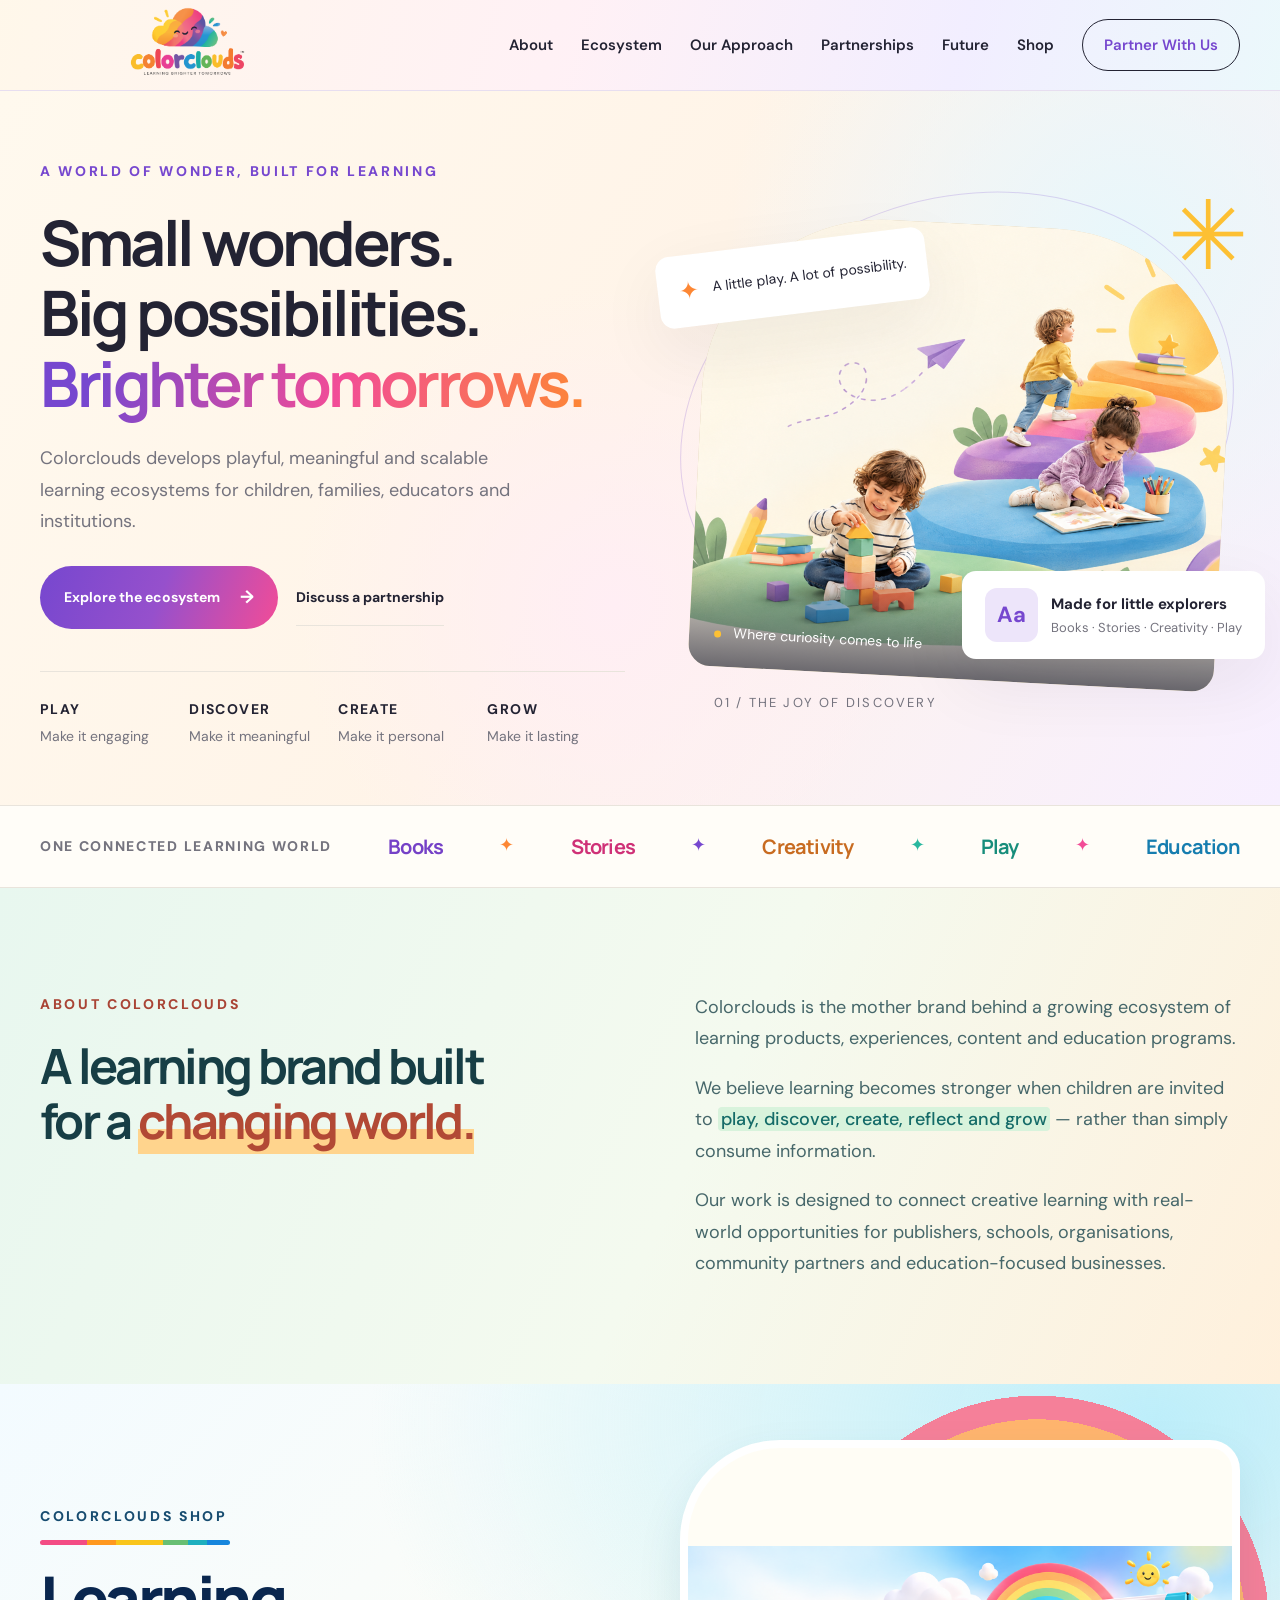
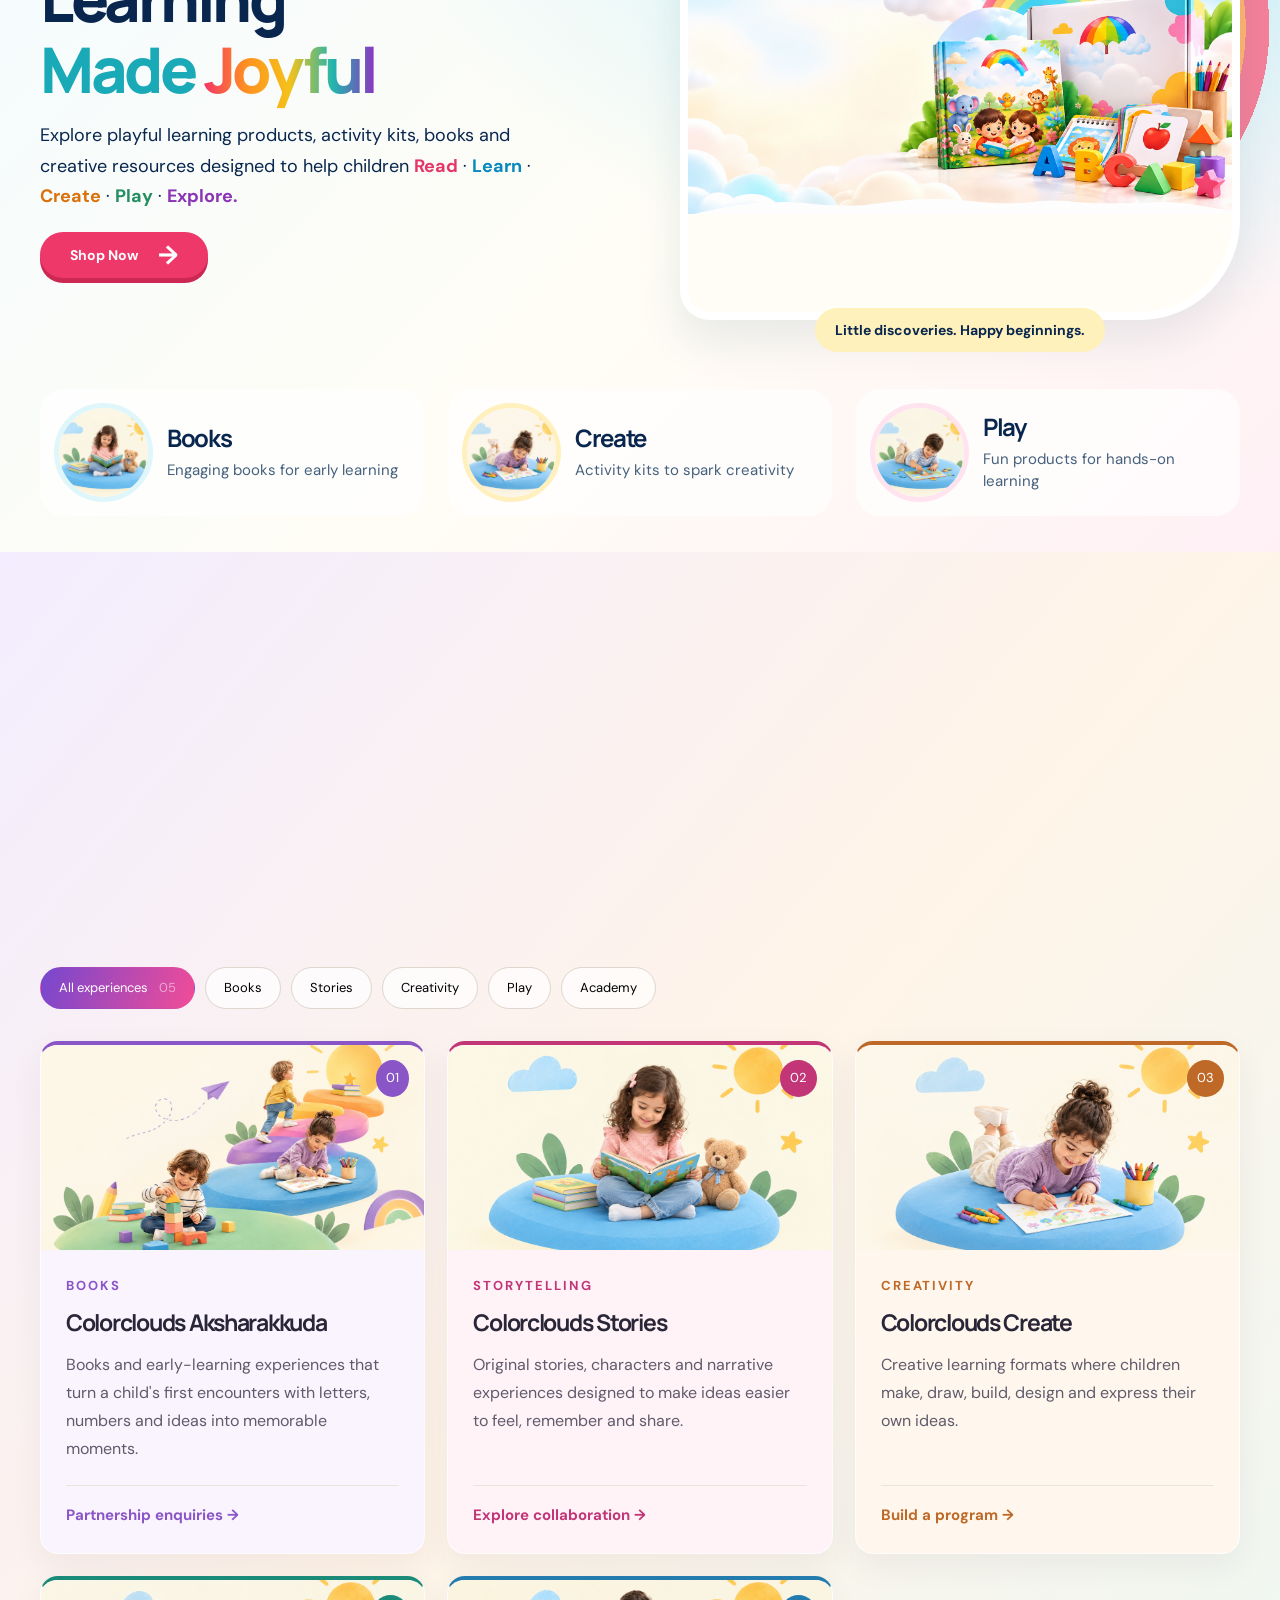
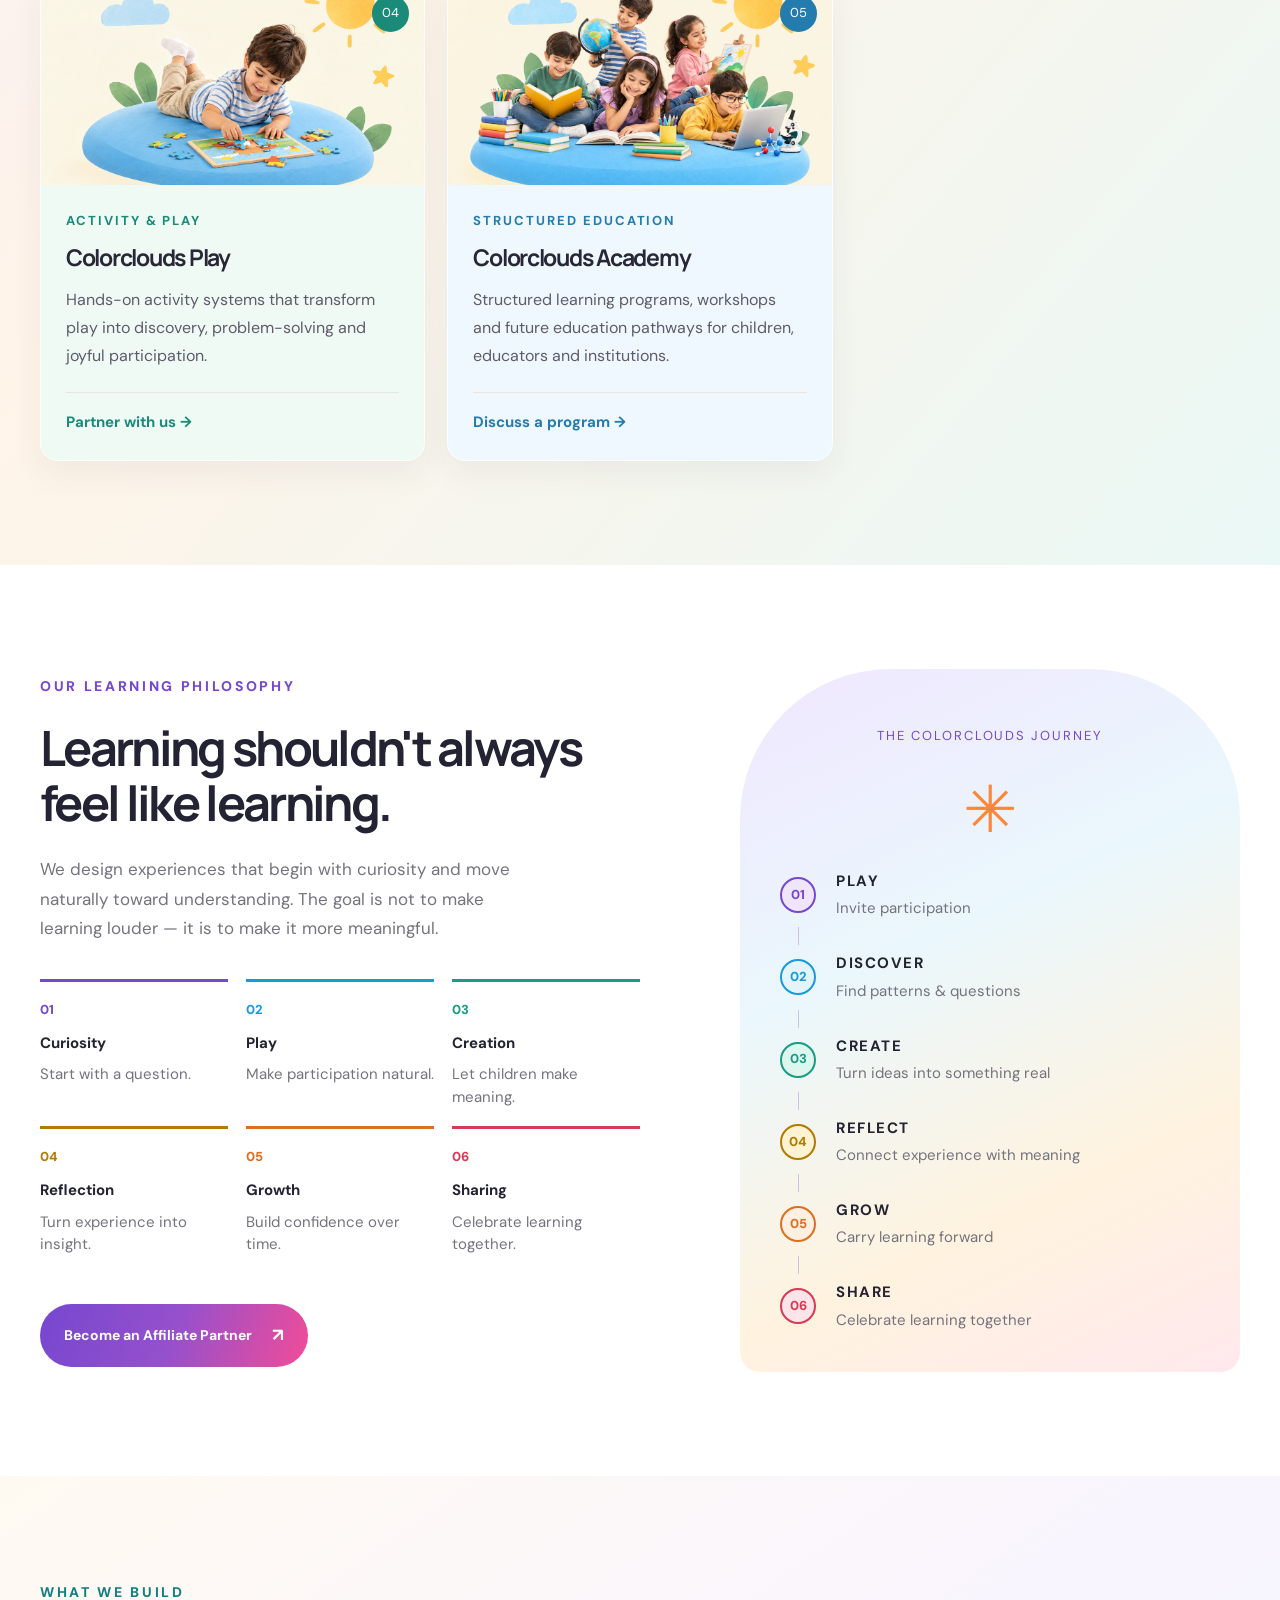
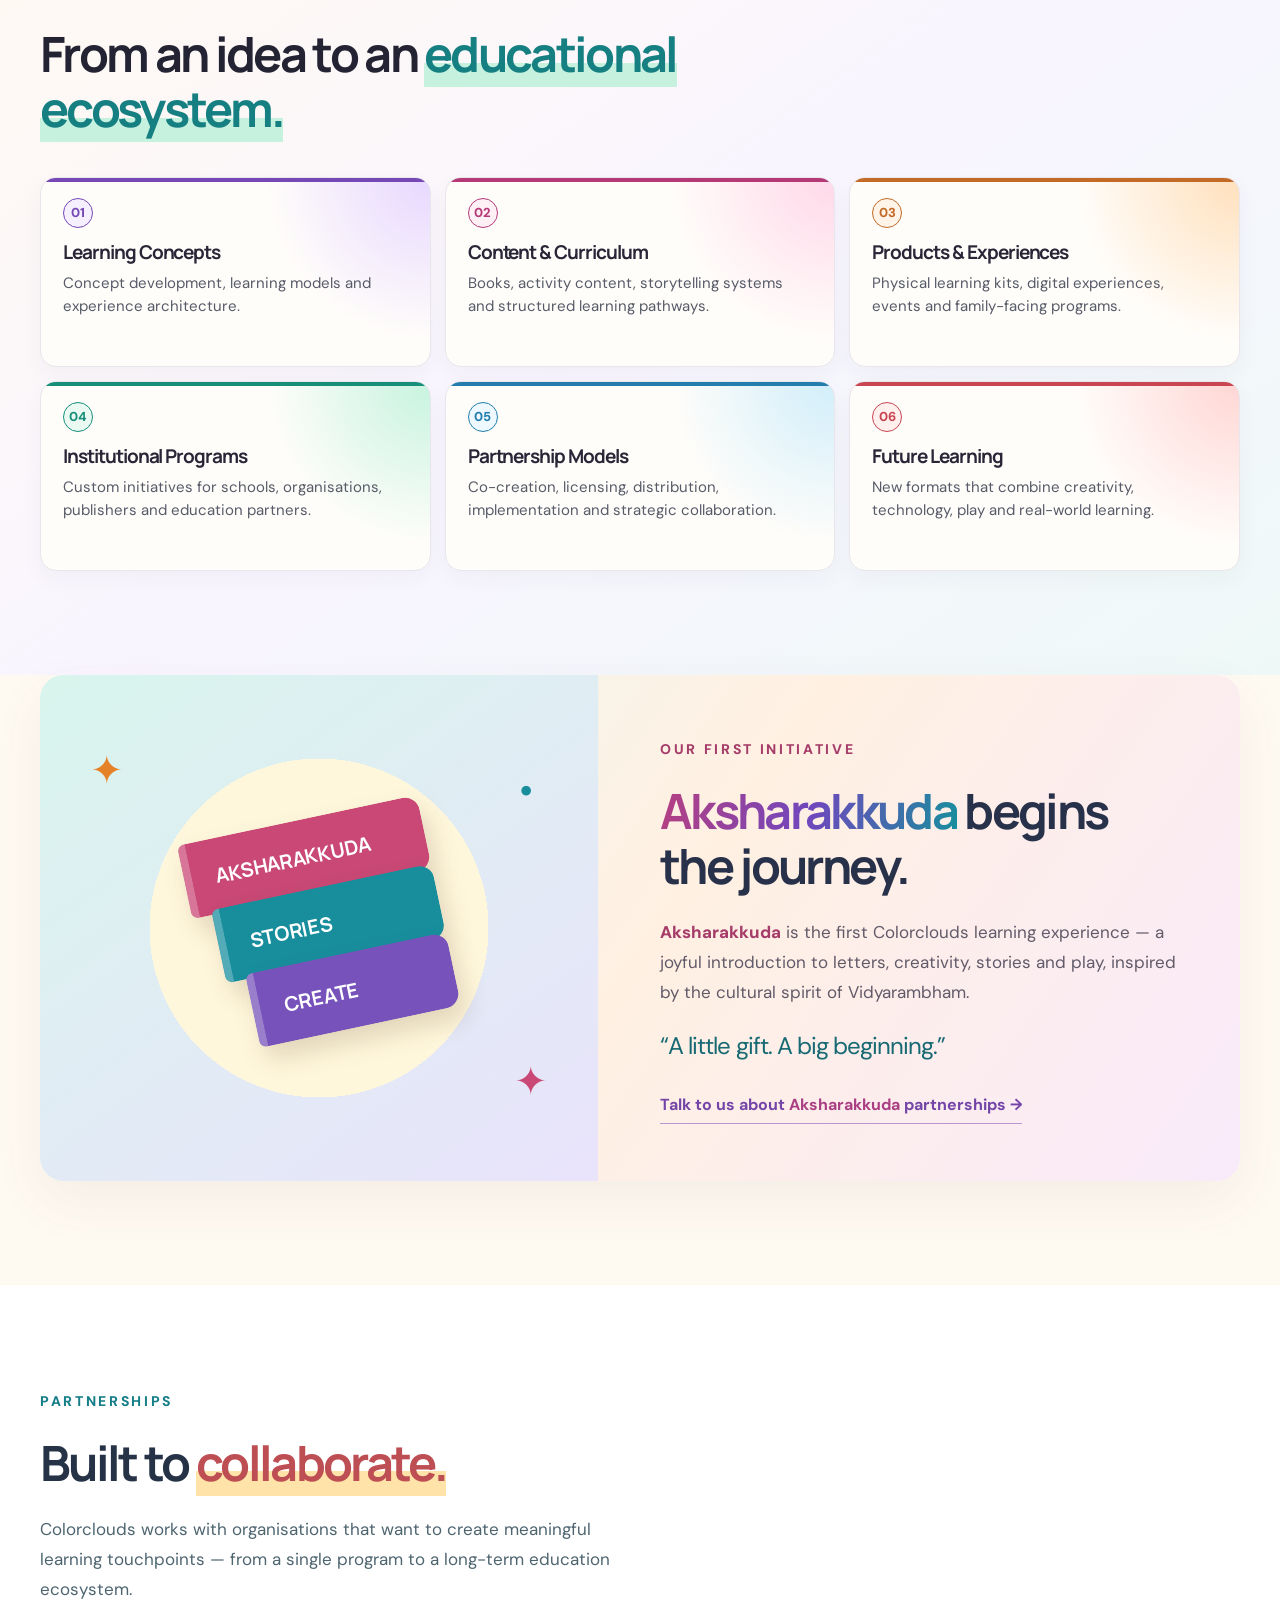
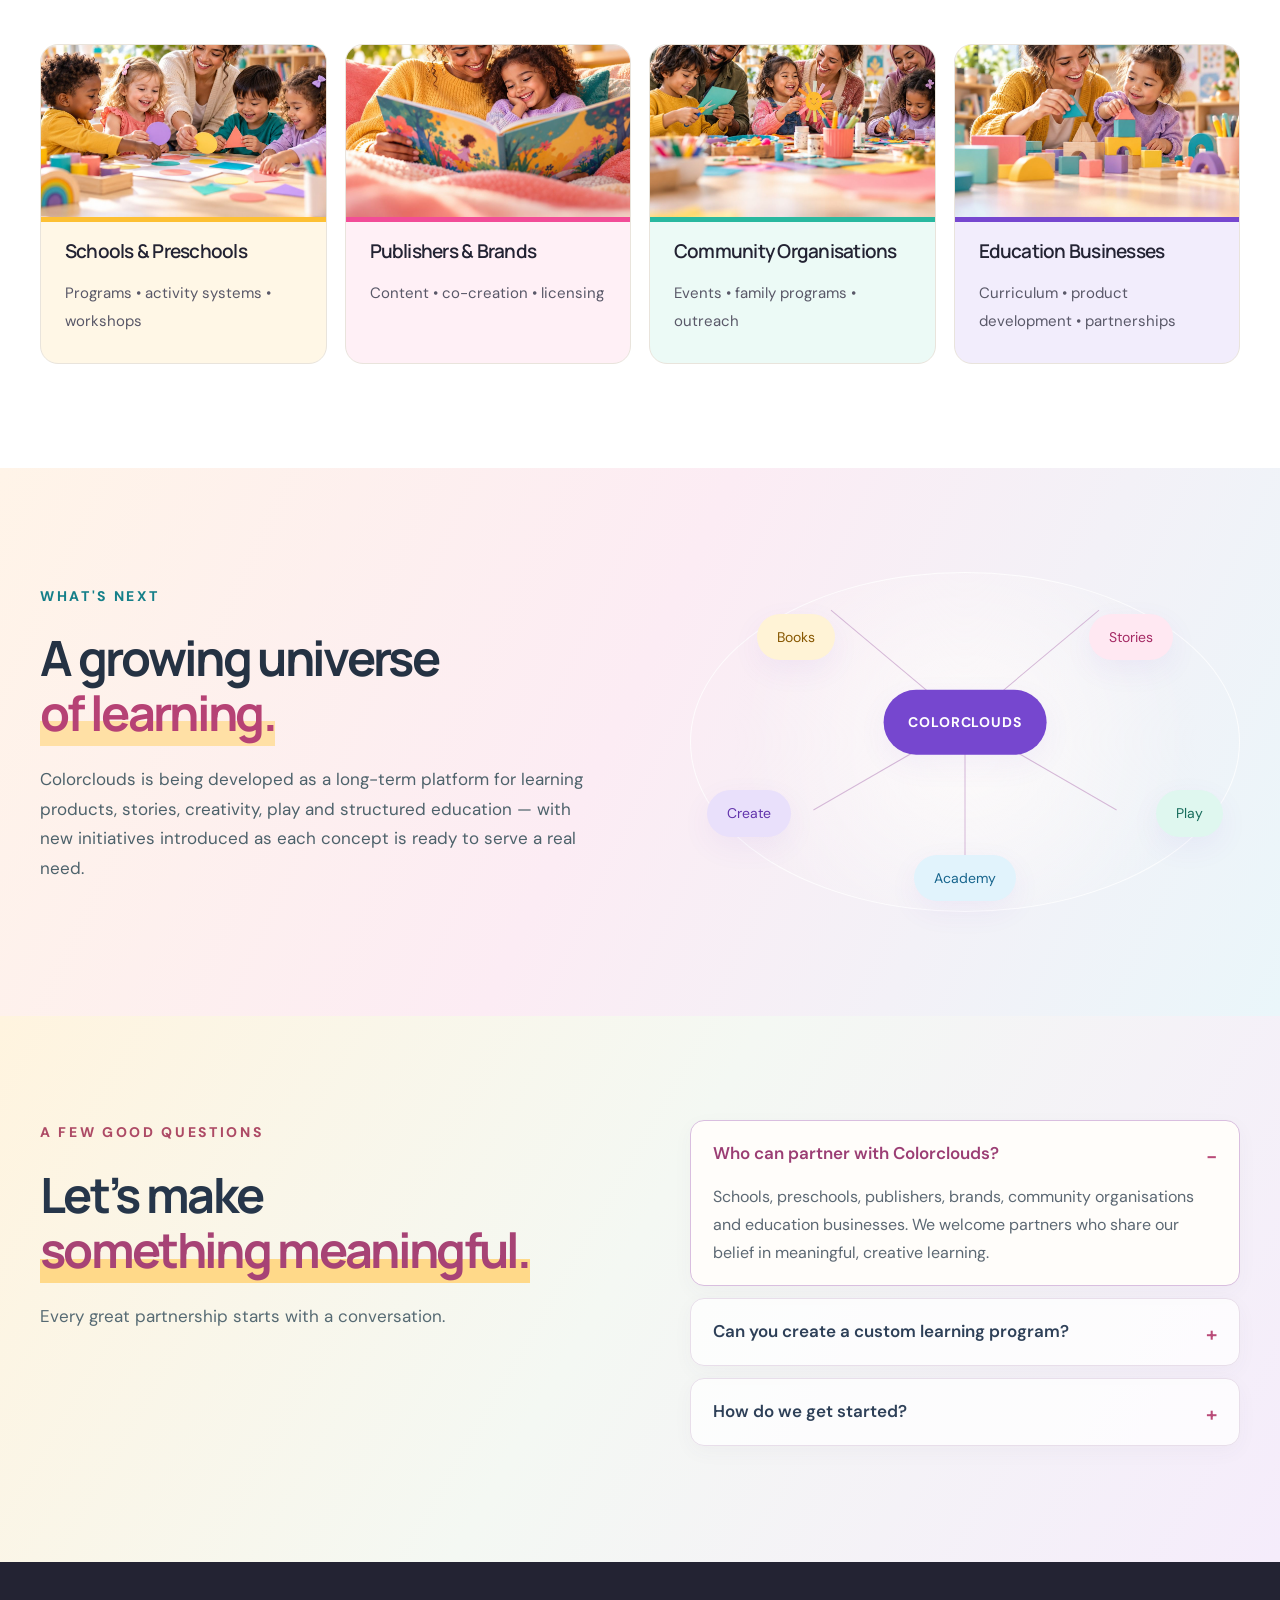
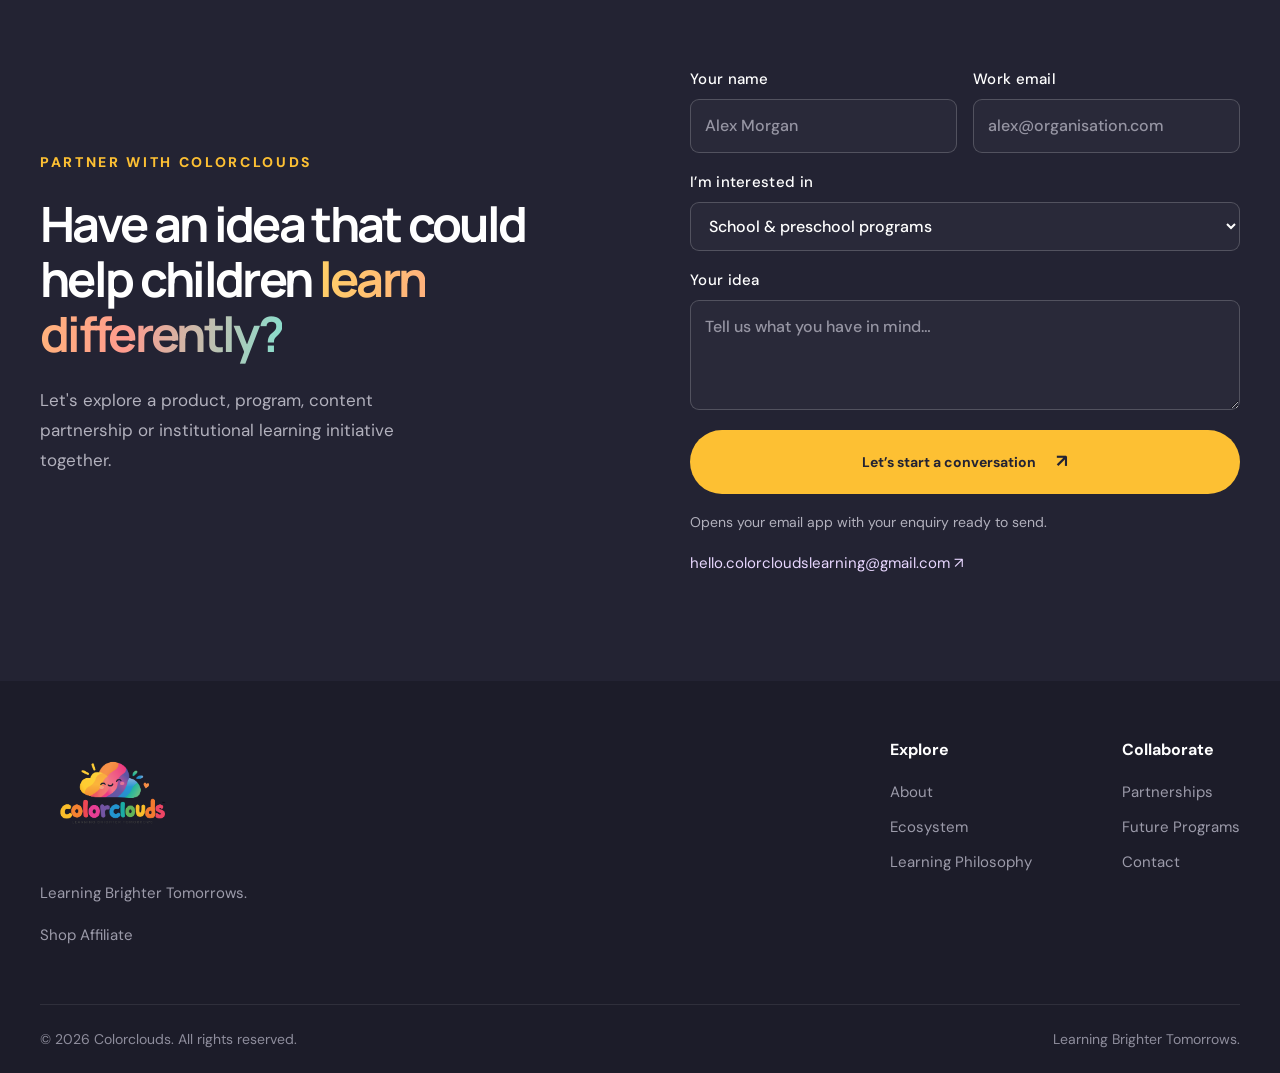
==== commit 0f9994e0: "Update shop feature image and adjust button styles for improved layout" ====
--- a/index.html
+++ b/index.html
@@ -85,7 +85,7 @@
         </div>
         <div class="shop-feature-art">
           <div class="shop-rainbow" aria-hidden="true"></div>
-          <img src="assets/learning-2.jpg" alt="Colourful books and alphabet blocks for playful early learning" loading="lazy">
+          <img src="assets/Dreamy%20Rainbow%20Storybook%20Learning%20Scene.png" alt="Dreamy rainbow storybook learning scene" loading="lazy">
           <span class="shop-art-note">Little discoveries. Happy beginnings.</span>
         </div>
       </div>
--- a/styles.css
+++ b/styles.css
@@ -451,12 +451,13 @@
   background:#ee3869;
   color:white;
   border-radius:50px;
-  padding:17px 36px;
+  padding:10px 36px;
+  line-height:1.2;
   font-size:18px;
   box-shadow:0 5px 0 #cc2854
 }
 .shop-button:hover { background:#d92c5b }
-.shop-button span { font-size:26px }
+.shop-button span { font-size:26px; line-height:1 }
 
 .shop-feature-art { position:relative; padding:34px 0 20px }
 .shop-feature-art>img {
@@ -529,7 +530,7 @@
   .shop-feature h2 { font-size:clamp(36px,7vh,64px); margin-bottom:16px }
   .shop-feature-copy>p { font-size:clamp(15px,2.2vh,18px); margin-bottom:20px }
   .shop-rainbow-line { margin-bottom:18px }
-  .shop-button { padding:12px 30px }
+  .shop-button { padding:10px 30px }
   .shop-category img { width:clamp(64px,11vh,100px); height:clamp(64px,11vh,100px); flex-shrink:0 }
   .shop-category { gap:14px; padding:14px }
   .shop-category h3 { font-size:24px }
@@ -2464,3 +2465,6 @@
     transform:none
   }
 }
+
+/* Keep the shop call to action compact at every screen size. */
+.shop-feature .shop-button { padding-block:10px; }
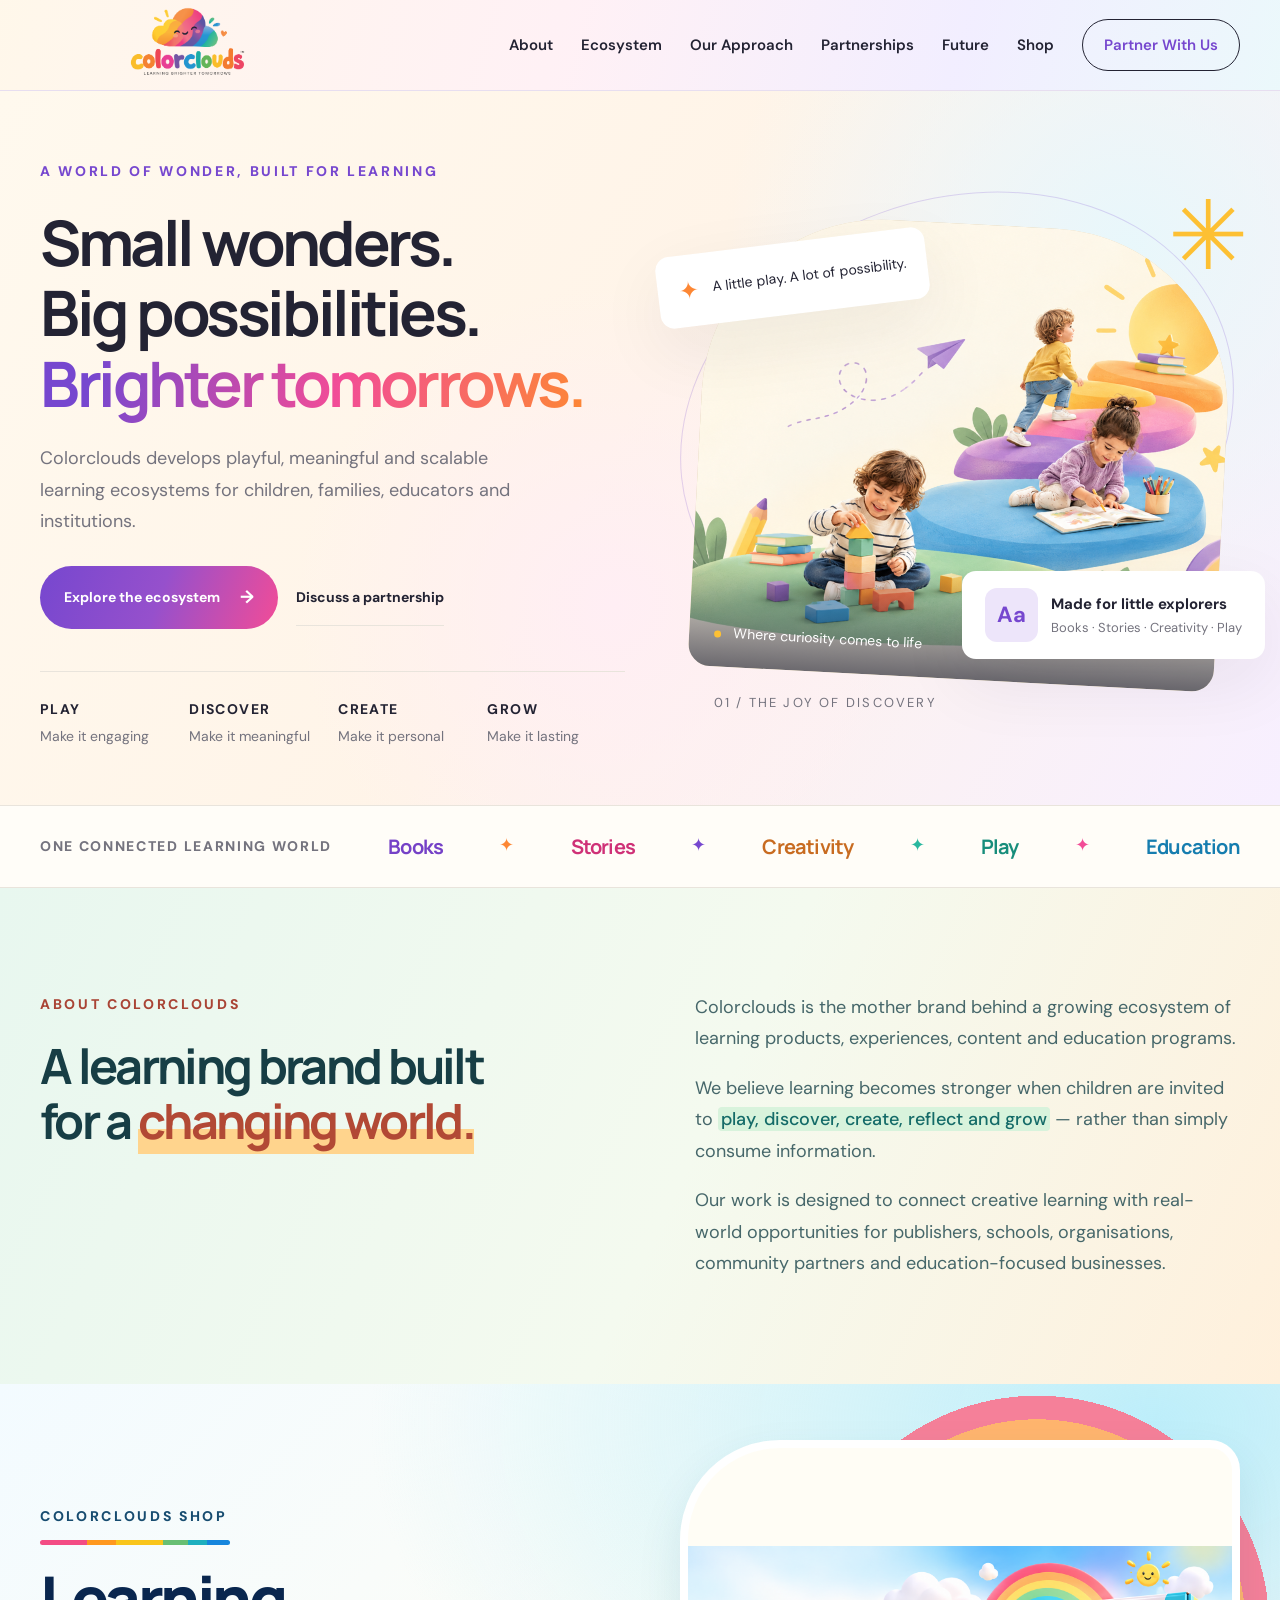
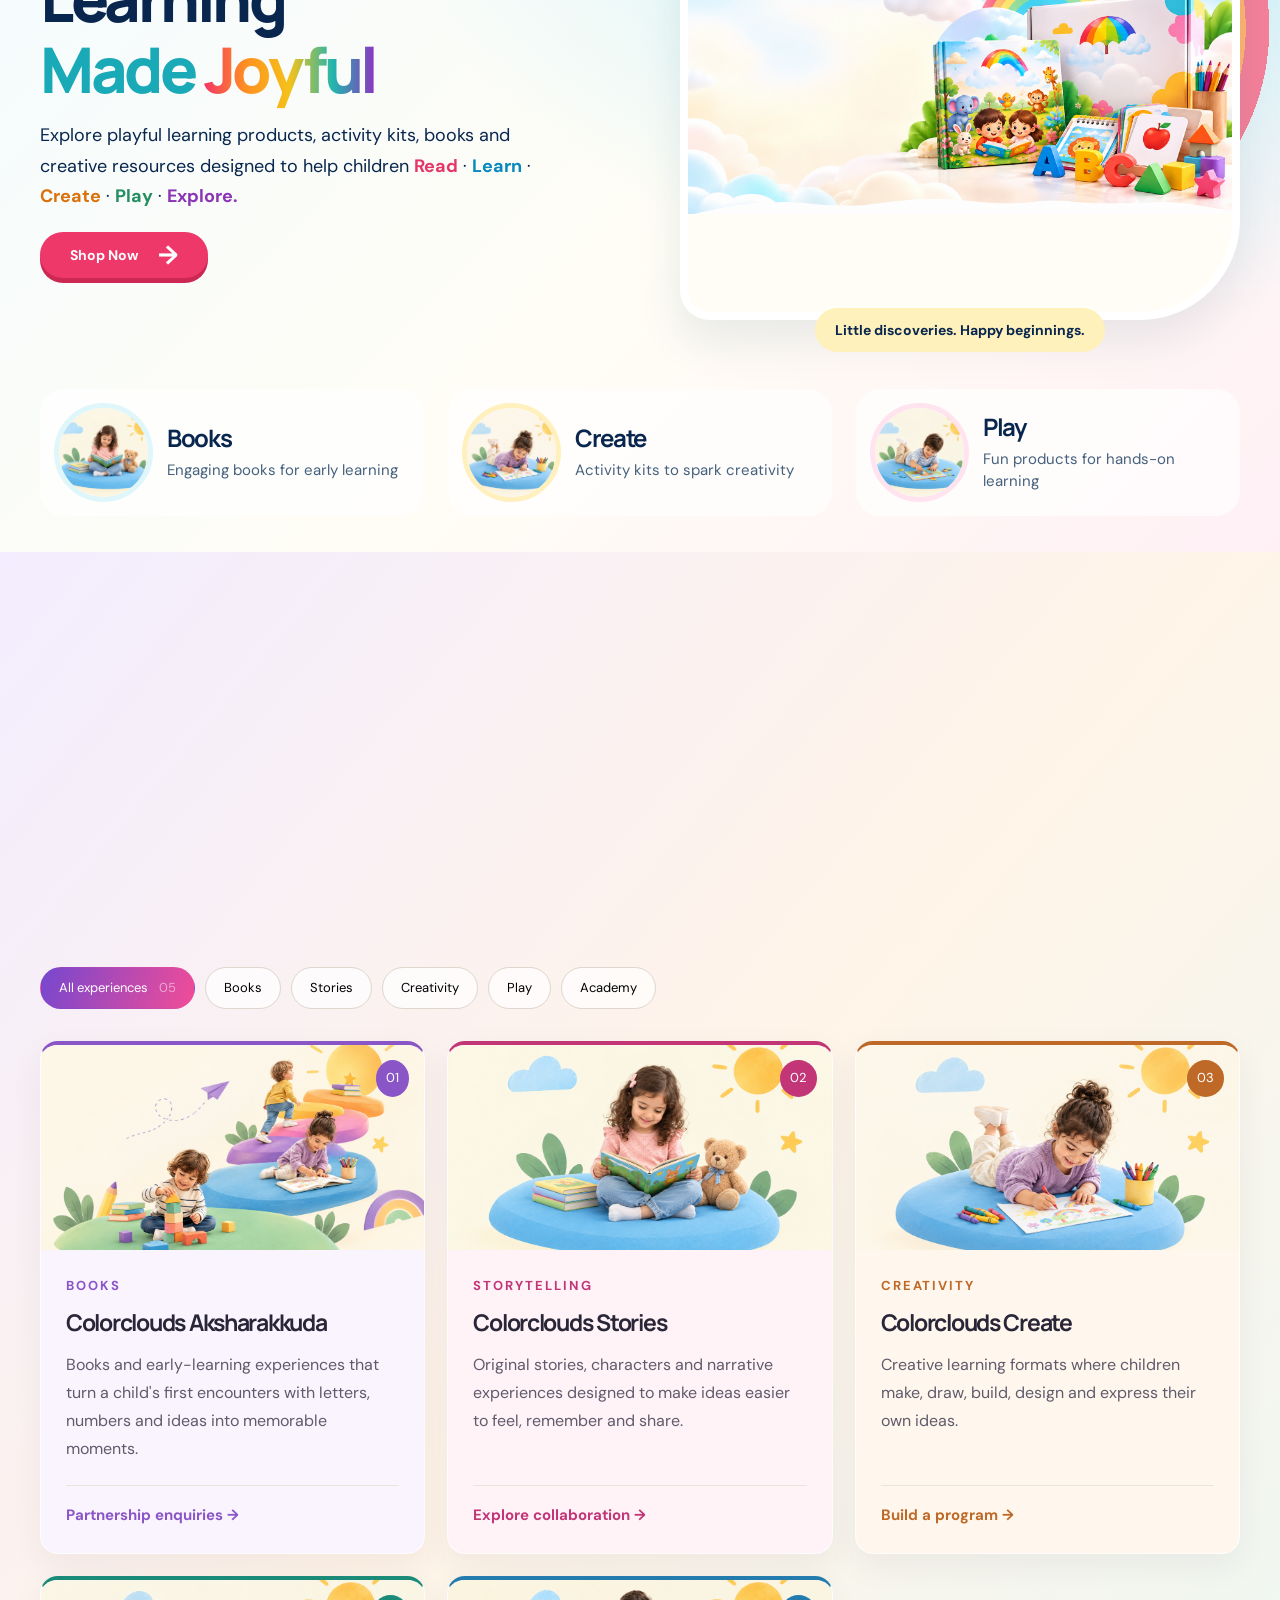
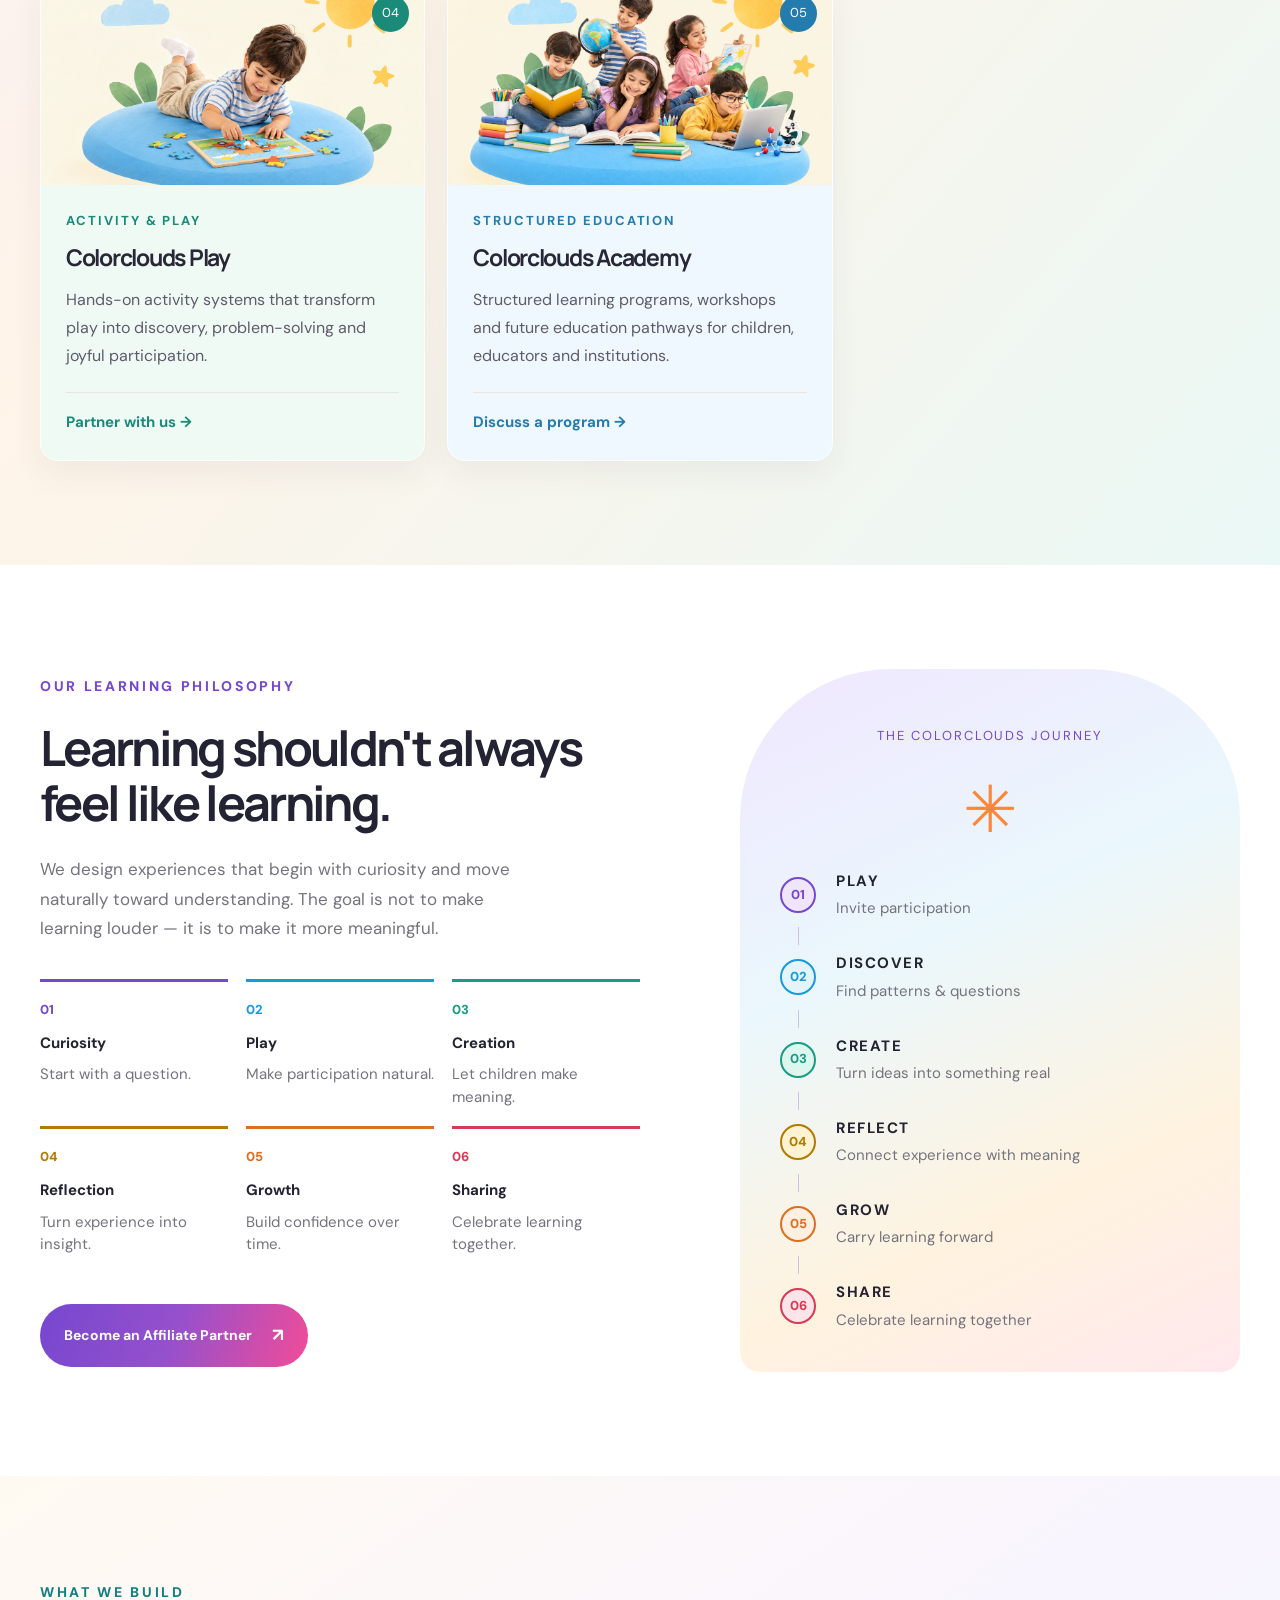
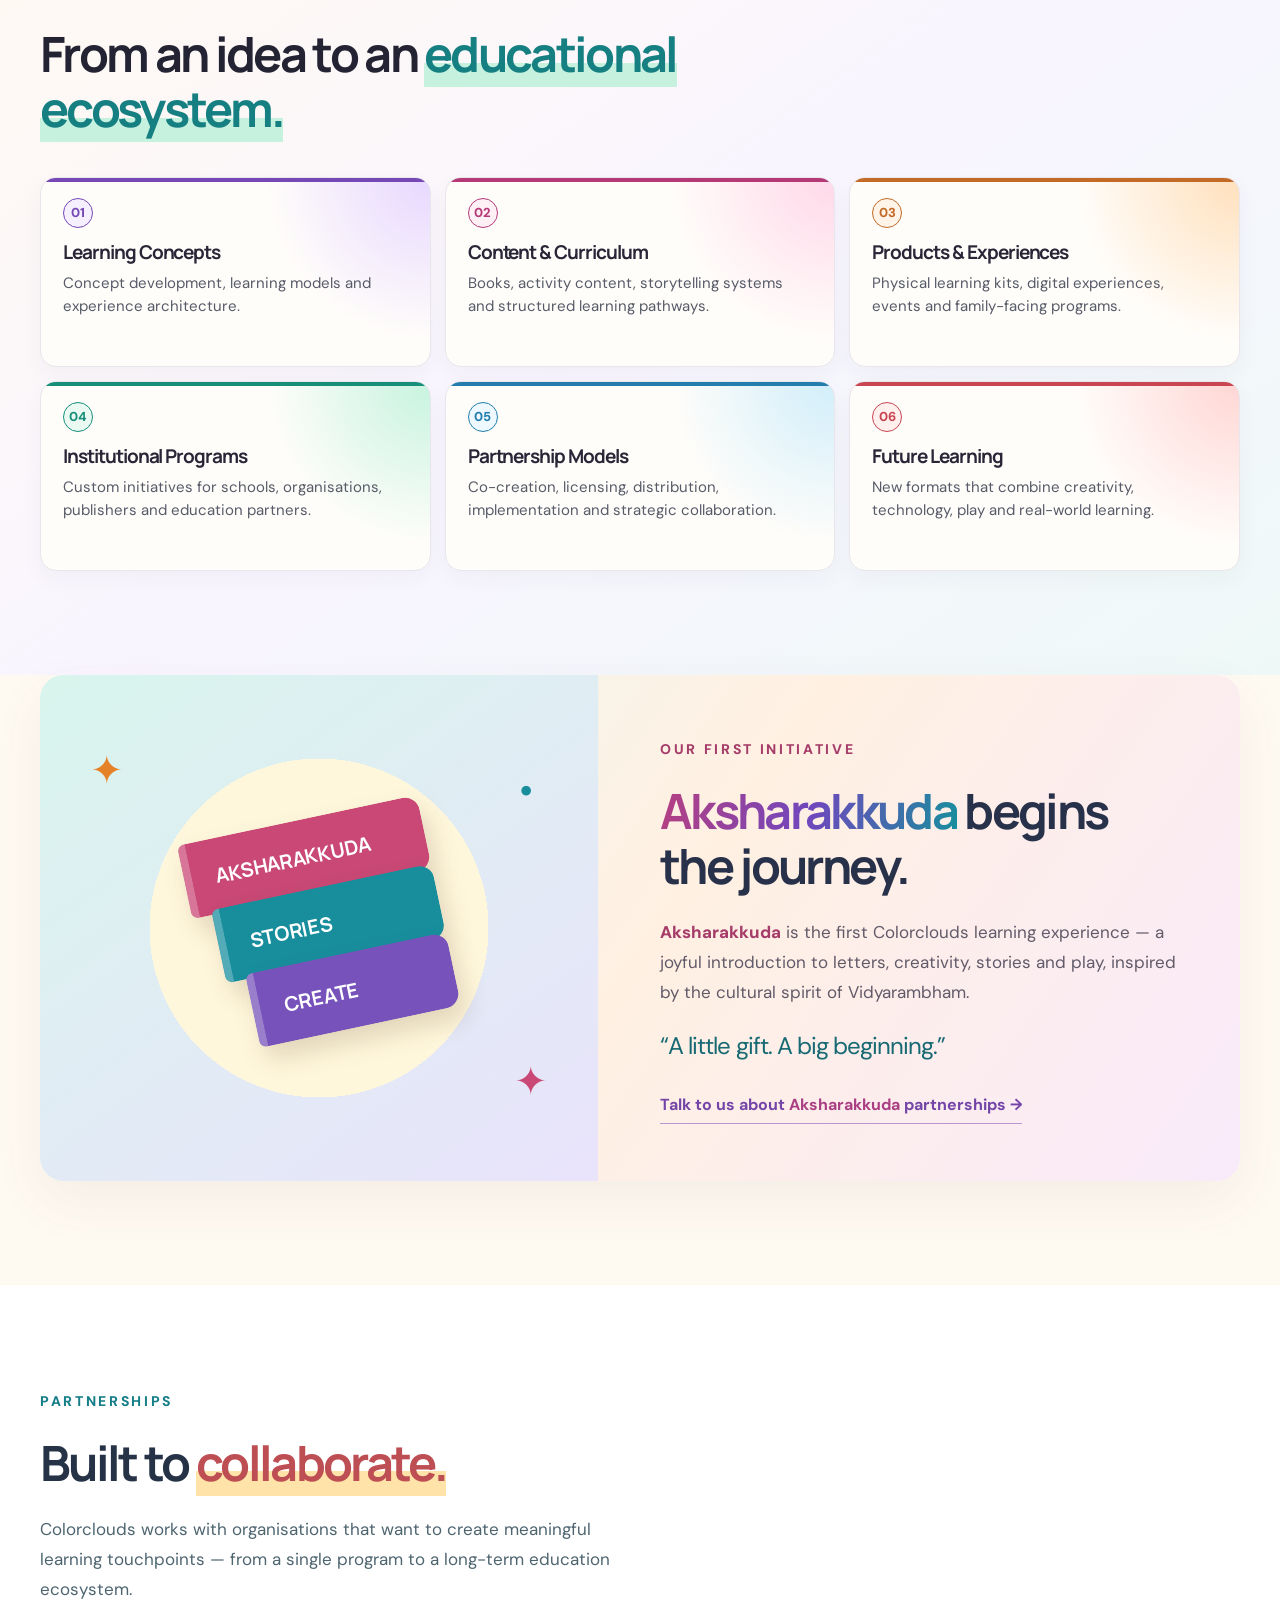
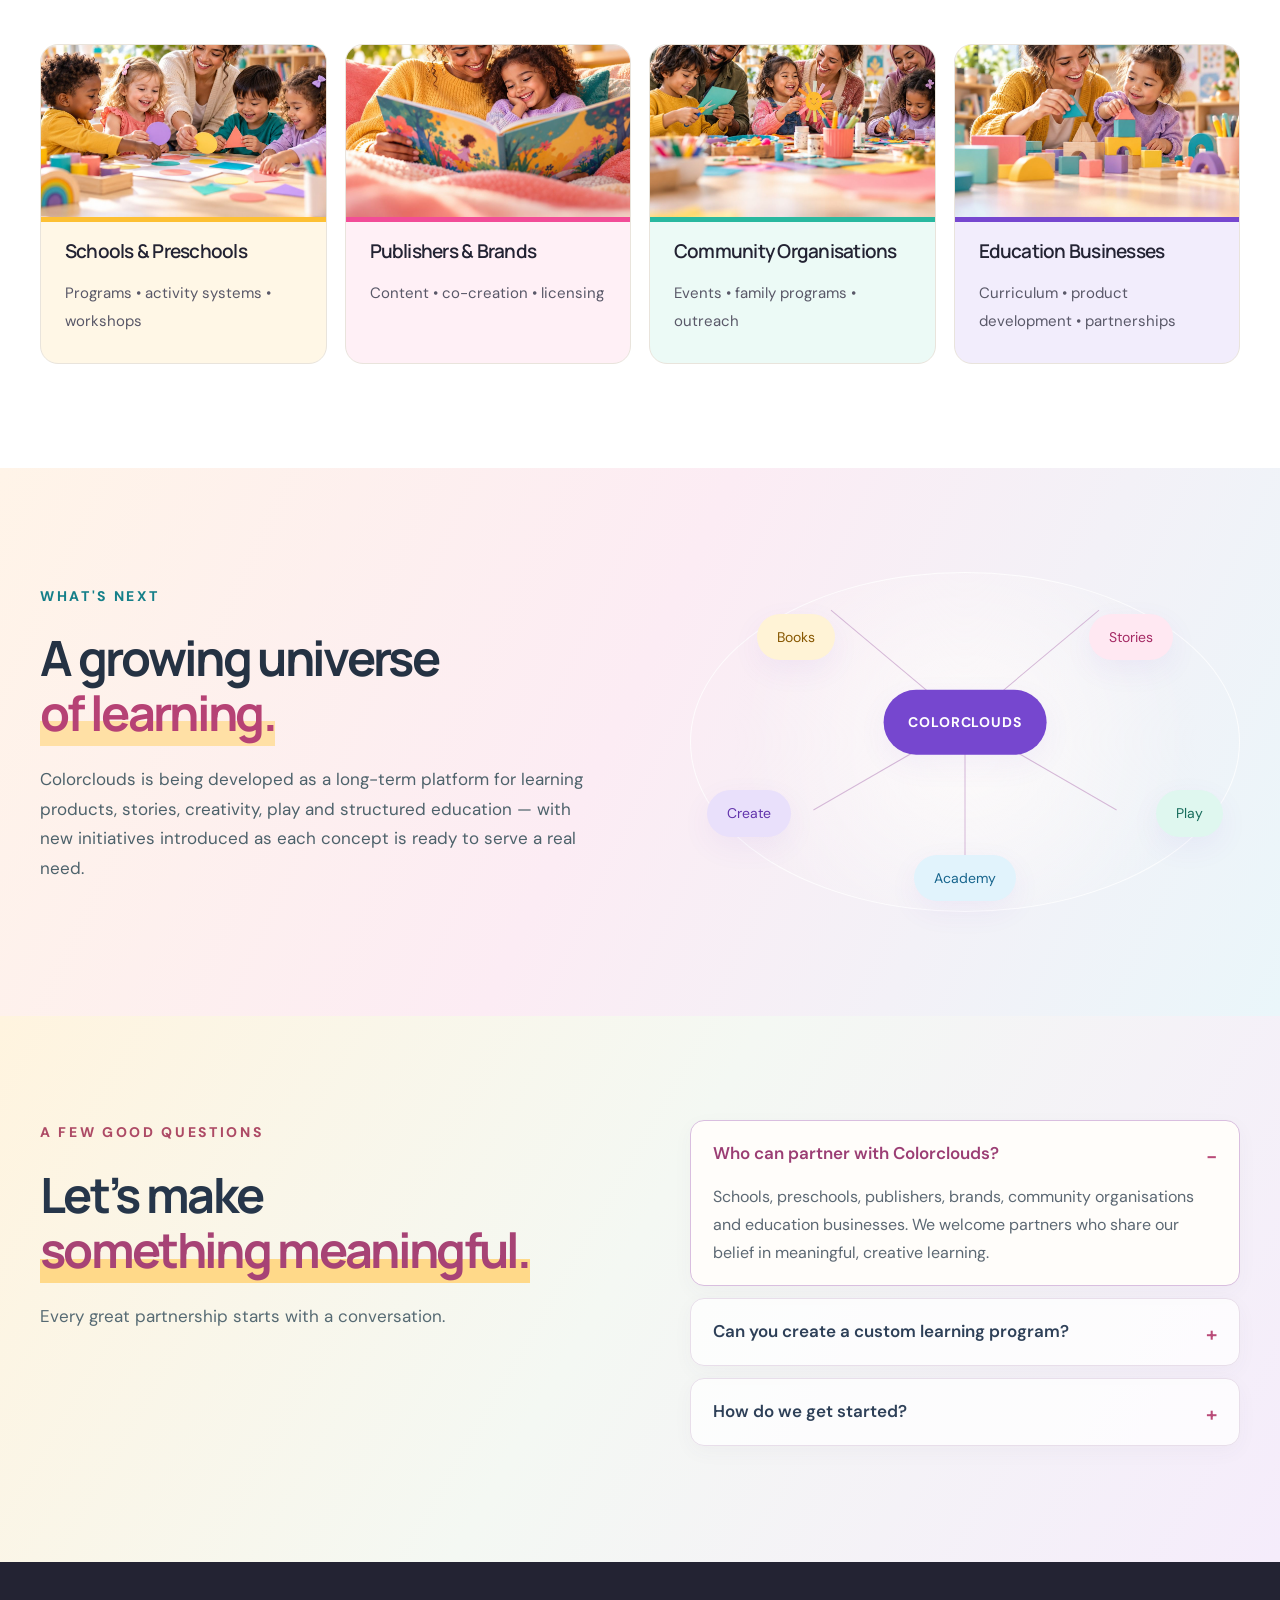
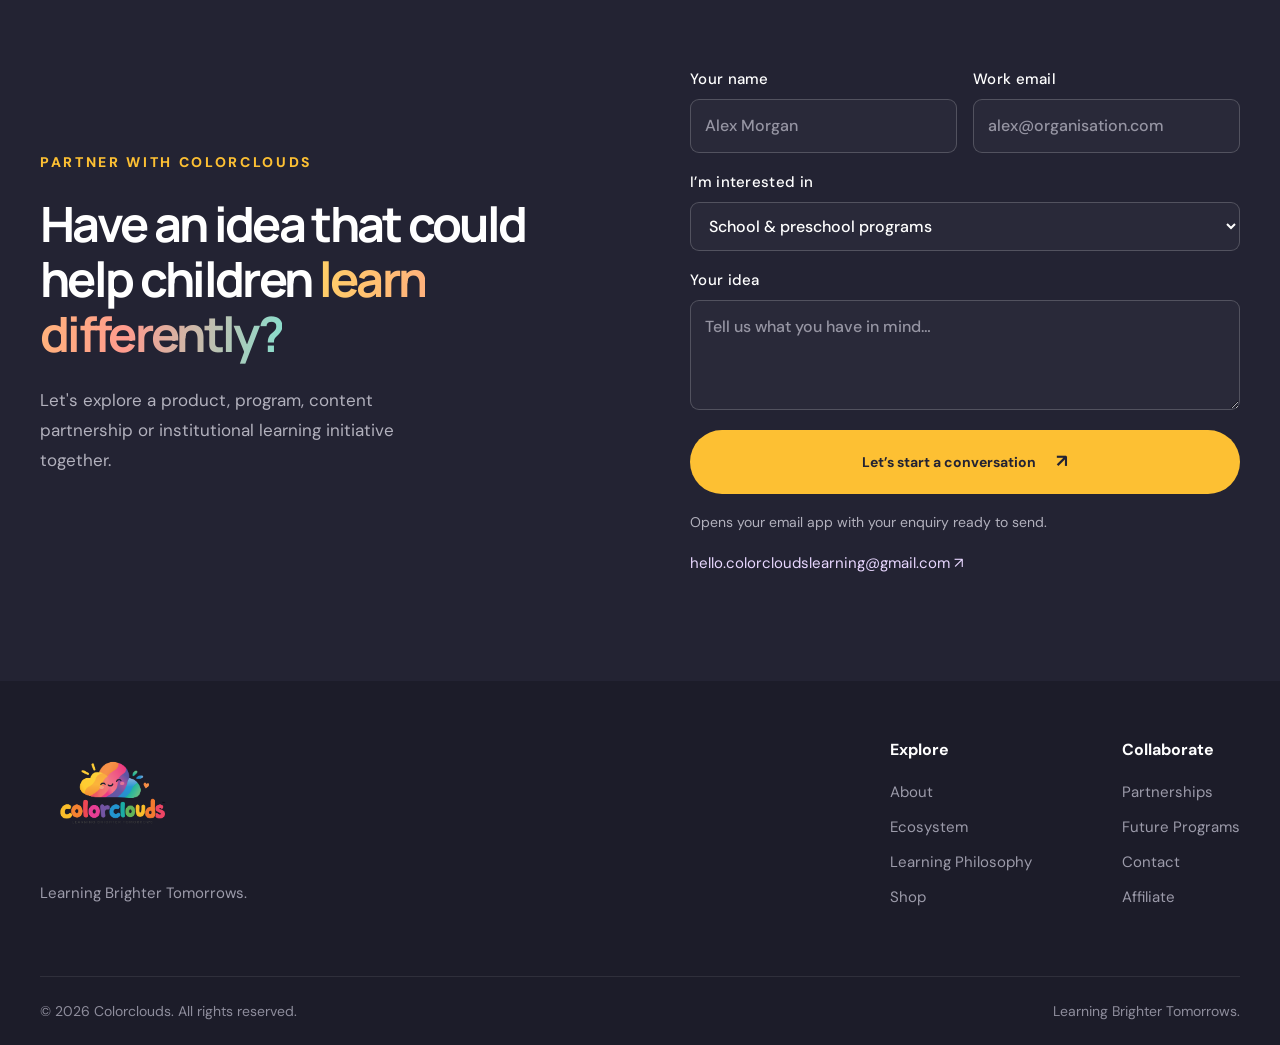
==== commit a60e2b71: "Update styles and footer links for improved layout and functionality" ====
--- a/index.html
+++ b/index.html
@@ -8,7 +8,7 @@
   <link rel="preconnect" href="https://fonts.googleapis.com">
   <link rel="preconnect" href="https://fonts.gstatic.com" crossorigin>
   <link href="https://fonts.googleapis.com/css2?family=Manrope:wght@400;500;600;700;800&family=DM+Sans:wght@400;500;600;700&display=swap" rel="stylesheet">
-  <link rel="stylesheet" href="styles.css?v=20261005-1" />
+  <link rel="stylesheet" href="styles.css?v=20261006-1" />
 </head>
 <body><a class="skip-link" href="#main">Skip to content</a><div class="scroll-progress" aria-hidden="true"></div>
   <header class="site-header" id="top">
@@ -276,12 +276,10 @@
           <img src="assets/colorclouds-logo.png" alt="Colorclouds — Learning Brighter Tomorrows" />
         </a>
         <p>Learning Brighter Tomorrows.</p>
-        <a class="footer-shop" href="https://shop.colorclouds.in">Shop</a>
-        <a class="footer-shop" href="https://colorclouds.in/affiliate-program/">Affiliate</a>
       </div>
       <div class="footer-links">
-        <div><b>Explore</b><a href="#about">About</a><a href="#ecosystem">Ecosystem</a><a href="#approach">Learning Philosophy</a></div>
-        <div><b>Collaborate</b><a href="#partnerships">Partnerships</a><a href="#future">Future Programs</a><a href="#contact">Contact</a></div>
+        <div><b>Explore</b><a href="#about">About</a><a href="#ecosystem">Ecosystem</a><a href="#approach">Learning Philosophy</a><a href="https://shop.colorclouds.in/">Shop</a></div>
+        <div><b>Collaborate</b><a href="#partnerships">Partnerships</a><a href="#future">Future Programs</a><a href="#contact">Contact</a><a href="https://colorclouds.in/affiliate-program/">Affiliate</a></div>
       </div>
     </div>
     <div class="container footer-bottom">
--- a/styles.css
+++ b/styles.css
@@ -2467,4 +2467,10 @@
 }
 
 /* Keep the shop call to action compact at every screen size. */
-.shop-feature .shop-button { padding-block:10px; }
+.shop-feature .shop-button {
+  padding:10px 30px;
+  font-size:14px;
+  line-height:1.2;
+  gap:20px;
+}
+.shop-feature .shop-button span { font-size:26px; line-height:1; }
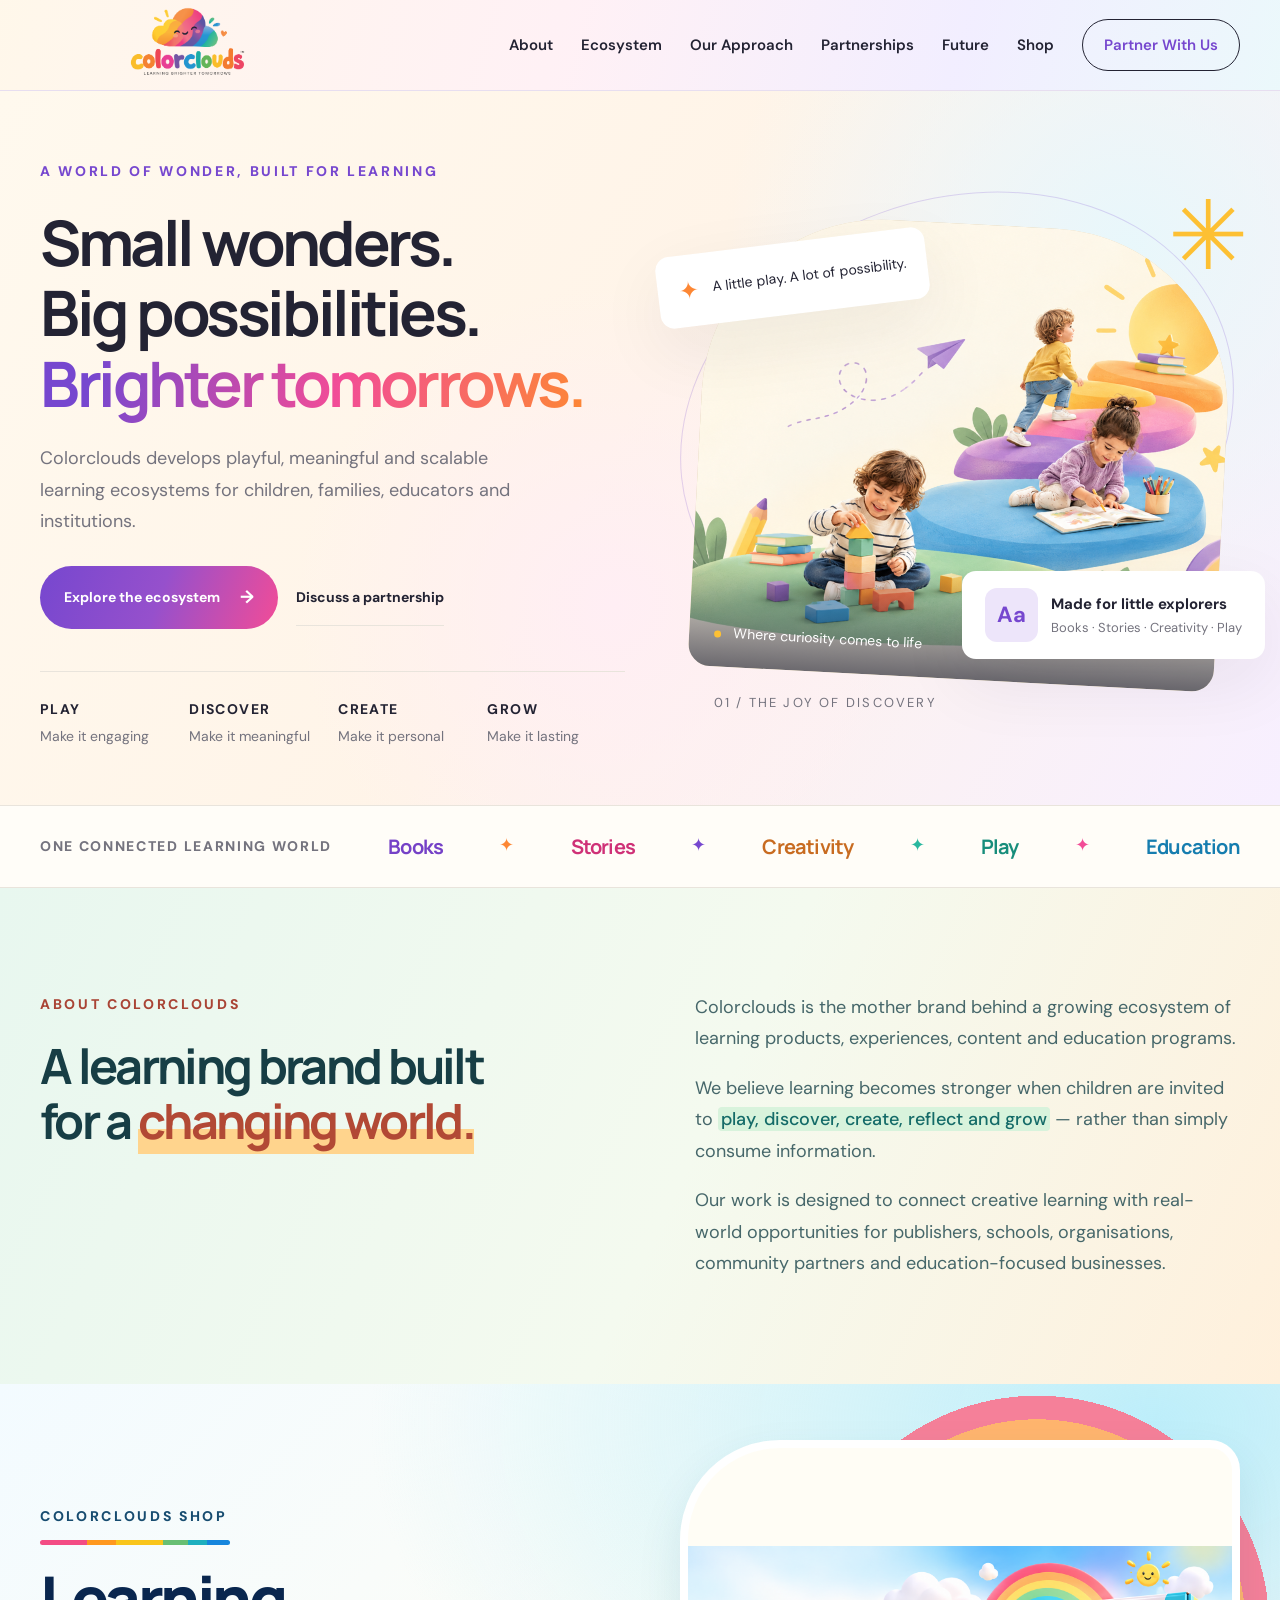
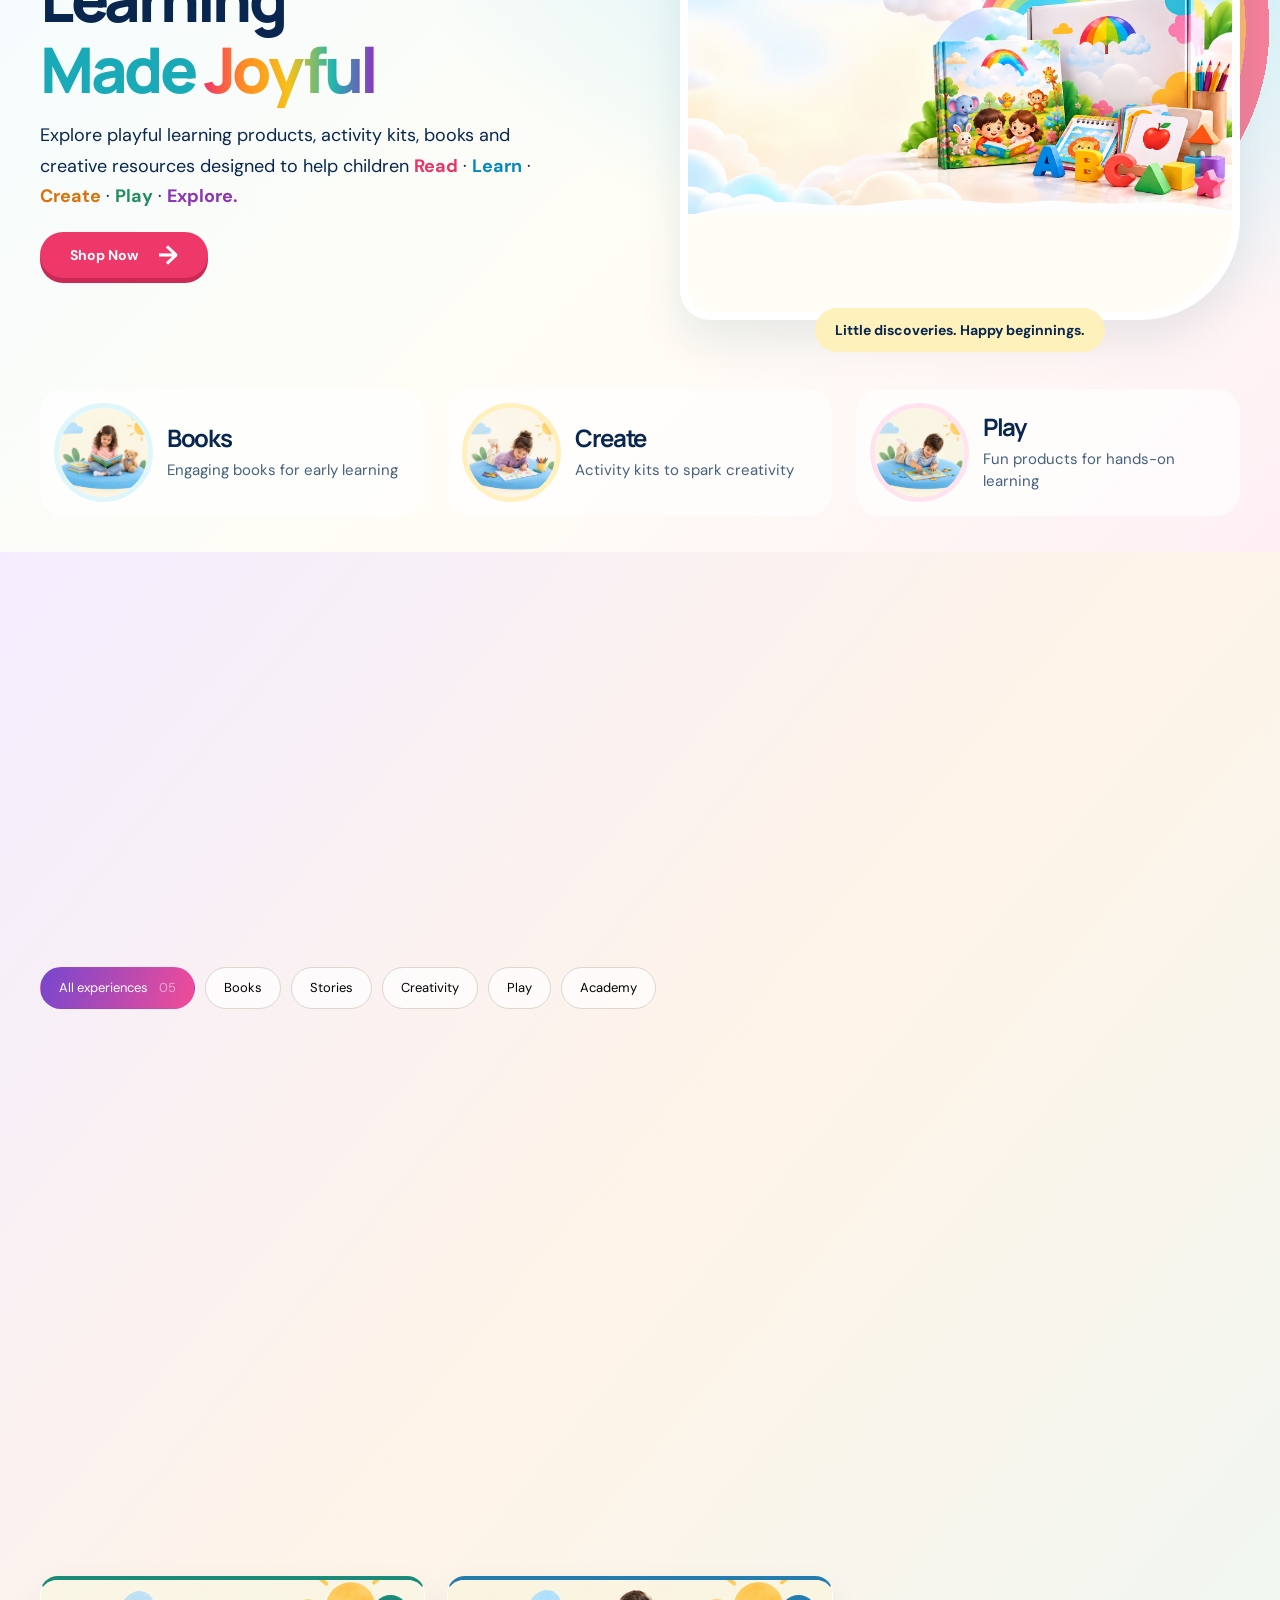
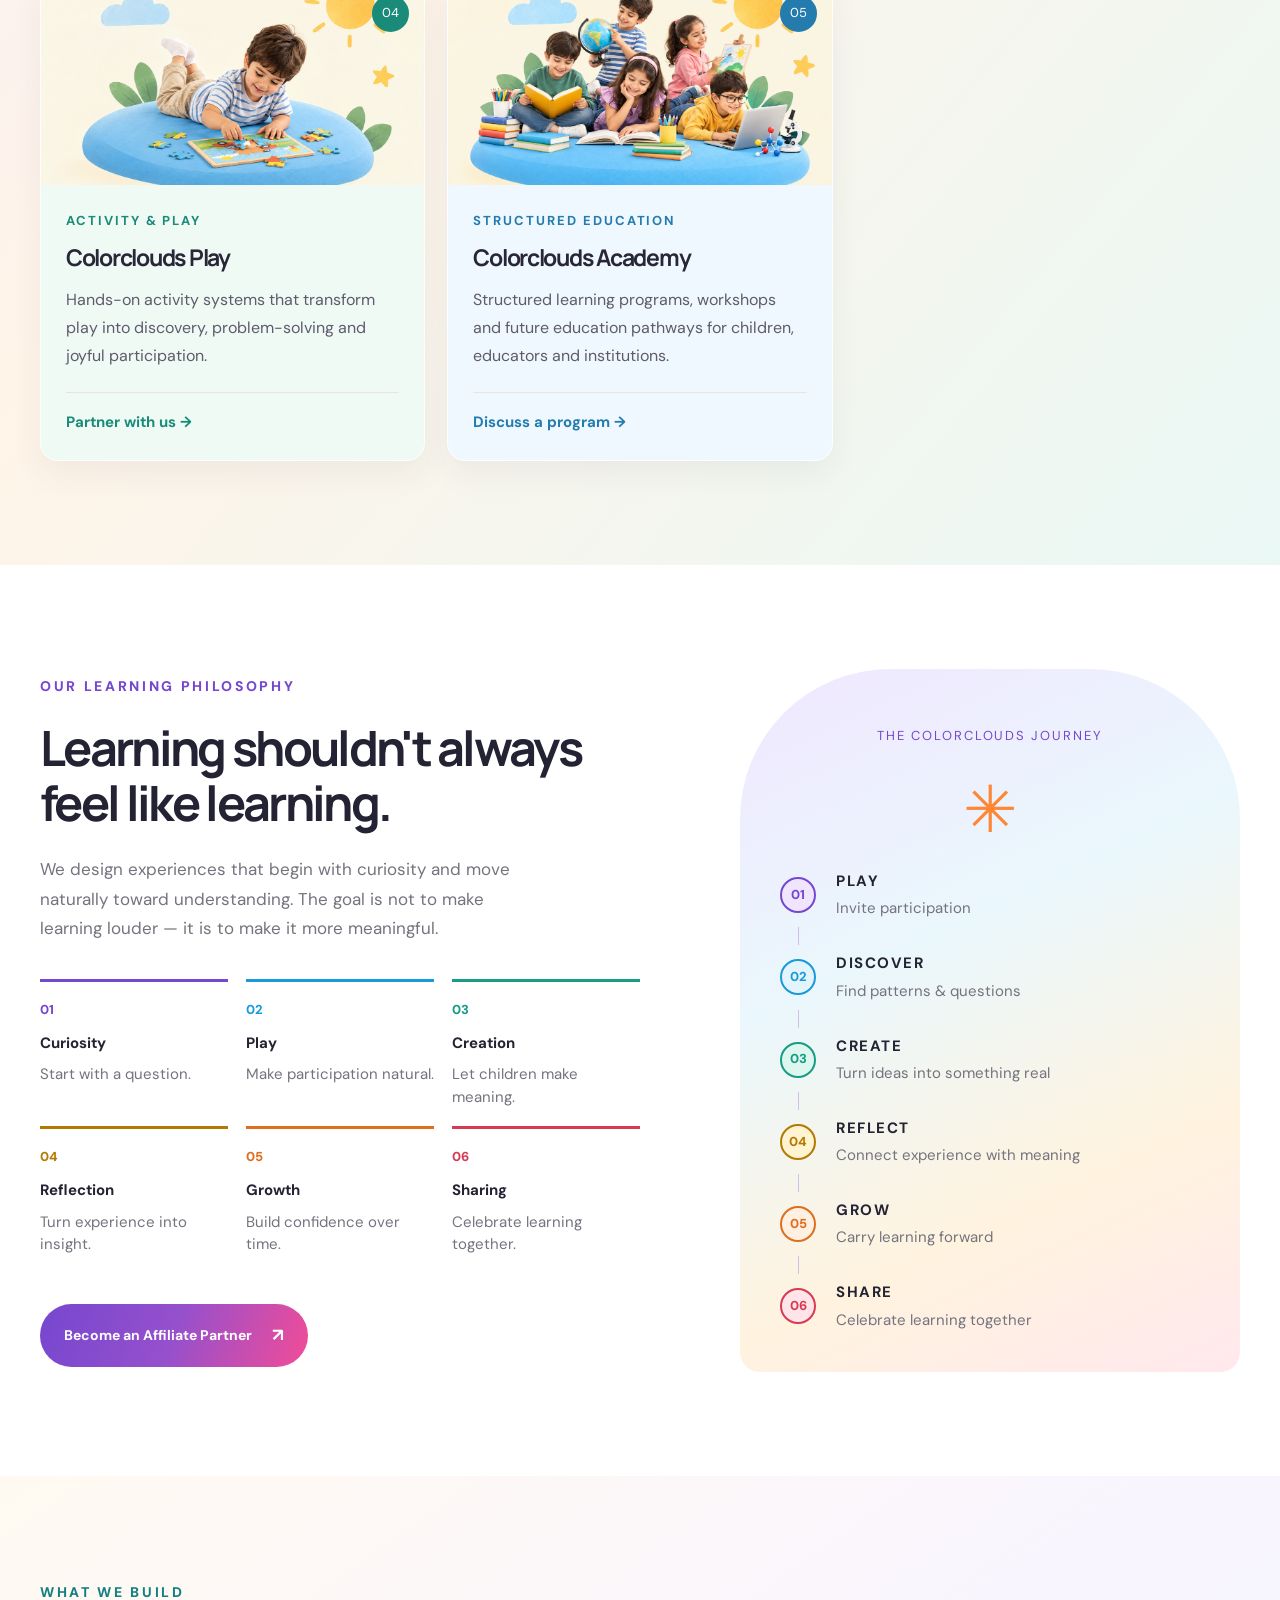
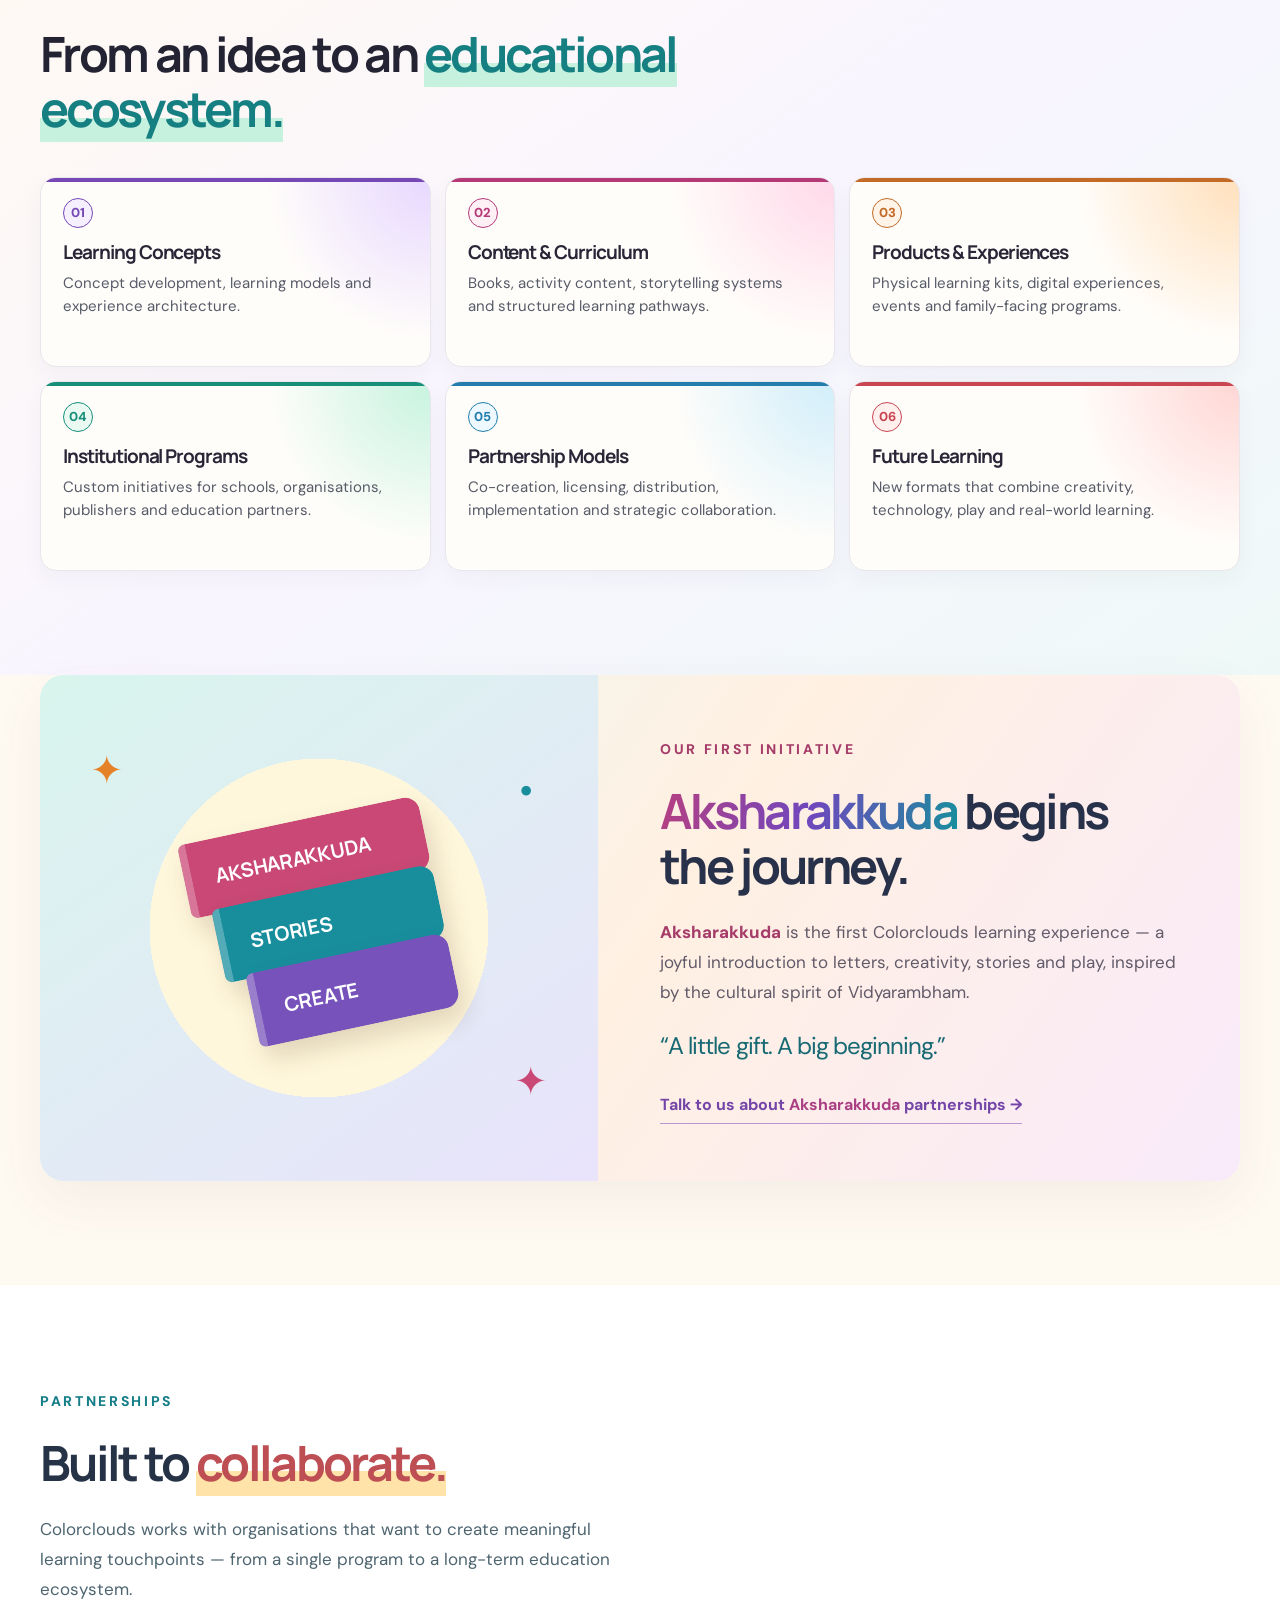
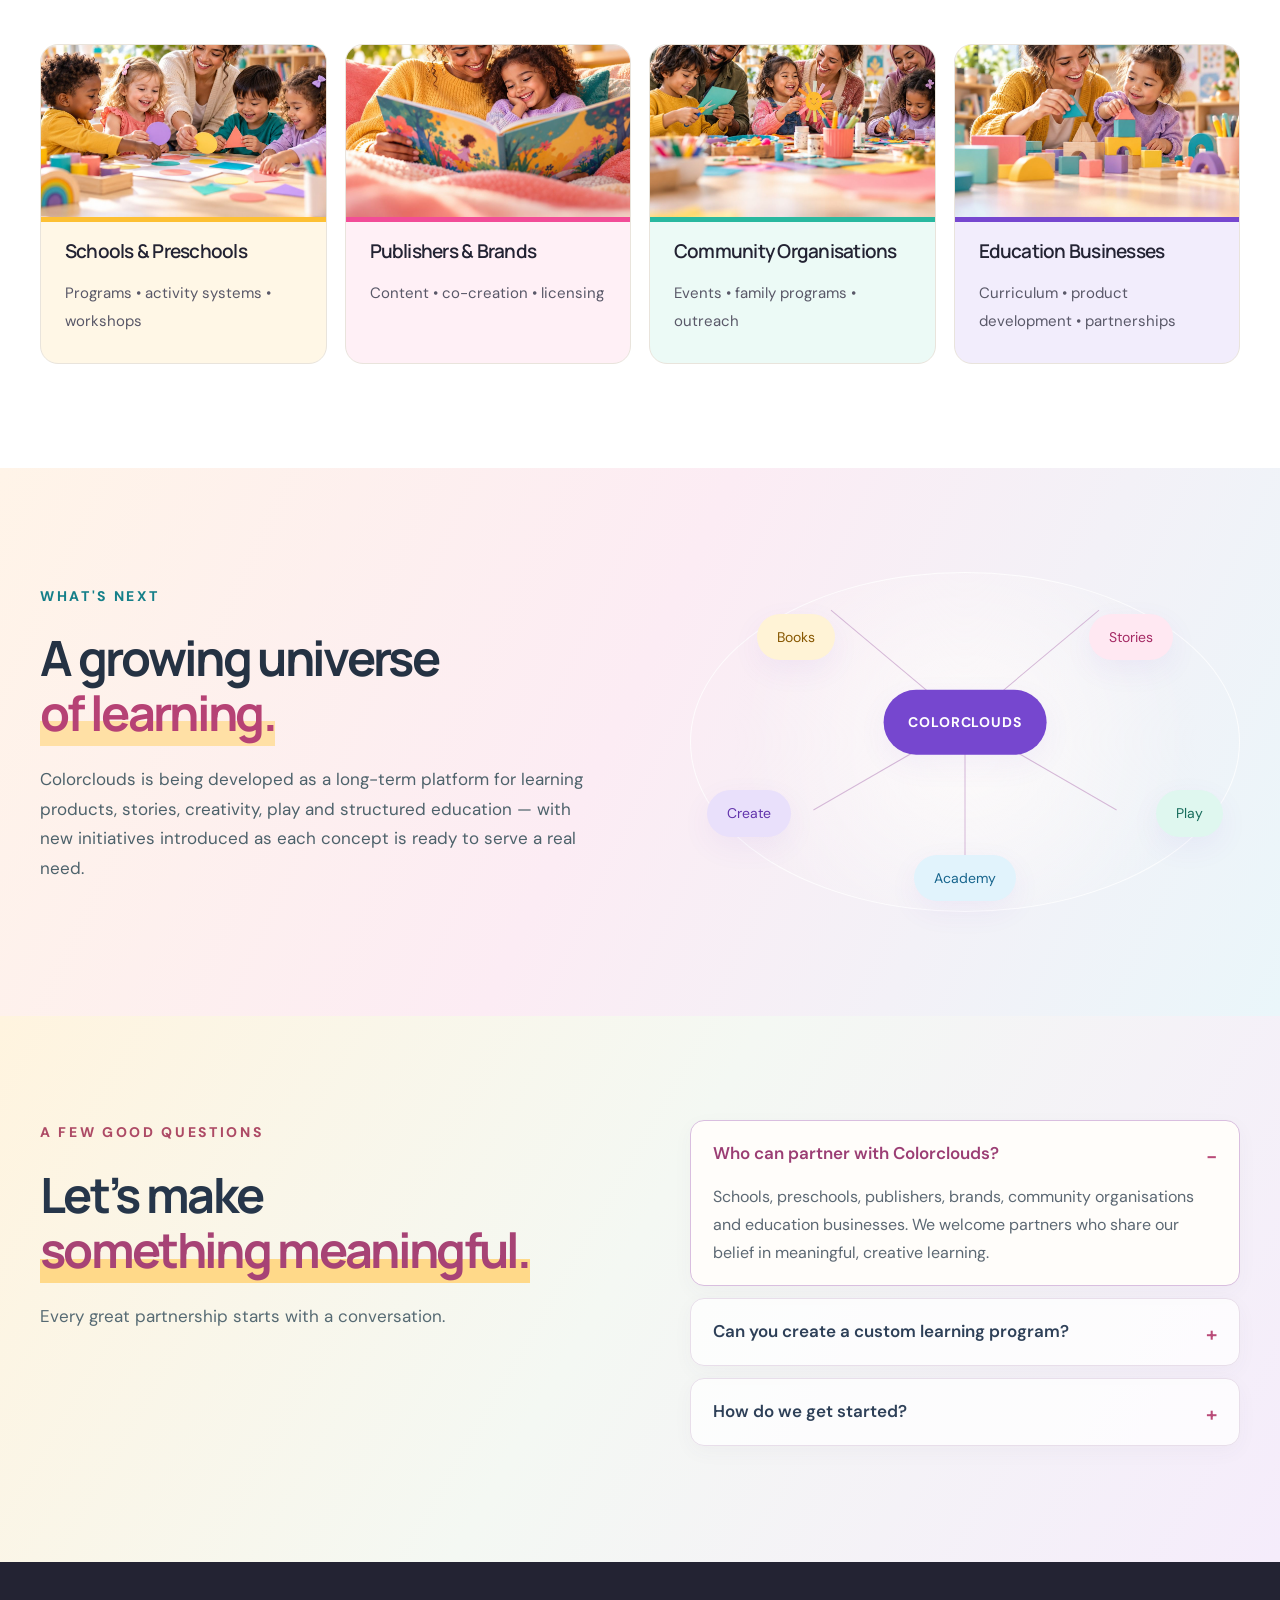
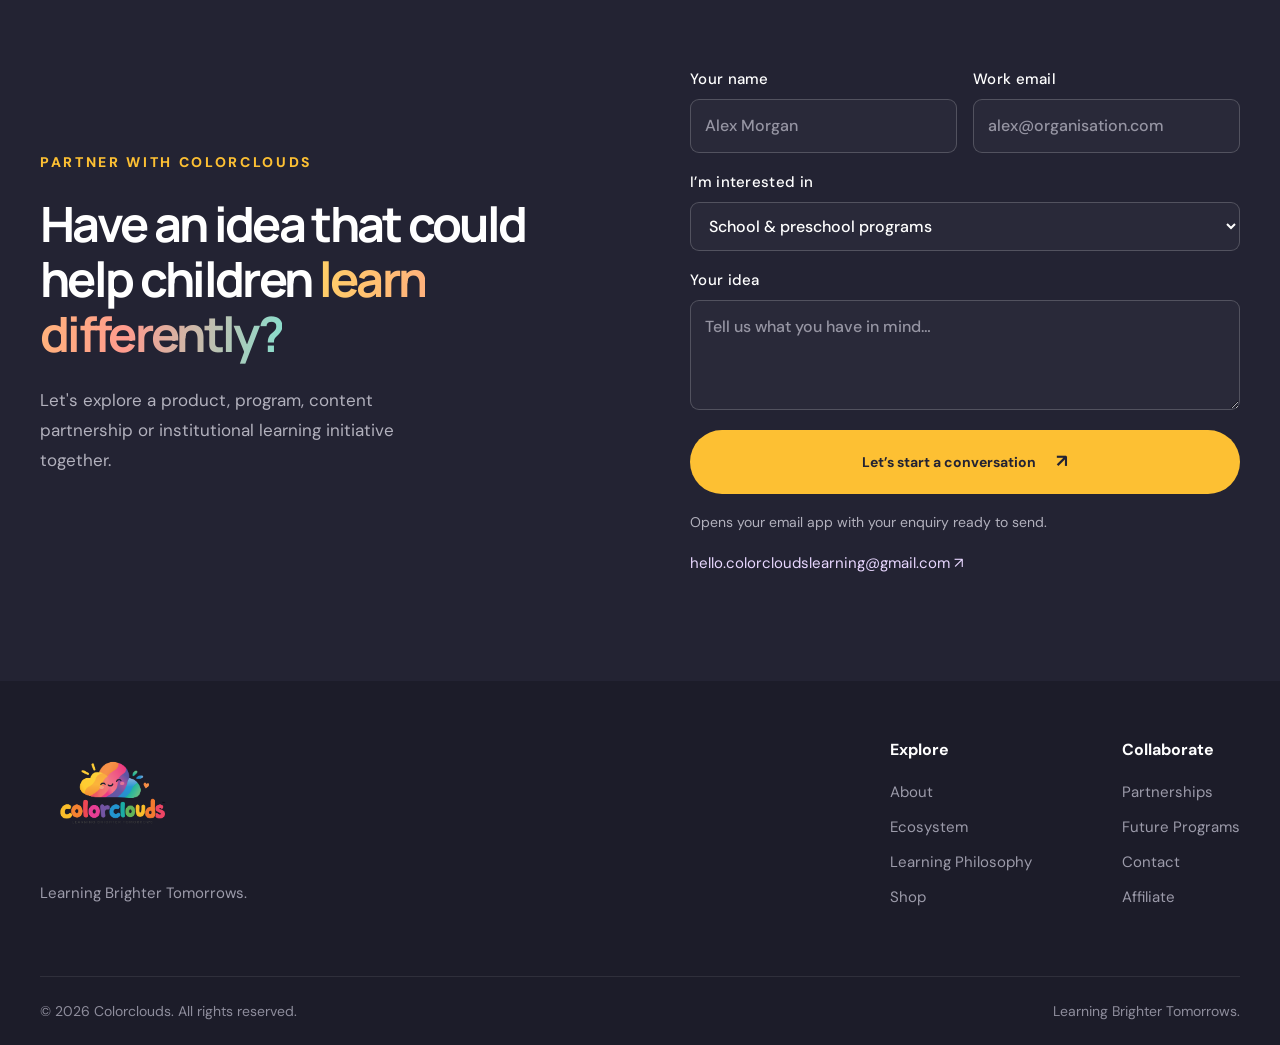
==== commit 7fa1fd77: "Add favicon link to the affiliate program and main pages" ====
--- a/index.html
+++ b/index.html
@@ -1,6 +1,7 @@
 <!DOCTYPE html>
 <html lang="en">
 <head>
+  <link rel="icon" type="image/png" href="assets/colorclouds-logo.png" />
   <meta charset="UTF-8" />
   <meta name="viewport" content="width=device-width, initial-scale=1.0" />
   <meta name="description" content="Colorclouds is a learning experience company building books, stories, creativity programs, play-based learning and structured education solutions for children, families and institutions." />
